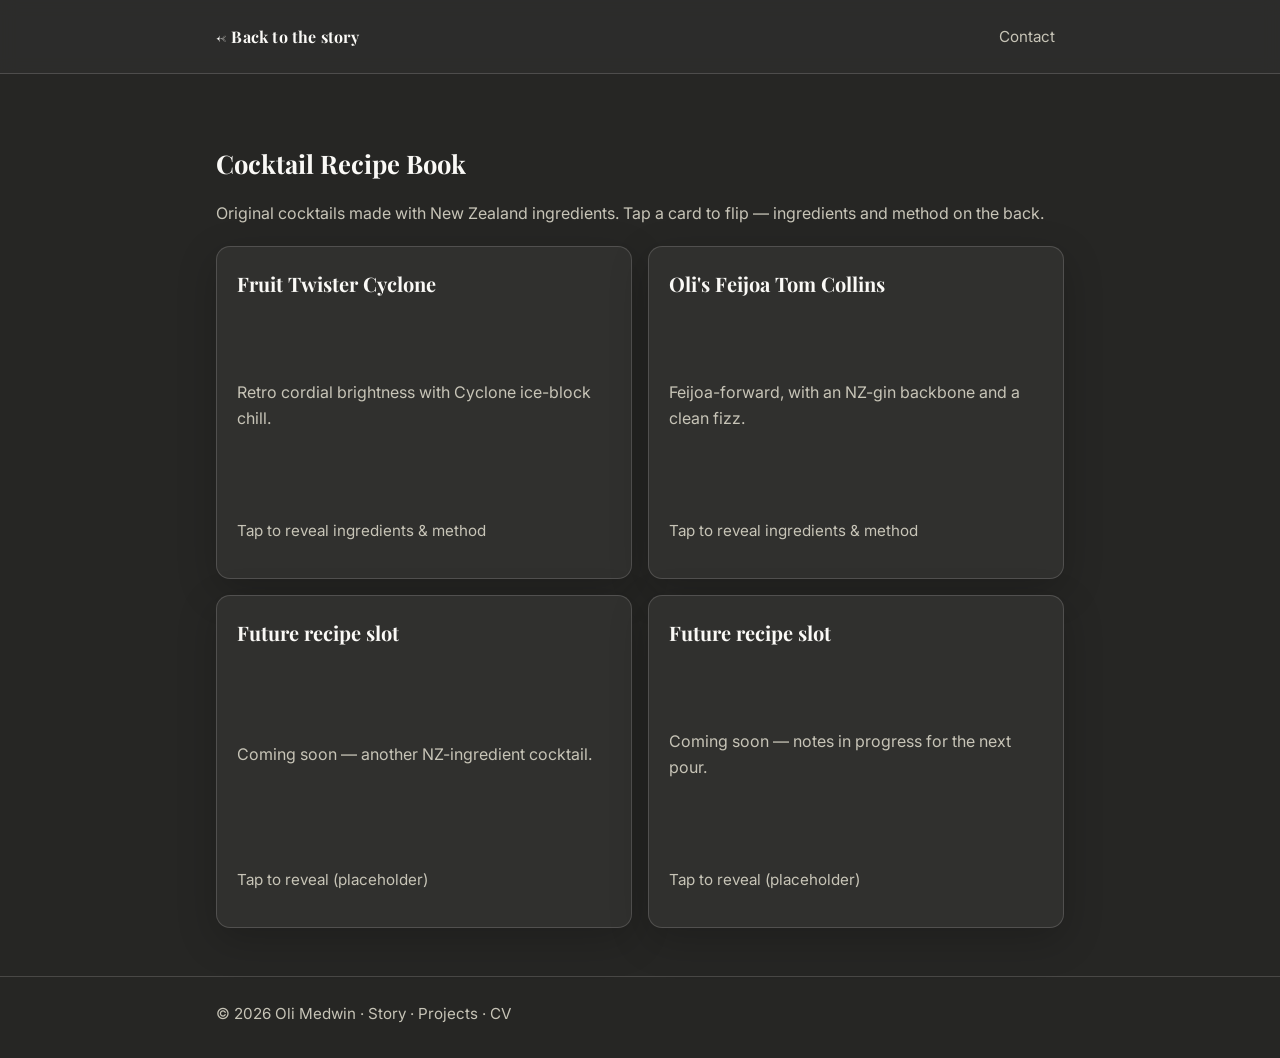
==== medwin.nz/cocktails.html @ 6edd40fc "first commit" ====
<!doctype html>
<html lang="en">
  <head>
    <meta charset="utf-8" />
    <meta name="viewport" content="width=device-width, initial-scale=1" />
    <meta
      name="description"
      content="Oli Medwin cocktail recipe book — original drinks made with New Zealand ingredients."
    />

    <link rel="preconnect" href="https://fonts.googleapis.com" />
    <link rel="preconnect" href="https://fonts.gstatic.com" crossorigin />
    <link
      href="https://fonts.googleapis.com/css2?family=Playfair+Display:wght@500;600;700&family=Inter:wght@300;400;500;600&display=swap"
      rel="stylesheet"
    />

    <link rel="stylesheet" href="style.css" />
    <title>Oli Medwin | Cocktails</title>
  </head>
  <body>
    <header class="site-header site-header--minimal">
      <div class="container header-inner header-inner--minimal">
        <a class="brand" href="index.html">← Back to the story</a>
        <a class="header-quiet" href="contact.html">Contact</a>
      </div>
    </header>

    <main class="site-main">
      <div class="container">
        <section class="section" aria-labelledby="cocktails-title">
          <h1 class="section-title" id="cocktails-title">Cocktail Recipe Book</h1>
          <p class="lead">
            Original cocktails made with New Zealand ingredients. Tap a card to flip — ingredients
            and method on the back.
          </p>

          <div class="flip-grid flip-grid--cocktails">
            <div
              class="flip-card"
              role="button"
              tabindex="0"
              data-flipped="false"
              aria-expanded="false"
              aria-label="Flip recipe: Fruit Twister Cyclone"
            >
              <div class="flip-card-inner">
                <div class="flip-card-front">
                  <div class="flip-card-front-inner">
                    <h3>Fruit Twister Cyclone</h3>
                    <p class="recipe-note">Retro cordial brightness with Cyclone ice-block chill.</p>
                    <p class="recipe-meta">Tap to reveal ingredients &amp; method</p>
                  </div>
                </div>
                <div class="flip-card-back">
                  <div class="recipe-sections">
                    <div>
                      <h4>Ingredients</h4>
                      <ul class="recipe-ingredients">
                        <li>Retro cordial</li>
                        <li>Cyclone ice block (ice-cold)</li>
                        <li>NZ citrus garnish (optional)</li>
                      </ul>
                    </div>
                    <div>
                      <h4>Method</h4>
                      <ol class="recipe-method">
                        <li>Fill a glass halfway with ice (or use the Cyclone ice block).</li>
                        <li>Pour in retro cordial to taste.</li>
                        <li>Top with a splash of citrus juice if you like it sharper.</li>
                        <li>Stir gently and serve immediately.</li>
                      </ol>
                    </div>
                  </div>
                </div>
              </div>
            </div>

            <div
              class="flip-card"
              role="button"
              tabindex="0"
              data-flipped="false"
              aria-expanded="false"
              aria-label="Flip recipe: Oli's Feijoa Tom Collins"
            >
              <div class="flip-card-inner">
                <div class="flip-card-front">
                  <div class="flip-card-front-inner">
                    <h3>Oli's Feijoa Tom Collins</h3>
                    <p class="recipe-note">Feijoa-forward, with an NZ-gin backbone and a clean fizz.</p>
                    <p class="recipe-meta">Tap to reveal ingredients &amp; method</p>
                  </div>
                </div>
                <div class="flip-card-back">
                  <div class="recipe-sections">
                    <div>
                      <h4>Ingredients</h4>
                      <ul class="recipe-ingredients">
                        <li>Feijoa (fresh puree or cordial)</li>
                        <li>NZ gin (Tom Collins style)</li>
                        <li>Lemon juice</li>
                        <li>Sugar syrup (to balance)</li>
                        <li>Sparkling soda or tonic</li>
                      </ul>
                    </div>
                    <div>
                      <h4>Method</h4>
                      <ol class="recipe-method">
                        <li>Shake gin, feijoa, lemon, and syrup with ice.</li>
                        <li>Strain into a tall glass over fresh ice.</li>
                        <li>Top with soda and stir once.</li>
                        <li>Garnish with a citrus twist (optional).</li>
                      </ol>
                    </div>
                  </div>
                </div>
              </div>
            </div>

            <div
              class="flip-card"
              role="button"
              tabindex="0"
              data-flipped="false"
              aria-expanded="false"
              aria-label="Flip recipe: Coming soon"
            >
              <div class="flip-card-inner">
                <div class="flip-card-front">
                  <div class="flip-card-front-inner">
                    <h3>Future recipe slot</h3>
                    <p class="recipe-note">Coming soon — another NZ-ingredient cocktail.</p>
                    <p class="recipe-meta">Tap to reveal (placeholder)</p>
                  </div>
                </div>
                <div class="flip-card-back">
                  <div class="recipe-sections">
                    <div>
                      <h4>Ingredients</h4>
                      <ul class="recipe-ingredients">
                        <li>Coming soon</li>
                      </ul>
                    </div>
                    <div>
                      <h4>Method</h4>
                      <ol class="recipe-method">
                        <li>Coming soon</li>
                        <li>Coming soon</li>
                      </ol>
                    </div>
                  </div>
                </div>
              </div>
            </div>

            <div
              class="flip-card"
              role="button"
              tabindex="0"
              data-flipped="false"
              aria-expanded="false"
              aria-label="Flip recipe: Coming soon"
            >
              <div class="flip-card-inner">
                <div class="flip-card-front">
                  <div class="flip-card-front-inner">
                    <h3>Future recipe slot</h3>
                    <p class="recipe-note">Coming soon — notes in progress for the next pour.</p>
                    <p class="recipe-meta">Tap to reveal (placeholder)</p>
                  </div>
                </div>
                <div class="flip-card-back">
                  <div class="recipe-sections">
                    <div>
                      <h4>Ingredients</h4>
                      <ul class="recipe-ingredients">
                        <li>Coming soon</li>
                      </ul>
                    </div>
                    <div>
                      <h4>Method</h4>
                      <ol class="recipe-method">
                        <li>Coming soon</li>
                        <li>Coming soon</li>
                      </ol>
                    </div>
                  </div>
                </div>
              </div>
            </div>
          </div>
        </section>
      </div>
    </main>

    <footer class="site-footer">
      <div class="container">
        <p class="footer-text footer-links">
          © <span class="js-year"></span> Oli Medwin ·
          <a href="index.html">Story</a>
          ·
          <a href="projects.html">Projects</a>
          ·
          <a href="cv.html">CV</a>
        </p>
      </div>
    </footer>

    <script defer src="script.js"></script>
  </body>
</html>
---- medwin.nz/style.css ----
:root {
  --color-bg: #262624;
  --color-surface: #30302e;
  --color-text: #faf9f6;
  --color-muted: #c7c4b7;
  --color-accent: #e28884;
  --color-border: rgba(250, 249, 246, 0.16);
  --color-shadow: rgba(0, 0, 0, 0.35);

  --radius: 14px;
  --max-width: 880px;
  --container-pad: 1rem;

  --font-serif: "Playfair Display", Lora, Georgia, serif;
  --font-sans: Inter, "DM Sans", system-ui, -apple-system, Segoe UI, Roboto, Arial, sans-serif;
}

*,
*::before,
*::after {
  box-sizing: border-box;
}

html,
body {
  height: 100%;
}

body {
  margin: 0;
  background: var(--color-bg);
  color: var(--color-text);
  font-family: var(--font-sans);
  line-height: 1.65;
  -webkit-font-smoothing: antialiased;
  -moz-osx-font-smoothing: grayscale;
}

.page-home {
  overflow-x: hidden;
}

html {
  scroll-behavior: smooth;
  scroll-padding-top: 4.5rem;
}

@media (prefers-reduced-motion: reduce) {
  html {
    scroll-behavior: auto;
  }
}

.skip-link {
  position: absolute;
  left: -9999px;
  top: 0.75rem;
  z-index: 100;
  padding: 0.5rem 1rem;
  background: var(--color-surface);
  color: var(--color-text);
  border: 1px solid var(--color-border);
  border-radius: var(--radius);
  text-decoration: none;
}

.skip-link:focus {
  left: 0.75rem;
}

img {
  max-width: 100%;
  height: auto;
}

.container {
  width: 100%;
  max-width: var(--max-width);
  margin: 0 auto;
  padding: 0 var(--container-pad);
}

.site-header {
  padding: 1.1rem 0;
  border-bottom: 1px solid var(--color-border);
  background: rgba(48, 48, 46, 0.72);
  backdrop-filter: blur(8px);
}

.site-header--minimal {
  position: sticky;
  top: 0;
  z-index: 20;
}

.header-inner {
  display: flex;
  align-items: center;
  justify-content: space-between;
  gap: 1rem;
}

.header-inner--minimal {
  flex-wrap: wrap;
}

.header-quiet {
  font-size: 0.95rem;
  color: var(--color-muted);
  text-decoration: none;
  padding: 0.35rem 0.5rem;
  border-radius: 999px;
  border: 1px solid transparent;
  transition: color 140ms ease, border-color 140ms ease, background-color 140ms ease;
}

.header-quiet:hover {
  color: var(--color-text);
  border-color: var(--color-border);
  background: rgba(250, 249, 246, 0.06);
}

.brand {
  color: var(--color-text);
  text-decoration: none;
  font-family: var(--font-serif);
  font-weight: 700;
  letter-spacing: 0.2px;
}

nav {
  display: flex;
  align-items: center;
  gap: 0.25rem;
  flex-wrap: wrap;
  justify-content: center;
}

.nav-link {
  display: inline-flex;
  align-items: center;
  padding: 0.45rem 0.75rem;
  border-radius: 999px;
  text-decoration: none;
  color: var(--color-muted);
  border: 1px solid transparent;
  transition: transform 140ms ease, background-color 140ms ease, border-color 140ms ease, color 140ms ease;
}

.nav-link:hover {
  transform: translateY(-1px);
  color: var(--color-text);
  border-color: rgba(250, 249, 246, 0.22);
  background: rgba(250, 249, 246, 0.06);
}

.nav-link.active {
  color: var(--color-text);
  border-color: rgba(226, 136, 132, 0.42);
  background: rgba(226, 136, 132, 0.14);
}

.site-main {
  padding: 2.2rem 0 3rem;
}

.section {
  margin-top: 2rem;
}

.hero {
  padding-top: 0.5rem;
}

.hero h1 {
  margin: 0;
  font-family: var(--font-serif);
  font-size: clamp(2.2rem, 5vw, 3.4rem);
  line-height: 1.15;
}

.hero .tagline {
  margin: 1rem 0 0.3rem;
  font-size: 1.05rem;
  color: var(--color-text);
}

.hero .bio {
  margin-top: 1rem;
  color: var(--color-muted);
}

.lead {
  color: var(--color-muted);
}

.cta-links {
  display: flex;
  flex-wrap: wrap;
  gap: 0.75rem;
  margin-top: 1.4rem;
}

.cta-links a {
  display: inline-flex;
  align-items: center;
  gap: 0.5rem;
  padding: 0.55rem 0.9rem;
  border-radius: var(--radius);
  text-decoration: none;
  border: 1px solid var(--color-border);
  background: rgba(250, 249, 246, 0.06);
  color: var(--color-text);
  transition: transform 140ms ease, border-color 140ms ease, background-color 140ms ease;
}

.cta-links a:hover {
  transform: translateY(-1px);
  border-color: rgba(226, 136, 132, 0.75);
  background: rgba(250, 249, 246, 0.10);
}

.section-title {
  font-family: var(--font-serif);
  font-size: 1.6rem;
  margin: 0 0 0.8rem;
}

.card {
  background: var(--color-surface);
  border: 1px solid var(--color-border);
  border-radius: var(--radius);
  padding: 1.25rem;
}

/* Story home — full-viewport panels + themed layers */
.page-home .story-main {
  padding: 0;
}

.story-panel {
  position: relative;
  isolation: isolate;
  min-height: 100vh;
  min-height: 100dvh;
  min-height: 100svh;
  display: flex;
  align-items: center;
  justify-content: center;
  padding: clamp(5.25rem, 14vh, 7rem) var(--container-pad) clamp(3rem, 10vh, 5rem);
  overflow: hidden;
}

.story-panel-bg {
  position: absolute;
  inset: 0;
  z-index: 0;
  pointer-events: none;
  overflow: hidden;
}

.story-panel-inner {
  position: relative;
  z-index: 1;
  width: 100%;
}

.story-content {
  max-width: 38rem;
}

.story-kicker {
  margin: 0 0 0.5rem;
  font-size: 0.8rem;
  letter-spacing: 0.14em;
  text-transform: uppercase;
  color: var(--color-muted);
}

.story-title {
  margin: 0;
  font-family: var(--font-serif);
  font-size: clamp(2.1rem, 5vw, 3.2rem);
  line-height: 1.12;
}

.story-lede {
  margin: 1.25rem 0 0;
  font-size: 1.12rem;
  color: var(--color-muted);
}

.story-body {
  margin: 1rem 0 0;
  color: var(--color-muted);
}

.story-eyebrow {
  margin: 0 0 0.35rem;
  font-family: ui-monospace, "Cascadia Code", "Consolas", monospace;
  font-size: 0.85rem;
  color: var(--color-accent);
  letter-spacing: 0.06em;
}

.story-heading {
  margin: 0;
  font-family: var(--font-serif);
  font-size: clamp(1.55rem, 3.5vw, 2rem);
}

.story-heading--small {
  font-size: 1.45rem;
}

.story-hint {
  margin: 0.5rem 0 0;
  font-family: ui-monospace, "Cascadia Code", "Consolas", monospace;
  font-size: 0.82rem;
  letter-spacing: 0.04em;
  opacity: 0.92;
}

.story-cta {
  margin-top: 1.75rem;
}

.story-scroll-hint {
  margin: 2.5rem 0 0;
  font-size: 0.72rem;
  letter-spacing: 0.35em;
  text-transform: uppercase;
  color: var(--color-muted);
  opacity: 0.65;
}

/* --- Panel themes --- */
.story-panel--intro {
  background: radial-gradient(ellipse 120% 80% at 50% 20%, #3a3834 0%, #262624 55%, #1e1e1c 100%);
}

.story-panel--intro .story-panel-bg {
  background:
    radial-gradient(circle at 18% 35%, rgba(226, 136, 132, 0.18) 0%, transparent 42%),
    radial-gradient(circle at 88% 72%, rgba(250, 249, 246, 0.06) 0%, transparent 38%);
  animation: story-glow-drift 14s ease-in-out infinite alternate;
}

.story-panel--bar {
  background: linear-gradient(165deg, #2f2a28 0%, #262624 45%, #2a2220 100%);
}

.story-panel--bar .story-panel-bg {
  background:
    radial-gradient(ellipse 90% 70% at 70% 100%, rgba(226, 136, 132, 0.22) 0%, transparent 55%),
    radial-gradient(circle at 12% 20%, rgba(226, 136, 132, 0.12) 0%, transparent 35%);
  animation: story-warm-pulse 10s ease-in-out infinite;
}

.story-panel--bar .story-hint {
  color: rgba(241, 180, 170, 0.95);
}

.story-panel--lab {
  background: linear-gradient(180deg, #1f2422 0%, #262624 50%, #222826 100%);
}

.story-panel--lab .story-panel-bg {
  background-color: transparent;
  background-image:
    linear-gradient(rgba(250, 249, 246, 0.04) 1px, transparent 1px),
    linear-gradient(90deg, rgba(250, 249, 246, 0.04) 1px, transparent 1px);
  background-size: 48px 48px;
  animation: story-grid-drift 22s linear infinite;
  opacity: 0.55;
  mask-image: radial-gradient(ellipse 85% 75% at 50% 50%, black 20%, transparent 75%);
  -webkit-mask-image: radial-gradient(ellipse 85% 75% at 50% 50%, black 20%, transparent 75%);
}

.story-panel--lab .story-panel-bg::after {
  content: "";
  position: absolute;
  inset: 0;
  background: radial-gradient(circle at 80% 30%, rgba(120, 180, 160, 0.12) 0%, transparent 40%);
  animation: story-glow-drift 16s ease-in-out infinite alternate-reverse;
}

.story-panel--lab .story-hint {
  color: rgba(160, 200, 185, 0.9);
}

.story-panel--study {
  background: linear-gradient(185deg, #2c2b28 0%, #262624 40%, #303028 100%);
}

.story-panel--study .story-panel-bg {
  background:
    repeating-linear-gradient(
      0deg,
      transparent,
      transparent 2px,
      rgba(250, 249, 246, 0.03) 2px,
      rgba(250, 249, 246, 0.03) 3px
    );
  opacity: 0.4;
}

.story-panel--study .story-panel-bg::before {
  content: "";
  position: absolute;
  inset: 0;
  background: radial-gradient(circle at 0% 50%, rgba(226, 136, 132, 0.08) 0%, transparent 50%);
}

.story-panel--study .story-hint {
  color: rgba(226, 136, 132, 0.8);
}

.story-panel--outro {
  background: radial-gradient(ellipse 100% 120% at 50% 100%, #343230 0%, #262624 55%, #222120 100%);
}

.story-panel--outro .story-panel-bg {
  background: radial-gradient(circle at 50% 0%, rgba(250, 249, 246, 0.07) 0%, transparent 45%);
  animation: story-glow-drift 18s ease-in-out infinite;
}

@keyframes story-glow-drift {
  0% {
    transform: translate(-2%, -1%) scale(1);
    opacity: 1;
  }
  100% {
    transform: translate(2%, 2%) scale(1.05);
    opacity: 0.92;
  }
}

@keyframes story-warm-pulse {
  0%,
  100% {
    filter: brightness(1);
    transform: scale(1);
  }
  50% {
    filter: brightness(1.08);
    transform: scale(1.02);
  }
}

@keyframes story-grid-drift {
  0% {
    background-position: 0 0;
  }
  100% {
    background-position: 48px 48px;
  }
}

.story-scroll-hint::after {
  content: "";
  display: block;
  width: 1px;
  height: 2rem;
  margin: 0.75rem auto 0;
  background: linear-gradient(to bottom, var(--color-accent), transparent);
  animation: story-scroll-line 2.2s ease-in-out infinite;
}

@keyframes story-scroll-line {
  0%,
  100% {
    opacity: 0.35;
    transform: scaleY(0.85);
  }
  50% {
    opacity: 0.9;
    transform: scaleY(1);
  }
}

/* Panel entrance + staggered content (html.js = animations on; no class = no hidden state) */
.reveal {
  opacity: 1;
  transform: none;
  filter: none;
  transition: none;
}

html.js .reveal:not(.is-visible) {
  opacity: 0;
  transform: translateY(28px) scale(0.985);
  filter: blur(6px);
  transition:
    opacity 850ms cubic-bezier(0.22, 1, 0.36, 1),
    transform 850ms cubic-bezier(0.22, 1, 0.36, 1),
    filter 850ms cubic-bezier(0.22, 1, 0.36, 1);
  transition-delay: var(--reveal-delay, 0ms);
}

html.js .reveal.is-visible {
  opacity: 1;
  transform: translateY(0) scale(1);
  filter: blur(0);
}

.reveal-stagger-1 {
  --reveal-delay: 60ms;
}

.reveal-stagger-2 {
  --reveal-delay: 120ms;
}

.story-panel .story-content > * {
  opacity: 1;
  transform: none;
  transition: none;
}

html.js .story-panel.reveal:not(.is-visible) .story-content > * {
  opacity: 0;
  transform: translateY(22px);
  transition:
    opacity 0.75s cubic-bezier(0.22, 1, 0.36, 1),
    transform 0.75s cubic-bezier(0.22, 1, 0.36, 1);
}

html.js .story-panel.is-visible .story-content > * {
  opacity: 1;
  transform: translateY(0);
}

html.js .story-panel.is-visible .story-content > *:nth-child(1) {
  transition-delay: 0.12s;
}
html.js .story-panel.is-visible .story-content > *:nth-child(2) {
  transition-delay: 0.22s;
}
html.js .story-panel.is-visible .story-content > *:nth-child(3) {
  transition-delay: 0.32s;
}
html.js .story-panel.is-visible .story-content > *:nth-child(4) {
  transition-delay: 0.42s;
}
html.js .story-panel.is-visible .story-content > *:nth-child(5) {
  transition-delay: 0.52s;
}
html.js .story-panel.is-visible .story-content > *:nth-child(6) {
  transition-delay: 0.62s;
}
html.js .story-panel.is-visible .story-content > *:nth-child(7) {
  transition-delay: 0.72s;
}
html.js .story-panel.is-visible .story-content > *:nth-child(8) {
  transition-delay: 0.82s;
}
html.js .story-panel.is-visible .story-content > *:nth-child(9) {
  transition-delay: 0.92s;
}
html.js .story-panel.is-visible .story-content > *:nth-child(10) {
  transition-delay: 1.02s;
}

html.js .story-panel.is-visible .btn {
  animation: story-btn-pop 0.55s cubic-bezier(0.34, 1.56, 0.64, 1) 0.85s both;
}

@keyframes story-btn-pop {
  0% {
    transform: translateY(10px) scale(0.94);
  }
  100% {
    transform: translateY(0) scale(1);
  }
}

@media (prefers-reduced-motion: reduce) {
  html.js .reveal:not(.is-visible),
  html.js .reveal.is-visible {
    opacity: 1 !important;
    transform: none !important;
    filter: none !important;
    transition: none !important;
  }

  .story-panel .story-content > *,
  html.js .story-panel.reveal:not(.is-visible) .story-content > * {
    opacity: 1 !important;
    transform: none !important;
    transition: none !important;
  }

  .story-panel--intro .story-panel-bg,
  .story-panel--bar .story-panel-bg,
  .story-panel--lab .story-panel-bg,
  .story-panel--outro .story-panel-bg {
    animation: none !important;
  }

  .story-panel--lab .story-panel-bg::after {
    animation: none !important;
  }

  .story-scroll-hint::after {
    animation: none !important;
  }

  html.js .story-panel.is-visible .btn {
    animation: none !important;
  }
}

.site-footer--story .footer-text a,
.footer-links a {
  color: var(--color-muted);
  text-decoration: none;
  border-bottom: 1px solid transparent;
  transition: color 140ms ease, border-color 140ms ease;
}

.site-footer--story .footer-text a:hover,
.footer-links a:hover {
  color: var(--color-text);
  border-bottom-color: rgba(226, 136, 132, 0.55);
}

/* Projects */
.project-grid {
  display: grid;
  grid-template-columns: 1fr;
  gap: 1rem;
}

@media (min-width: 720px) {
  .project-grid {
    grid-template-columns: repeat(2, 1fr);
  }
}

.project-card {
  background: var(--color-surface);
  border: 1px solid var(--color-border);
  border-radius: var(--radius);
  padding: 1.25rem;
  transition: transform 160ms ease, box-shadow 160ms ease, border-color 160ms ease;
}

.project-card:hover {
  transform: translateY(-3px);
  border-color: rgba(250, 249, 246, 0.24);
  box-shadow: 0 18px 44px var(--color-shadow);
}

.project-card h3 {
  font-family: var(--font-serif);
  margin: 0;
  font-size: 1.25rem;
  letter-spacing: 0.2px;
}

.project-card p {
  margin: 0.65rem 0 0;
  color: var(--color-muted);
}

.tag-row {
  display: flex;
  flex-wrap: wrap;
  gap: 0.45rem;
  margin-top: 1rem;
}

.tag {
  font-size: 0.9rem;
  padding: 0.25rem 0.6rem;
  border-radius: 999px;
  border: 1px solid var(--color-border);
  color: var(--color-muted);
  background: rgba(250, 249, 246, 0.06);
}

/* Buttons/links */
.btn {
  display: inline-flex;
  align-items: center;
  justify-content: center;
  gap: 0.5rem;
  padding: 0.65rem 1rem;
  border-radius: var(--radius);
  border: 1px solid var(--color-border);
  background: rgba(250, 249, 246, 0.08);
  color: var(--color-text);
  text-decoration: none;
  transition: transform 140ms ease, border-color 140ms ease, background-color 140ms ease;
}

.btn:hover {
  transform: translateY(-1px);
  border-color: rgba(226, 136, 132, 0.75);
  background: rgba(250, 249, 246, 0.12);
}

.btn-accent {
  border-color: rgba(226, 136, 132, 0.45);
  background: rgba(226, 136, 132, 0.14);
}

.link-list {
  list-style: none;
  padding: 0;
  margin: 0.5rem 0 0;
  display: grid;
  gap: 0.75rem;
}

@media (min-width: 720px) {
  .link-list {
    grid-template-columns: repeat(2, 1fr);
  }
}

/* Cocktails (flip cards) — block inner + explicit box so cards always paint */
.flip-grid {
  display: grid;
  grid-template-columns: 1fr;
  gap: 1rem;
}

.flip-grid--cocktails {
  margin-top: 1.25rem;
}

@media (min-width: 720px) {
  .flip-grid {
    grid-template-columns: repeat(2, 1fr);
  }
}

.flip-card {
  display: block;
  width: 100%;
  border: 0;
  padding: 0;
  margin: 0;
  background: transparent;
  cursor: pointer;
  text-align: left;
  font: inherit;
  color: inherit;
  perspective: 1000px;
  -webkit-tap-highlight-color: transparent;
}

.flip-card:focus-visible {
  outline: 2px solid var(--color-accent);
  outline-offset: 4px;
  border-radius: var(--radius);
}

.flip-card-inner {
  display: block;
  position: relative;
  width: 100%;
  min-height: 260px;
  aspect-ratio: 5 / 4;
  max-height: 340px;
  transform-style: preserve-3d;
  transition: transform 520ms cubic-bezier(0.2, 0.8, 0.2, 1);
}

.flip-card[data-flipped="true"] .flip-card-inner {
  transform: rotateY(180deg);
}

.flip-card-front,
.flip-card-back {
  position: absolute;
  inset: 0;
  backface-visibility: hidden;
  -webkit-backface-visibility: hidden;
  border-radius: var(--radius);
  border: 1px solid var(--color-border);
  background: var(--color-surface);
  padding: 1.25rem;
  display: flex;
  flex-direction: column;
  box-shadow: 0 12px 40px rgba(0, 0, 0, 0.2);
}

.flip-card-front {
  justify-content: space-between;
  transform: rotateY(0deg);
}

.flip-card-front-inner {
  display: flex;
  flex-direction: column;
  height: 100%;
  justify-content: space-between;
}

.flip-card-front h3 {
  margin: 0;
  font-family: var(--font-serif);
  font-size: 1.25rem;
}

.flip-card-back {
  transform: rotateY(180deg);
  overflow-x: hidden;
  overflow-y: auto;
  -webkit-overflow-scrolling: touch;
  scrollbar-width: none;
  -ms-overflow-style: none;
}

.flip-card-back::-webkit-scrollbar {
  display: none;
  width: 0;
  height: 0;
}

.flip-card-back h3 {
  margin: 0 0 0.4rem;
  font-family: var(--font-serif);
  font-size: 1.2rem;
}

.recipe-note {
  color: var(--color-muted);
  margin: 0.55rem 0 0;
}

.recipe-meta {
  margin-top: 1rem;
  color: var(--color-muted);
  font-size: 0.95rem;
}

.recipe-sections {
  margin-top: 0.1rem;
  display: grid;
  gap: 0.85rem;
}

.recipe-sections h4 {
  margin: 0;
  font-size: 0.95rem;
  font-weight: 700;
  color: var(--color-text);
  letter-spacing: 0.1px;
}

.recipe-ingredients {
  margin: 0;
  padding-left: 1.1rem;
  color: var(--color-muted);
}

.recipe-method {
  margin: 0;
  padding-left: 1.1rem;
  color: var(--color-muted);
}

/* Add a calm hover lift without triggering flip */
.flip-card:hover .flip-card-front,
.flip-card:hover .flip-card-back {
  border-color: rgba(250, 249, 246, 0.24);
}

/* Projects modal (fullscreen-ish details) */
button.project-card.project-expand {
  cursor: pointer;
  width: 100%;
  text-align: left;
  appearance: none;
  -webkit-appearance: none;
  font-family: var(--font-sans);
}

button.project-card.project-expand:focus-visible {
  outline: 2px solid rgba(226, 136, 132, 0.9);
  outline-offset: 4px;
}

.modal-overlay {
  position: fixed;
  inset: 0;
  background: rgba(0, 0, 0, 0.55);
  display: flex;
  align-items: center;
  justify-content: center;
  padding: 1rem;
  z-index: 50;
  opacity: 0;
  pointer-events: none;
  transition: opacity 160ms ease;
}

.modal-overlay.is-open {
  opacity: 1;
  pointer-events: auto;
}

.project-modal {
  width: calc(100vw - 2rem);
  height: calc(100vh - 2rem);
  max-width: 980px;
  max-height: 900px;
  background: var(--color-surface);
  border: 1px solid var(--color-border);
  border-radius: 18px;
  overflow: auto;
  box-shadow: 0 30px 90px var(--color-shadow);
}

.project-modal-inner {
  padding: 1.25rem;
}

.project-modal-head {
  display: flex;
  align-items: flex-start;
  justify-content: space-between;
  gap: 1rem;
  padding-bottom: 0.9rem;
  border-bottom: 1px solid var(--color-border);
  margin-bottom: 1rem;
}

.project-modal-head h2 {
  font-family: var(--font-serif);
  margin: 0;
  font-size: 1.6rem;
}

.project-modal-body {
  color: var(--color-muted);
}

.project-modal-body h4 {
  color: var(--color-text);
  margin: 1rem 0 0.5rem;
}

.project-modal-body ul,
.project-modal-body ol {
  padding-left: 1.1rem;
  margin: 0.25rem 0 0.9rem;
}

/* Contact */
.contact-grid {
  display: grid;
  gap: 1rem;
}

/* CV */
.cv-paper {
  background: var(--color-surface);
  border: 1px solid var(--color-border);
  border-radius: var(--radius);
  padding: 1.5rem;
}

.cv-header {
  display: flex;
  flex-direction: column;
  gap: 0.2rem;
}

.cv-title {
  margin: 0;
  font-family: var(--font-serif);
  font-size: 2rem;
}

.cv-subtitle {
  margin: 0;
  color: var(--color-muted);
}

.cv-section {
  margin-top: 1.2rem;
}

.cv-section h2 {
  font-family: var(--font-serif);
  font-size: 1.25rem;
  margin: 0 0 0.6rem;
}

.cv-list {
  margin: 0;
  padding-left: 1.1rem;
  color: var(--color-muted);
}

.cv-row {
  display: grid;
  gap: 0.35rem;
  margin-bottom: 0.85rem;
}

.cv-item-title {
  font-weight: 600;
  color: var(--color-text);
}

.cv-item-subtitle {
  color: var(--color-muted);
}

/* Footer */
.site-footer {
  padding: 1.5rem 0 2rem;
  border-top: 1px solid var(--color-border);
  color: var(--color-muted);
}

.footer-text {
  margin: 0;
  font-size: 0.95rem;
}

/* Print-friendly CV */
@media print {
  .skip-link {
    display: none !important;
  }

  body {
    background: white;
    color: #111;
  }

  .site-header,
  .site-footer,
  .btn {
    display: none !important;
  }

  .site-main {
    padding: 0;
  }

  .cv-paper {
    border: none;
    border-radius: 0;
    padding: 0;
    background: transparent;
  }

  .cv-section h2,
  .cv-title {
    color: #111;
  }

  a {
    color: #111;
    text-decoration: none;
  }
}
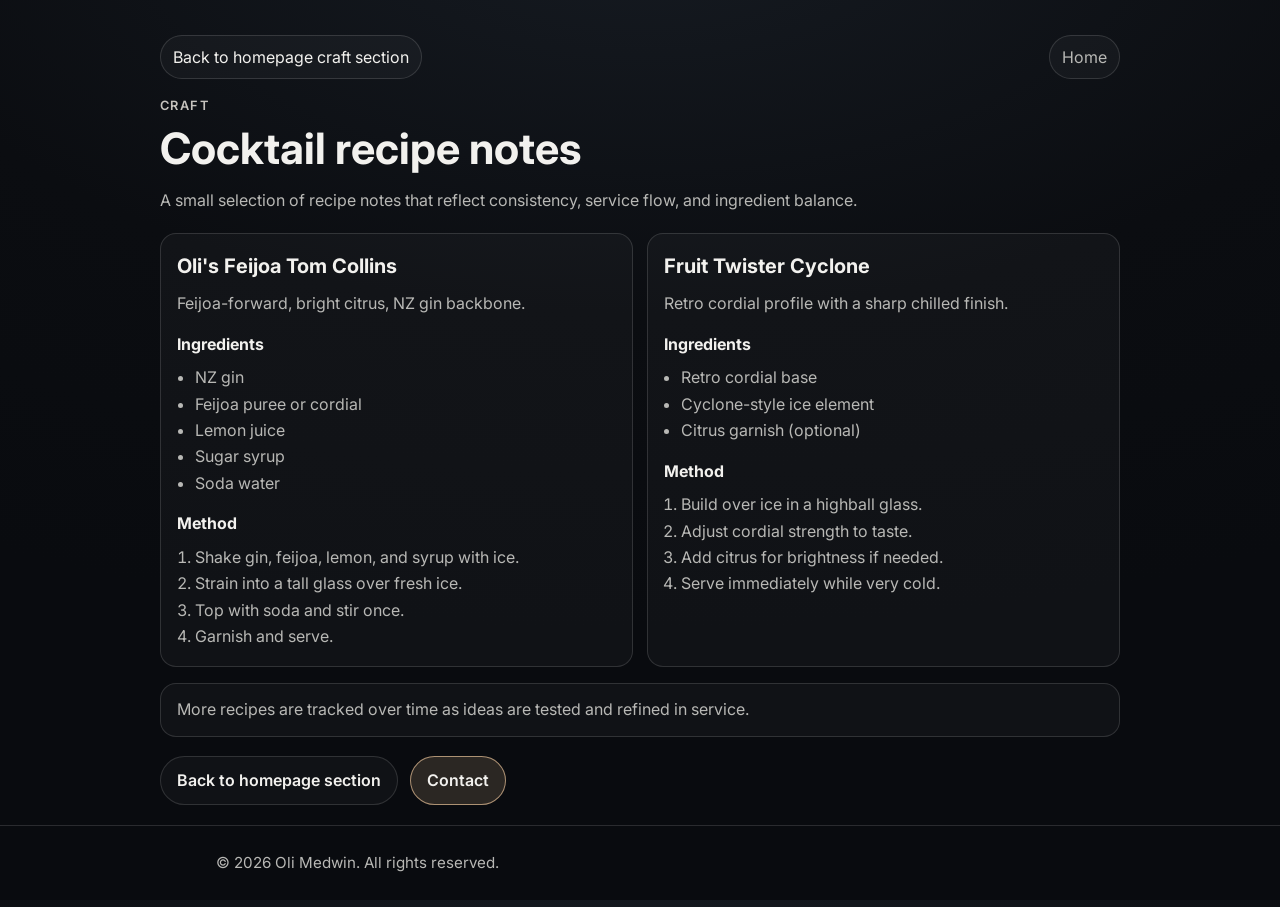
==== commit f0555cab: "Key updates and redesigns. Not fully finished yet, but a good start to my portfolio site" ====
--- a/medwin.nz/cocktails.html
+++ b/medwin.nz/cocktails.html
@@ -5,205 +5,84 @@
     <meta name="viewport" content="width=device-width, initial-scale=1" />
     <meta
       name="description"
-      content="Oli Medwin cocktail recipe book — original drinks made with New Zealand ingredients."
+      content="Oli Medwin cocktail notes — selected recipes and service-focused drink design."
     />
 
     <link rel="preconnect" href="https://fonts.googleapis.com" />
     <link rel="preconnect" href="https://fonts.gstatic.com" crossorigin />
-    <link
-      href="https://fonts.googleapis.com/css2?family=Playfair+Display:wght@500;600;700&family=Inter:wght@300;400;500;600&display=swap"
-      rel="stylesheet"
-    />
+    <link href="https://fonts.googleapis.com/css2?family=Inter:wght@400;500;600;700;800&display=swap" rel="stylesheet" />
 
     <link rel="stylesheet" href="style.css" />
     <title>Oli Medwin | Cocktails</title>
   </head>
-  <body>
-    <header class="site-header site-header--minimal">
-      <div class="container header-inner header-inner--minimal">
-        <a class="brand" href="index.html">← Back to the story</a>
-        <a class="header-quiet" href="contact.html">Contact</a>
-      </div>
-    </header>
+  <body class="detail-page">
+    <main class="detail-main">
+      <section class="detail-shell" aria-labelledby="cocktails-title">
+        <div class="detail-top">
+          <a class="back-link" href="index.html#bartender">Back to homepage craft section</a>
+          <a class="back-link back-link-subtle" href="index.html">Home</a>
+        </div>
 
-    <main class="site-main">
-      <div class="container">
-        <section class="section" aria-labelledby="cocktails-title">
-          <h1 class="section-title" id="cocktails-title">Cocktail Recipe Book</h1>
-          <p class="lead">
-            Original cocktails made with New Zealand ingredients. Tap a card to flip — ingredients
-            and method on the back.
-          </p>
+        <p class="detail-kicker">Craft</p>
+        <h1 class="detail-title" id="cocktails-title">Cocktail recipe notes</h1>
+        <p class="detail-lead">
+          A small selection of recipe notes that reflect consistency, service flow, and ingredient balance.
+        </p>
 
-          <div class="flip-grid flip-grid--cocktails">
-            <div
-              class="flip-card"
-              role="button"
-              tabindex="0"
-              data-flipped="false"
-              aria-expanded="false"
-              aria-label="Flip recipe: Fruit Twister Cyclone"
-            >
-              <div class="flip-card-inner">
-                <div class="flip-card-front">
-                  <div class="flip-card-front-inner">
-                    <h3>Fruit Twister Cyclone</h3>
-                    <p class="recipe-note">Retro cordial brightness with Cyclone ice-block chill.</p>
-                    <p class="recipe-meta">Tap to reveal ingredients &amp; method</p>
-                  </div>
-                </div>
-                <div class="flip-card-back">
-                  <div class="recipe-sections">
-                    <div>
-                      <h4>Ingredients</h4>
-                      <ul class="recipe-ingredients">
-                        <li>Retro cordial</li>
-                        <li>Cyclone ice block (ice-cold)</li>
-                        <li>NZ citrus garnish (optional)</li>
-                      </ul>
-                    </div>
-                    <div>
-                      <h4>Method</h4>
-                      <ol class="recipe-method">
-                        <li>Fill a glass halfway with ice (or use the Cyclone ice block).</li>
-                        <li>Pour in retro cordial to taste.</li>
-                        <li>Top with a splash of citrus juice if you like it sharper.</li>
-                        <li>Stir gently and serve immediately.</li>
-                      </ol>
-                    </div>
-                  </div>
-                </div>
-              </div>
-            </div>
+        <div class="recipe-grid detail-recipe-grid" aria-label="Cocktail recipes">
+          <article class="recipe-card detail-recipe-card">
+            <h3>Oli's Feijoa Tom Collins</h3>
+            <p class="recipe-note">Feijoa-forward, bright citrus, NZ gin backbone.</p>
+            <h4>Ingredients</h4>
+            <ul class="recipe-ingredients">
+              <li>NZ gin</li>
+              <li>Feijoa puree or cordial</li>
+              <li>Lemon juice</li>
+              <li>Sugar syrup</li>
+              <li>Soda water</li>
+            </ul>
+            <h4>Method</h4>
+            <ol class="recipe-method">
+              <li>Shake gin, feijoa, lemon, and syrup with ice.</li>
+              <li>Strain into a tall glass over fresh ice.</li>
+              <li>Top with soda and stir once.</li>
+              <li>Garnish and serve.</li>
+            </ol>
+          </article>
 
-            <div
-              class="flip-card"
-              role="button"
-              tabindex="0"
-              data-flipped="false"
-              aria-expanded="false"
-              aria-label="Flip recipe: Oli's Feijoa Tom Collins"
-            >
-              <div class="flip-card-inner">
-                <div class="flip-card-front">
-                  <div class="flip-card-front-inner">
-                    <h3>Oli's Feijoa Tom Collins</h3>
-                    <p class="recipe-note">Feijoa-forward, with an NZ-gin backbone and a clean fizz.</p>
-                    <p class="recipe-meta">Tap to reveal ingredients &amp; method</p>
-                  </div>
-                </div>
-                <div class="flip-card-back">
-                  <div class="recipe-sections">
-                    <div>
-                      <h4>Ingredients</h4>
-                      <ul class="recipe-ingredients">
-                        <li>Feijoa (fresh puree or cordial)</li>
-                        <li>NZ gin (Tom Collins style)</li>
-                        <li>Lemon juice</li>
-                        <li>Sugar syrup (to balance)</li>
-                        <li>Sparkling soda or tonic</li>
-                      </ul>
-                    </div>
-                    <div>
-                      <h4>Method</h4>
-                      <ol class="recipe-method">
-                        <li>Shake gin, feijoa, lemon, and syrup with ice.</li>
-                        <li>Strain into a tall glass over fresh ice.</li>
-                        <li>Top with soda and stir once.</li>
-                        <li>Garnish with a citrus twist (optional).</li>
-                      </ol>
-                    </div>
-                  </div>
-                </div>
-              </div>
-            </div>
+          <article class="recipe-card detail-recipe-card">
+            <h3>Fruit Twister Cyclone</h3>
+            <p class="recipe-note">Retro cordial profile with a sharp chilled finish.</p>
+            <h4>Ingredients</h4>
+            <ul class="recipe-ingredients">
+              <li>Retro cordial base</li>
+              <li>Cyclone-style ice element</li>
+              <li>Citrus garnish (optional)</li>
+            </ul>
+            <h4>Method</h4>
+            <ol class="recipe-method">
+              <li>Build over ice in a highball glass.</li>
+              <li>Adjust cordial strength to taste.</li>
+              <li>Add citrus for brightness if needed.</li>
+              <li>Serve immediately while very cold.</li>
+            </ol>
+          </article>
+        </div>
 
-            <div
-              class="flip-card"
-              role="button"
-              tabindex="0"
-              data-flipped="false"
-              aria-expanded="false"
-              aria-label="Flip recipe: Coming soon"
-            >
-              <div class="flip-card-inner">
-                <div class="flip-card-front">
-                  <div class="flip-card-front-inner">
-                    <h3>Future recipe slot</h3>
-                    <p class="recipe-note">Coming soon — another NZ-ingredient cocktail.</p>
-                    <p class="recipe-meta">Tap to reveal (placeholder)</p>
-                  </div>
-                </div>
-                <div class="flip-card-back">
-                  <div class="recipe-sections">
-                    <div>
-                      <h4>Ingredients</h4>
-                      <ul class="recipe-ingredients">
-                        <li>Coming soon</li>
-                      </ul>
-                    </div>
-                    <div>
-                      <h4>Method</h4>
-                      <ol class="recipe-method">
-                        <li>Coming soon</li>
-                        <li>Coming soon</li>
-                      </ol>
-                    </div>
-                  </div>
-                </div>
-              </div>
-            </div>
+        <p class="detail-note">
+          More recipes are tracked over time as ideas are tested and refined in service.
+        </p>
 
-            <div
-              class="flip-card"
-              role="button"
-              tabindex="0"
-              data-flipped="false"
-              aria-expanded="false"
-              aria-label="Flip recipe: Coming soon"
-            >
-              <div class="flip-card-inner">
-                <div class="flip-card-front">
-                  <div class="flip-card-front-inner">
-                    <h3>Future recipe slot</h3>
-                    <p class="recipe-note">Coming soon — notes in progress for the next pour.</p>
-                    <p class="recipe-meta">Tap to reveal (placeholder)</p>
-                  </div>
-                </div>
-                <div class="flip-card-back">
-                  <div class="recipe-sections">
-                    <div>
-                      <h4>Ingredients</h4>
-                      <ul class="recipe-ingredients">
-                        <li>Coming soon</li>
-                      </ul>
-                    </div>
-                    <div>
-                      <h4>Method</h4>
-                      <ol class="recipe-method">
-                        <li>Coming soon</li>
-                        <li>Coming soon</li>
-                      </ol>
-                    </div>
-                  </div>
-                </div>
-              </div>
-            </div>
-          </div>
-        </section>
-      </div>
+        <div class="page-actions">
+          <a class="btn" href="index.html#bartender">Back to homepage section</a>
+          <a class="btn btn-accent" href="index.html#contact">Contact</a>
+        </div>
+      </section>
     </main>
 
-    <footer class="site-footer">
+    <footer class="site-footer detail-footer">
       <div class="container">
-        <p class="footer-text footer-links">
-          © <span class="js-year"></span> Oli Medwin ·
-          <a href="index.html">Story</a>
-          ·
-          <a href="projects.html">Projects</a>
-          ·
-          <a href="cv.html">CV</a>
-        </p>
+        <p class="footer-text">© <span class="js-year"></span> Oli Medwin. All rights reserved.</p>
       </div>
     </footer>
 
--- a/medwin.nz/style.css
+++ b/medwin.nz/style.css
@@ -36,38 +36,6 @@
   -moz-osx-font-smoothing: grayscale;
 }
 
-.page-home {
-  overflow-x: hidden;
-}
-
-html {
-  scroll-behavior: smooth;
-  scroll-padding-top: 4.5rem;
-}
-
-@media (prefers-reduced-motion: reduce) {
-  html {
-    scroll-behavior: auto;
-  }
-}
-
-.skip-link {
-  position: absolute;
-  left: -9999px;
-  top: 0.75rem;
-  z-index: 100;
-  padding: 0.5rem 1rem;
-  background: var(--color-surface);
-  color: var(--color-text);
-  border: 1px solid var(--color-border);
-  border-radius: var(--radius);
-  text-decoration: none;
-}
-
-.skip-link:focus {
-  left: 0.75rem;
-}
-
 img {
   max-width: 100%;
   height: auto;
@@ -87,37 +55,11 @@
   backdrop-filter: blur(8px);
 }
 
-.site-header--minimal {
-  position: sticky;
-  top: 0;
-  z-index: 20;
-}
-
 .header-inner {
   display: flex;
   align-items: center;
   justify-content: space-between;
   gap: 1rem;
-}
-
-.header-inner--minimal {
-  flex-wrap: wrap;
-}
-
-.header-quiet {
-  font-size: 0.95rem;
-  color: var(--color-muted);
-  text-decoration: none;
-  padding: 0.35rem 0.5rem;
-  border-radius: 999px;
-  border: 1px solid transparent;
-  transition: color 140ms ease, border-color 140ms ease, background-color 140ms ease;
-}
-
-.header-quiet:hover {
-  color: var(--color-text);
-  border-color: var(--color-border);
-  background: rgba(250, 249, 246, 0.06);
 }
 
 .brand {
@@ -231,398 +173,6 @@
   border: 1px solid var(--color-border);
   border-radius: var(--radius);
   padding: 1.25rem;
-}
-
-/* Story home — full-viewport panels + themed layers */
-.page-home .story-main {
-  padding: 0;
-}
-
-.story-panel {
-  position: relative;
-  isolation: isolate;
-  min-height: 100vh;
-  min-height: 100dvh;
-  min-height: 100svh;
-  display: flex;
-  align-items: center;
-  justify-content: center;
-  padding: clamp(5.25rem, 14vh, 7rem) var(--container-pad) clamp(3rem, 10vh, 5rem);
-  overflow: hidden;
-}
-
-.story-panel-bg {
-  position: absolute;
-  inset: 0;
-  z-index: 0;
-  pointer-events: none;
-  overflow: hidden;
-}
-
-.story-panel-inner {
-  position: relative;
-  z-index: 1;
-  width: 100%;
-}
-
-.story-content {
-  max-width: 38rem;
-}
-
-.story-kicker {
-  margin: 0 0 0.5rem;
-  font-size: 0.8rem;
-  letter-spacing: 0.14em;
-  text-transform: uppercase;
-  color: var(--color-muted);
-}
-
-.story-title {
-  margin: 0;
-  font-family: var(--font-serif);
-  font-size: clamp(2.1rem, 5vw, 3.2rem);
-  line-height: 1.12;
-}
-
-.story-lede {
-  margin: 1.25rem 0 0;
-  font-size: 1.12rem;
-  color: var(--color-muted);
-}
-
-.story-body {
-  margin: 1rem 0 0;
-  color: var(--color-muted);
-}
-
-.story-eyebrow {
-  margin: 0 0 0.35rem;
-  font-family: ui-monospace, "Cascadia Code", "Consolas", monospace;
-  font-size: 0.85rem;
-  color: var(--color-accent);
-  letter-spacing: 0.06em;
-}
-
-.story-heading {
-  margin: 0;
-  font-family: var(--font-serif);
-  font-size: clamp(1.55rem, 3.5vw, 2rem);
-}
-
-.story-heading--small {
-  font-size: 1.45rem;
-}
-
-.story-hint {
-  margin: 0.5rem 0 0;
-  font-family: ui-monospace, "Cascadia Code", "Consolas", monospace;
-  font-size: 0.82rem;
-  letter-spacing: 0.04em;
-  opacity: 0.92;
-}
-
-.story-cta {
-  margin-top: 1.75rem;
-}
-
-.story-scroll-hint {
-  margin: 2.5rem 0 0;
-  font-size: 0.72rem;
-  letter-spacing: 0.35em;
-  text-transform: uppercase;
-  color: var(--color-muted);
-  opacity: 0.65;
-}
-
-/* --- Panel themes --- */
-.story-panel--intro {
-  background: radial-gradient(ellipse 120% 80% at 50% 20%, #3a3834 0%, #262624 55%, #1e1e1c 100%);
-}
-
-.story-panel--intro .story-panel-bg {
-  background:
-    radial-gradient(circle at 18% 35%, rgba(226, 136, 132, 0.18) 0%, transparent 42%),
-    radial-gradient(circle at 88% 72%, rgba(250, 249, 246, 0.06) 0%, transparent 38%);
-  animation: story-glow-drift 14s ease-in-out infinite alternate;
-}
-
-.story-panel--bar {
-  background: linear-gradient(165deg, #2f2a28 0%, #262624 45%, #2a2220 100%);
-}
-
-.story-panel--bar .story-panel-bg {
-  background:
-    radial-gradient(ellipse 90% 70% at 70% 100%, rgba(226, 136, 132, 0.22) 0%, transparent 55%),
-    radial-gradient(circle at 12% 20%, rgba(226, 136, 132, 0.12) 0%, transparent 35%);
-  animation: story-warm-pulse 10s ease-in-out infinite;
-}
-
-.story-panel--bar .story-hint {
-  color: rgba(241, 180, 170, 0.95);
-}
-
-.story-panel--lab {
-  background: linear-gradient(180deg, #1f2422 0%, #262624 50%, #222826 100%);
-}
-
-.story-panel--lab .story-panel-bg {
-  background-color: transparent;
-  background-image:
-    linear-gradient(rgba(250, 249, 246, 0.04) 1px, transparent 1px),
-    linear-gradient(90deg, rgba(250, 249, 246, 0.04) 1px, transparent 1px);
-  background-size: 48px 48px;
-  animation: story-grid-drift 22s linear infinite;
-  opacity: 0.55;
-  mask-image: radial-gradient(ellipse 85% 75% at 50% 50%, black 20%, transparent 75%);
-  -webkit-mask-image: radial-gradient(ellipse 85% 75% at 50% 50%, black 20%, transparent 75%);
-}
-
-.story-panel--lab .story-panel-bg::after {
-  content: "";
-  position: absolute;
-  inset: 0;
-  background: radial-gradient(circle at 80% 30%, rgba(120, 180, 160, 0.12) 0%, transparent 40%);
-  animation: story-glow-drift 16s ease-in-out infinite alternate-reverse;
-}
-
-.story-panel--lab .story-hint {
-  color: rgba(160, 200, 185, 0.9);
-}
-
-.story-panel--study {
-  background: linear-gradient(185deg, #2c2b28 0%, #262624 40%, #303028 100%);
-}
-
-.story-panel--study .story-panel-bg {
-  background:
-    repeating-linear-gradient(
-      0deg,
-      transparent,
-      transparent 2px,
-      rgba(250, 249, 246, 0.03) 2px,
-      rgba(250, 249, 246, 0.03) 3px
-    );
-  opacity: 0.4;
-}
-
-.story-panel--study .story-panel-bg::before {
-  content: "";
-  position: absolute;
-  inset: 0;
-  background: radial-gradient(circle at 0% 50%, rgba(226, 136, 132, 0.08) 0%, transparent 50%);
-}
-
-.story-panel--study .story-hint {
-  color: rgba(226, 136, 132, 0.8);
-}
-
-.story-panel--outro {
-  background: radial-gradient(ellipse 100% 120% at 50% 100%, #343230 0%, #262624 55%, #222120 100%);
-}
-
-.story-panel--outro .story-panel-bg {
-  background: radial-gradient(circle at 50% 0%, rgba(250, 249, 246, 0.07) 0%, transparent 45%);
-  animation: story-glow-drift 18s ease-in-out infinite;
-}
-
-@keyframes story-glow-drift {
-  0% {
-    transform: translate(-2%, -1%) scale(1);
-    opacity: 1;
-  }
-  100% {
-    transform: translate(2%, 2%) scale(1.05);
-    opacity: 0.92;
-  }
-}
-
-@keyframes story-warm-pulse {
-  0%,
-  100% {
-    filter: brightness(1);
-    transform: scale(1);
-  }
-  50% {
-    filter: brightness(1.08);
-    transform: scale(1.02);
-  }
-}
-
-@keyframes story-grid-drift {
-  0% {
-    background-position: 0 0;
-  }
-  100% {
-    background-position: 48px 48px;
-  }
-}
-
-.story-scroll-hint::after {
-  content: "";
-  display: block;
-  width: 1px;
-  height: 2rem;
-  margin: 0.75rem auto 0;
-  background: linear-gradient(to bottom, var(--color-accent), transparent);
-  animation: story-scroll-line 2.2s ease-in-out infinite;
-}
-
-@keyframes story-scroll-line {
-  0%,
-  100% {
-    opacity: 0.35;
-    transform: scaleY(0.85);
-  }
-  50% {
-    opacity: 0.9;
-    transform: scaleY(1);
-  }
-}
-
-/* Panel entrance + staggered content (html.js = animations on; no class = no hidden state) */
-.reveal {
-  opacity: 1;
-  transform: none;
-  filter: none;
-  transition: none;
-}
-
-html.js .reveal:not(.is-visible) {
-  opacity: 0;
-  transform: translateY(28px) scale(0.985);
-  filter: blur(6px);
-  transition:
-    opacity 850ms cubic-bezier(0.22, 1, 0.36, 1),
-    transform 850ms cubic-bezier(0.22, 1, 0.36, 1),
-    filter 850ms cubic-bezier(0.22, 1, 0.36, 1);
-  transition-delay: var(--reveal-delay, 0ms);
-}
-
-html.js .reveal.is-visible {
-  opacity: 1;
-  transform: translateY(0) scale(1);
-  filter: blur(0);
-}
-
-.reveal-stagger-1 {
-  --reveal-delay: 60ms;
-}
-
-.reveal-stagger-2 {
-  --reveal-delay: 120ms;
-}
-
-.story-panel .story-content > * {
-  opacity: 1;
-  transform: none;
-  transition: none;
-}
-
-html.js .story-panel.reveal:not(.is-visible) .story-content > * {
-  opacity: 0;
-  transform: translateY(22px);
-  transition:
-    opacity 0.75s cubic-bezier(0.22, 1, 0.36, 1),
-    transform 0.75s cubic-bezier(0.22, 1, 0.36, 1);
-}
-
-html.js .story-panel.is-visible .story-content > * {
-  opacity: 1;
-  transform: translateY(0);
-}
-
-html.js .story-panel.is-visible .story-content > *:nth-child(1) {
-  transition-delay: 0.12s;
-}
-html.js .story-panel.is-visible .story-content > *:nth-child(2) {
-  transition-delay: 0.22s;
-}
-html.js .story-panel.is-visible .story-content > *:nth-child(3) {
-  transition-delay: 0.32s;
-}
-html.js .story-panel.is-visible .story-content > *:nth-child(4) {
-  transition-delay: 0.42s;
-}
-html.js .story-panel.is-visible .story-content > *:nth-child(5) {
-  transition-delay: 0.52s;
-}
-html.js .story-panel.is-visible .story-content > *:nth-child(6) {
-  transition-delay: 0.62s;
-}
-html.js .story-panel.is-visible .story-content > *:nth-child(7) {
-  transition-delay: 0.72s;
-}
-html.js .story-panel.is-visible .story-content > *:nth-child(8) {
-  transition-delay: 0.82s;
-}
-html.js .story-panel.is-visible .story-content > *:nth-child(9) {
-  transition-delay: 0.92s;
-}
-html.js .story-panel.is-visible .story-content > *:nth-child(10) {
-  transition-delay: 1.02s;
-}
-
-html.js .story-panel.is-visible .btn {
-  animation: story-btn-pop 0.55s cubic-bezier(0.34, 1.56, 0.64, 1) 0.85s both;
-}
-
-@keyframes story-btn-pop {
-  0% {
-    transform: translateY(10px) scale(0.94);
-  }
-  100% {
-    transform: translateY(0) scale(1);
-  }
-}
-
-@media (prefers-reduced-motion: reduce) {
-  html.js .reveal:not(.is-visible),
-  html.js .reveal.is-visible {
-    opacity: 1 !important;
-    transform: none !important;
-    filter: none !important;
-    transition: none !important;
-  }
-
-  .story-panel .story-content > *,
-  html.js .story-panel.reveal:not(.is-visible) .story-content > * {
-    opacity: 1 !important;
-    transform: none !important;
-    transition: none !important;
-  }
-
-  .story-panel--intro .story-panel-bg,
-  .story-panel--bar .story-panel-bg,
-  .story-panel--lab .story-panel-bg,
-  .story-panel--outro .story-panel-bg {
-    animation: none !important;
-  }
-
-  .story-panel--lab .story-panel-bg::after {
-    animation: none !important;
-  }
-
-  .story-scroll-hint::after {
-    animation: none !important;
-  }
-
-  html.js .story-panel.is-visible .btn {
-    animation: none !important;
-  }
-}
-
-.site-footer--story .footer-text a,
-.footer-links a {
-  color: var(--color-muted);
-  text-decoration: none;
-  border-bottom: 1px solid transparent;
-  transition: color 140ms ease, border-color 140ms ease;
-}
-
-.site-footer--story .footer-text a:hover,
-.footer-links a:hover {
-  color: var(--color-text);
-  border-bottom-color: rgba(226, 136, 132, 0.55);
 }
 
 /* Projects */
@@ -720,17 +270,13 @@
   }
 }
 
-/* Cocktails (flip cards) — block inner + explicit box so cards always paint */
+/* Cocktails (flip cards) */
 .flip-grid {
   display: grid;
   grid-template-columns: 1fr;
   gap: 1rem;
 }
 
-.flip-grid--cocktails {
-  margin-top: 1.25rem;
-}
-
 @media (min-width: 720px) {
   .flip-grid {
     grid-template-columns: repeat(2, 1fr);
@@ -738,16 +284,12 @@
 }
 
 .flip-card {
-  display: block;
   width: 100%;
   border: 0;
   padding: 0;
-  margin: 0;
   background: transparent;
   cursor: pointer;
   text-align: left;
-  font: inherit;
-  color: inherit;
   perspective: 1000px;
   -webkit-tap-highlight-color: transparent;
 }
@@ -759,12 +301,9 @@
 }
 
 .flip-card-inner {
-  display: block;
   position: relative;
   width: 100%;
-  min-height: 260px;
-  aspect-ratio: 5 / 4;
-  max-height: 340px;
+  height: clamp(220px, 34vh, 320px);
   transform-style: preserve-3d;
   transition: transform 520ms cubic-bezier(0.2, 0.8, 0.2, 1);
 }
@@ -778,14 +317,12 @@
   position: absolute;
   inset: 0;
   backface-visibility: hidden;
-  -webkit-backface-visibility: hidden;
   border-radius: var(--radius);
   border: 1px solid var(--color-border);
   background: var(--color-surface);
   padding: 1.25rem;
   display: flex;
   flex-direction: column;
-  box-shadow: 0 12px 40px rgba(0, 0, 0, 0.2);
 }
 
 .flip-card-front {
@@ -793,32 +330,9 @@
   transform: rotateY(0deg);
 }
 
-.flip-card-front-inner {
-  display: flex;
-  flex-direction: column;
-  height: 100%;
-  justify-content: space-between;
-}
-
-.flip-card-front h3 {
-  margin: 0;
-  font-family: var(--font-serif);
-  font-size: 1.25rem;
-}
-
 .flip-card-back {
   transform: rotateY(180deg);
-  overflow-x: hidden;
-  overflow-y: auto;
-  -webkit-overflow-scrolling: touch;
-  scrollbar-width: none;
-  -ms-overflow-style: none;
-}
-
-.flip-card-back::-webkit-scrollbar {
-  display: none;
-  width: 0;
-  height: 0;
+  overflow: auto;
 }
 
 .flip-card-back h3 {
@@ -992,6 +506,12 @@
   margin: 0 0 0.6rem;
 }
 
+.cv-section h3 {
+  font-family: var(--font-serif);
+  font-size: 1.25rem;
+  margin: 0 0 0.6rem;
+}
+
 .cv-list {
   margin: 0;
   padding-left: 1.1rem;
@@ -1027,10 +547,6 @@
 
 /* Print-friendly CV */
 @media print {
-  .skip-link {
-    display: none !important;
-  }
-
   body {
     background: white;
     color: #111;
@@ -1064,3 +580,1113 @@
   }
 }
 
+/* One-page (scroll snap) layout */
+.is-onepage {
+  overflow: hidden;
+}
+
+.is-onepage .site-header {
+  position: fixed;
+  top: 0;
+  left: 0;
+  right: 0;
+  z-index: 40;
+}
+
+.is-onepage .site-main {
+  padding: 0;
+}
+
+.is-onepage .snap-scroll {
+  height: 100vh;
+  overflow-y: auto;
+  scroll-snap-type: y mandatory;
+  scroll-behavior: smooth;
+  scroll-padding-top: var(--header-h, 72px);
+}
+
+.is-onepage .snap-section {
+  min-height: 100vh;
+  scroll-snap-align: start;
+  scroll-snap-stop: always;
+  overflow-y: auto;
+  padding: calc(var(--header-h, 72px) + 2.2rem) 0 3rem;
+}
+
+/* Make anchor jumps land cleanly below fixed header */
+.is-onepage .snap-section {
+  scroll-margin-top: var(--header-h, 72px);
+}
+
+/* Expandable blocks (native details/summary) */
+.expand {
+  border: 1px solid var(--color-border);
+  border-radius: var(--radius);
+  background: rgba(250, 249, 246, 0.06);
+}
+
+.expand > summary {
+  cursor: pointer;
+  list-style: none;
+  padding: 0.75rem 1rem;
+  user-select: none;
+  color: var(--color-text);
+  font-weight: 600;
+}
+
+.expand > summary::-webkit-details-marker {
+  display: none;
+}
+
+.expand[open] > summary {
+  border-bottom: 1px solid var(--color-border);
+}
+
+.expand-body {
+  padding: 0 1rem 1rem;
+  color: var(--color-muted);
+}
+
+.expand:focus-within {
+  border-color: rgba(226, 136, 132, 0.75);
+}
+
+/* Story page redesign */
+.story-page {
+  --story-bg: #0b0d11;
+  --story-panel: rgba(19, 23, 28, 0.82);
+  --story-panel-soft: rgba(16, 20, 25, 0.74);
+  --story-text: #f2f1ee;
+  --story-muted: #b8b8b5;
+  --story-accent: #d2b08b;
+  --story-accent-soft: rgba(210, 176, 139, 0.17);
+  --story-cool: #9ba5aa;
+  --story-border: rgba(242, 241, 238, 0.14);
+  --story-shadow: rgba(0, 0, 0, 0.32);
+
+  margin: 0;
+  background: radial-gradient(110% 80% at 50% -10%, #161b22 0%, var(--story-bg) 56%, #090b0f 100%);
+  color: var(--story-text);
+  font-family: Inter, "Avenir Next", "Segoe UI", sans-serif;
+  overflow: hidden;
+}
+
+.story-page h1,
+.story-page h2,
+.story-page h3,
+.story-page h4,
+.story-page summary {
+  font-family: Inter, "Avenir Next", "Segoe UI", sans-serif;
+  letter-spacing: 0;
+  font-weight: 700;
+}
+
+.story-page p,
+.story-page li,
+.story-page a,
+.story-page button {
+  font-family: Inter, "Avenir Next", "Segoe UI", sans-serif;
+}
+
+.story-scroll {
+  height: 100vh;
+  overflow-y: auto;
+  scroll-snap-type: y mandatory;
+  scroll-behavior: smooth;
+  -webkit-overflow-scrolling: touch;
+}
+
+.story-main {
+  position: relative;
+}
+
+.chapter {
+  --chapter-glow: rgba(255, 255, 255, 0.08);
+
+  min-height: 100dvh;
+  scroll-snap-align: start;
+  scroll-snap-stop: always;
+  position: relative;
+  display: flex;
+  align-items: center;
+  justify-content: center;
+  padding: clamp(2.7rem, 6vh, 5rem) 1.25rem;
+  overflow: hidden;
+}
+
+.chapter::before {
+  content: "";
+  position: absolute;
+  inset: 0;
+  background: radial-gradient(75% 80% at 80% 18%, var(--chapter-glow), transparent 70%);
+  opacity: 0.68;
+  pointer-events: none;
+}
+
+.chapter-intro {
+  --chapter-glow: rgba(221, 221, 221, 0.08);
+  background: linear-gradient(150deg, #0b0e13 0%, #11161c 100%);
+}
+
+.chapter-overview {
+  --chapter-glow: rgba(210, 176, 139, 0.08);
+  background: linear-gradient(150deg, #0a0d12 0%, #12161b 100%);
+}
+
+.chapter-builder {
+  --chapter-glow: rgba(199, 169, 136, 0.06);
+  background: linear-gradient(150deg, #0a0d12 0%, #12161b 100%);
+}
+
+.chapter-bartender {
+  --chapter-glow: rgba(210, 176, 139, 0.09);
+  background: linear-gradient(150deg, #0c0d10 0%, #15171c 100%);
+}
+
+.chapter-credentials {
+  --chapter-glow: rgba(160, 160, 160, 0.08);
+  background: linear-gradient(150deg, #0a0c10 0%, #11141a 100%);
+}
+
+.chapter-contact {
+  --chapter-glow: rgba(210, 176, 139, 0.08);
+  background: linear-gradient(150deg, #090b0f 0%, #11151a 100%);
+}
+
+.chapter-inner {
+  width: min(900px, 100%);
+  position: relative;
+  z-index: 1;
+  border: 0;
+  border-radius: 0;
+  background: transparent;
+  box-shadow: none;
+  padding: 0;
+}
+
+.reveal {
+  opacity: 0;
+  transform: translateY(16px);
+  transition: opacity 520ms ease, transform 520ms cubic-bezier(0.22, 1, 0.36, 1);
+}
+
+.reveal.is-visible {
+  opacity: 1;
+  transform: none;
+}
+
+.chapter-kicker {
+  margin: 0 0 0.55rem;
+  color: #c6c3be;
+  font-weight: 600;
+  text-transform: uppercase;
+  letter-spacing: 0.11em;
+  font-size: 0.8rem;
+}
+
+.story-page h1,
+.story-page h2 {
+  margin: 0;
+  line-height: 1.1;
+  font-size: clamp(1.85rem, 4.2vw, 3rem);
+}
+
+.chapter-home h1 {
+  max-width: 18ch;
+}
+
+.home-subtitle {
+  color: #cdcbc7;
+  margin: 1rem 0 0;
+  max-width: 64ch;
+  font-size: clamp(1rem, 1.8vw, 1.14rem);
+}
+
+.home-meta {
+  margin: 0.9rem 0 0;
+  color: var(--story-muted);
+  font-size: 0.95rem;
+}
+
+.home-meta span + span::before {
+  content: " | ";
+  color: #8d8a84;
+}
+
+.chapter-lead {
+  color: var(--story-muted);
+  margin: 1rem 0 0;
+  max-width: 70ch;
+  font-size: clamp(1rem, 1.8vw, 1.2rem);
+}
+
+.chapter-cta {
+  margin-top: 1.15rem;
+  display: flex;
+  flex-wrap: wrap;
+  gap: 0.75rem;
+}
+
+.overview-grid {
+  margin-top: 1.2rem;
+  display: grid;
+  gap: 0.95rem;
+  grid-template-columns: repeat(3, minmax(0, 1fr));
+}
+
+.overview-card {
+  border: 1px solid var(--story-border);
+  border-radius: 16px;
+  background: rgba(255, 255, 255, 0.02);
+  padding: 1rem;
+}
+
+.overview-card h3 {
+  margin: 0;
+  font-size: 1.1rem;
+  font-weight: 700;
+}
+
+.overview-card p,
+.overview-card li {
+  color: var(--story-muted);
+}
+
+.overview-card p {
+  margin: 0.5rem 0 0;
+}
+
+.overview-card ul {
+  margin: 0.5rem 0 0;
+  padding-left: 1.1rem;
+}
+
+.story-note {
+  margin-top: 1rem;
+  max-width: 58ch;
+  color: var(--story-muted);
+}
+
+.story-note .cv-list {
+  margin: 0;
+}
+
+.story-page .btn {
+  border-radius: 999px;
+  border: 1px solid var(--story-border);
+  background: rgba(255, 255, 255, 0.03);
+  color: var(--story-text);
+  font-weight: 600;
+  min-height: 44px;
+  transition: transform 180ms ease, border-color 180ms ease, background-color 180ms ease;
+}
+
+.story-page .btn:hover {
+  transform: translateY(-1px);
+  border-color: rgba(210, 176, 139, 0.82);
+  background: rgba(255, 255, 255, 0.08);
+}
+
+.story-page .btn-accent {
+  border-color: rgba(210, 176, 139, 0.78);
+  background: var(--story-accent-soft);
+}
+
+.story-expand {
+  margin-top: 1.2rem;
+  border: 1px solid var(--story-border);
+  border-radius: 16px;
+  background: rgba(0, 0, 0, 0.18);
+}
+
+.story-expand > summary {
+  padding: 0.8rem 1rem;
+  cursor: pointer;
+  list-style: none;
+  font-size: 1.05rem;
+  color: var(--story-text);
+}
+
+.story-expand > summary::-webkit-details-marker {
+  display: none;
+}
+
+.story-expand[open] > summary {
+  border-bottom: 1px solid var(--story-border);
+}
+
+.story-expand .expand-body {
+  padding: 0.85rem 1rem 1rem;
+  color: var(--story-muted);
+}
+
+.story-expand .expand-body p {
+  margin: 0;
+}
+
+.compact-expand {
+  margin-top: 0.85rem;
+}
+
+.compact-expand > summary {
+  padding: 0.7rem 0.9rem;
+  font-size: 0.9rem;
+  font-weight: 600;
+}
+
+.compact-expand .expand-body {
+  padding: 0.75rem 0.9rem 0.9rem;
+}
+
+.compact-expand .expand-body ul {
+  margin: 0;
+  padding-left: 1.1rem;
+  color: var(--story-muted);
+}
+
+.scroll-cue {
+  display: none;
+}
+
+.scroll-cue-end {
+  display: none;
+}
+
+.story-rail {
+  display: none;
+}
+
+.story-rail::before {
+  content: "";
+  position: absolute;
+  left: 50%;
+  top: -0.8rem;
+  bottom: -0.8rem;
+  width: 1px;
+  transform: translateX(-50%);
+  background: rgba(255, 255, 255, 0.22);
+  pointer-events: none;
+}
+
+.rail-dot {
+  width: 13px;
+  height: 13px;
+  border: 1px solid rgba(255, 255, 255, 0.52);
+  border-radius: 999px;
+  background: rgba(255, 255, 255, 0.08);
+  cursor: pointer;
+  padding: 0;
+  transition: transform 160ms ease, background-color 160ms ease, border-color 160ms ease;
+}
+
+.rail-dot:hover {
+  transform: scale(1.15);
+}
+
+.rail-dot.is-active {
+  background: var(--story-accent);
+  border-color: var(--story-accent);
+  box-shadow: 0 0 0 6px rgba(241, 165, 99, 0.17);
+}
+
+.mobile-quick-nav {
+  display: none;
+}
+
+.mobile-quick-link {
+  text-decoration: none;
+}
+
+.story-project-grid {
+  margin-top: 1.2rem;
+  grid-template-columns: repeat(2, minmax(0, 1fr));
+  gap: 0.95rem;
+}
+
+.story-page .project-card {
+  border: 1px solid var(--story-border);
+  border-radius: 16px;
+  background: rgba(255, 255, 255, 0.02);
+  min-height: 100%;
+}
+
+.story-page .project-card:hover {
+  border-color: rgba(210, 176, 139, 0.68);
+  box-shadow: 0 10px 28px rgba(0, 0, 0, 0.26);
+}
+
+.story-page .project-card h3 {
+  color: var(--story-text);
+  font-size: 1.3rem;
+}
+
+.story-page .project-card p,
+.story-page .project-card li {
+  color: var(--story-muted);
+}
+
+.story-page .tag {
+  border-color: rgba(255, 255, 255, 0.24);
+  color: var(--story-text);
+  background: rgba(255, 255, 255, 0.04);
+}
+
+.recipe-grid {
+  display: grid;
+  gap: 0.85rem;
+  grid-template-columns: 1fr;
+  margin-top: 1.2rem;
+  max-width: 680px;
+}
+
+.recipe-card {
+  border: 1px solid var(--story-border);
+  border-radius: 16px;
+  padding: 1rem;
+  background: rgba(255, 255, 255, 0.02);
+}
+
+.recipe-card h3 {
+  margin: 0;
+  color: var(--story-text);
+  font-size: 1.25rem;
+}
+
+.recipe-card > p {
+  margin: 0.45rem 0 0;
+  color: var(--story-muted);
+}
+
+.recipe-card h4 {
+  margin: 0.9rem 0 0.45rem;
+  color: var(--story-text);
+}
+
+.recipe-open {
+  display: none;
+}
+
+.recipe-card[open] .recipe-open {
+  display: none;
+}
+
+.recipe-body {
+  padding: 0;
+  border: 0;
+}
+
+.recipe-body h4 {
+  margin: 0.2rem 0 0.45rem;
+  font-size: 1.02rem;
+  color: var(--story-text);
+}
+
+.recipe-ingredients,
+.recipe-method {
+  margin: 0;
+  padding-left: 1.1rem;
+  color: var(--story-muted);
+}
+
+.credentials-layout {
+  margin-top: 1.2rem;
+  display: grid;
+  grid-template-columns: repeat(2, minmax(0, 1fr));
+  gap: 0.9rem;
+}
+
+.credential-card {
+  border: 1px solid var(--story-border);
+  border-radius: 16px;
+  background: rgba(255, 255, 255, 0.02);
+  padding: 1rem;
+}
+
+.credential-card h3 {
+  margin: 0;
+  font-size: 1.25rem;
+}
+
+.credential-card p {
+  margin: 0.5rem 0 0;
+  color: var(--story-muted);
+}
+
+.credential-card .cv-list li {
+  margin-bottom: 0.28rem;
+}
+
+.credential-strong {
+  color: var(--story-text) !important;
+  font-weight: 700;
+}
+
+.contact-actions {
+  margin-top: 1.25rem;
+  display: flex;
+  flex-wrap: wrap;
+  gap: 0.75rem;
+}
+
+.story-page .site-footer.story-footer {
+  margin-top: 1.3rem;
+  padding: 1rem 0 0;
+  border-top-color: rgba(255, 255, 255, 0.14);
+}
+
+.story-page .footer-text {
+  color: var(--story-muted);
+}
+
+.story-page .modal-overlay {
+  background: rgba(0, 0, 0, 0.62);
+}
+
+.story-page .project-modal {
+  background: linear-gradient(150deg, #131820 0%, #161b22 100%);
+  border-color: rgba(255, 255, 255, 0.24);
+}
+
+.story-page .project-modal-body,
+.story-page .project-modal-body li,
+.story-page .project-modal-body p {
+  color: var(--story-muted);
+}
+
+.story-page .project-modal-head h2,
+.story-page .project-modal-body h4 {
+  color: var(--story-text);
+}
+
+@media (max-width: 1050px) {
+  .overview-grid,
+  .story-project-grid {
+    grid-template-columns: repeat(2, minmax(0, 1fr));
+  }
+
+  .recipe-grid {
+    max-width: none;
+  }
+}
+
+@media (max-width: 820px) {
+  .story-rail {
+    display: none;
+  }
+
+  .story-scroll {
+    scroll-snap-type: none;
+    scroll-padding-top: 0.4rem;
+    scroll-padding-bottom: 8.2rem;
+  }
+
+  .story-main {
+    display: block;
+    padding: 0.4rem 0.95rem 7.9rem;
+  }
+
+  .chapter {
+    min-height: auto;
+    border: 0;
+    border-radius: 0;
+    padding: 1.3rem 0;
+    scroll-snap-align: none;
+    scroll-snap-stop: normal;
+    box-shadow: none;
+  }
+
+  .chapter::before {
+    opacity: 0;
+    background: none;
+  }
+
+  .chapter + .chapter {
+    border-top: 1px solid rgba(255, 255, 255, 0.13);
+  }
+
+  .chapter-intro {
+    background: transparent;
+  }
+
+  .chapter-overview {
+    background: transparent;
+  }
+
+  .chapter-builder {
+    background: transparent;
+  }
+
+  .chapter-bartender {
+    background: transparent;
+  }
+
+  .chapter-contact {
+    background: transparent;
+  }
+
+  .chapter-inner {
+    border: 0;
+    border-radius: 0;
+    background: transparent;
+    padding: 0;
+    backdrop-filter: none;
+  }
+
+  .chapter-kicker {
+    font-size: 0.72rem;
+    letter-spacing: 0.13em;
+  }
+
+  .chapter h1,
+  .chapter h2 {
+    font-size: clamp(1.65rem, 8vw, 2.15rem);
+  }
+
+  .chapter-home h1 {
+    max-width: none;
+  }
+
+  .chapter-lead,
+  .home-subtitle {
+    margin-top: 0.78rem;
+    font-size: 0.98rem;
+    line-height: 1.55;
+    max-width: none;
+  }
+
+  .home-meta {
+    margin-top: 0.85rem;
+    display: block;
+    color: var(--story-muted);
+    font-size: 0.92rem;
+  }
+
+  .home-meta span + span::before {
+    content: "";
+  }
+
+  .home-meta span {
+    display: block;
+    width: auto;
+    margin-top: 0.25rem;
+    padding: 0;
+    border: 0;
+    background: transparent;
+    color: var(--story-muted);
+    font-size: 0.92rem;
+    letter-spacing: 0;
+  }
+
+  .chapter-cta {
+    margin-top: 1rem;
+    display: grid;
+    grid-template-columns: 1fr;
+    gap: 0.5rem;
+  }
+
+  .chapter-cta .btn {
+    width: 100%;
+    justify-content: center;
+    min-height: 46px;
+    padding-inline: 0.75rem;
+    font-size: 0.9rem;
+  }
+
+  .compact-expand {
+    margin-top: 0.75rem;
+    border-color: rgba(255, 255, 255, 0.16);
+    background: rgba(255, 255, 255, 0.02);
+  }
+
+  .compact-expand > summary {
+    padding: 0.62rem 0.78rem;
+    font-size: 0.8rem;
+    text-transform: uppercase;
+    letter-spacing: 0.08em;
+  }
+
+  .compact-expand .expand-body {
+    padding: 0.62rem 0.78rem 0.82rem;
+    font-size: 0.92rem;
+  }
+
+  .overview-grid,
+  .story-project-grid {
+    display: grid;
+    grid-template-columns: 1fr;
+    gap: 0.75rem;
+    margin-top: 0.9rem;
+    padding: 0;
+  }
+
+  .overview-grid > .overview-card,
+  .story-project-grid > .project-card {
+    min-width: auto;
+    scroll-snap-align: none;
+  }
+
+  .story-project-grid > .project-card {
+    text-align: left;
+  }
+
+  .recipe-grid,
+  .credentials-layout {
+    grid-template-columns: 1fr;
+  }
+
+  .story-note {
+    margin-top: 0.88rem;
+    border-left: 0;
+    padding-left: 0;
+    font-size: 0.94rem;
+  }
+
+  .contact-actions {
+    margin-top: 1rem;
+    display: grid;
+    grid-template-columns: 1fr;
+    gap: 0.55rem;
+  }
+
+  .story-page .site-footer.story-footer {
+    margin-top: 1rem;
+  }
+
+  .mobile-quick-nav {
+    position: fixed;
+    left: 50%;
+    transform: translateX(-50%);
+    width: min(94vw, 440px);
+    bottom: max(0.45rem, calc(0.25rem + env(safe-area-inset-bottom, 0px)));
+    z-index: 40;
+    display: grid;
+    grid-template-columns: repeat(4, minmax(0, 1fr));
+    gap: 0.28rem;
+    padding: 0.28rem;
+    border: 1px solid rgba(255, 255, 255, 0.16);
+    border-radius: 999px;
+    background: rgba(7, 10, 18, 0.82);
+    backdrop-filter: blur(12px);
+    box-shadow: 0 10px 20px rgba(0, 0, 0, 0.24);
+    pointer-events: auto;
+  }
+
+  .mobile-quick-link {
+    min-height: 44px;
+    border-radius: 999px;
+    border: 1px solid transparent;
+    background: rgba(255, 255, 255, 0.03);
+    color: rgba(233, 238, 252, 0.86);
+    font-size: 0.66rem;
+    font-weight: 700;
+    letter-spacing: 0.08em;
+    text-transform: uppercase;
+    display: inline-flex;
+    align-items: center;
+    justify-content: center;
+    transition: transform 0.22s ease, border-color 0.22s ease, background 0.22s ease, color 0.22s ease;
+    -webkit-tap-highlight-color: transparent;
+    touch-action: manipulation;
+  }
+
+  .mobile-quick-link.is-active,
+  .mobile-quick-link:active {
+    border-color: rgba(255, 255, 255, 0.46);
+    background: linear-gradient(135deg, rgba(118, 155, 255, 0.32), rgba(96, 120, 214, 0.38));
+    color: #f6f8ff;
+    transform: translateY(-1px);
+  }
+
+  .chapter:last-of-type {
+    padding-bottom: max(6.9rem, calc(6.2rem + env(safe-area-inset-bottom, 0px)));
+  }
+}
+
+@media (max-width: 560px) {
+  .story-main {
+    padding-inline: 0.78rem;
+  }
+
+  .chapter-cta,
+  .contact-actions {
+    grid-template-columns: 1fr;
+  }
+
+  .mobile-quick-link {
+    font-size: 0.63rem;
+    letter-spacing: 0.08em;
+  }
+}
+
+@media (prefers-reduced-motion: reduce) {
+  .story-scroll {
+    scroll-behavior: auto;
+  }
+
+  .reveal,
+  .rail-dot,
+  .mobile-quick-link,
+  .story-page .btn,
+  .story-page .project-card {
+    transition: none !important;
+    animation: none !important;
+  }
+}
+
+/* Standalone detail pages (projects/cocktails/contact/cv) */
+.detail-page {
+  --detail-bg: #0b0d11;
+  --detail-surface: rgba(255, 255, 255, 0.03);
+  --detail-border: rgba(242, 241, 238, 0.14);
+  --detail-text: #f2f1ee;
+  --detail-muted: #b8b8b5;
+  --detail-accent: #d2b08b;
+
+  margin: 0;
+  min-height: 100%;
+  background: radial-gradient(110% 80% at 50% -10%, #161b22 0%, var(--detail-bg) 56%, #090b0f 100%);
+  color: var(--detail-text);
+  font-family: Inter, "Avenir Next", "Segoe UI", sans-serif;
+}
+
+.detail-page h1,
+.detail-page h2,
+.detail-page h3,
+.detail-page h4,
+.detail-page p,
+.detail-page li,
+.detail-page a,
+.detail-page button {
+  font-family: Inter, "Avenir Next", "Segoe UI", sans-serif;
+}
+
+.detail-main {
+  padding: 2.2rem 1rem 1.25rem;
+}
+
+.detail-shell {
+  width: 100%;
+  max-width: 960px;
+  margin: 0 auto;
+}
+
+.detail-top {
+  display: flex;
+  justify-content: space-between;
+  align-items: center;
+  gap: 0.75rem;
+  margin-bottom: 1rem;
+}
+
+.back-link {
+  display: inline-flex;
+  align-items: center;
+  gap: 0.35rem;
+  color: var(--detail-text);
+  text-decoration: none;
+  border: 1px solid var(--detail-border);
+  border-radius: 999px;
+  padding: 0.42rem 0.74rem;
+  min-height: 44px;
+  background: rgba(255, 255, 255, 0.03);
+  transition: border-color 140ms ease, background-color 140ms ease, transform 140ms ease;
+}
+
+.back-link:hover {
+  border-color: rgba(210, 176, 139, 0.78);
+  background: rgba(255, 255, 255, 0.08);
+  transform: translateY(-1px);
+}
+
+.back-link-subtle {
+  color: var(--detail-muted);
+}
+
+.detail-kicker {
+  margin: 0;
+  color: #c6c3be;
+  font-size: 0.8rem;
+  letter-spacing: 0.11em;
+  text-transform: uppercase;
+  font-weight: 600;
+}
+
+.detail-title {
+  margin: 0.55rem 0 0;
+  font-size: clamp(1.8rem, 4vw, 2.7rem);
+  line-height: 1.1;
+  font-weight: 700;
+}
+
+.detail-lead {
+  margin: 0.9rem 0 0;
+  color: var(--detail-muted);
+  max-width: 70ch;
+}
+
+.detail-page .project-card,
+.detail-page .recipe-card,
+.detail-page .cv-paper,
+.detail-page .overview-card,
+.detail-note {
+  border: 1px solid var(--detail-border);
+  border-radius: 16px;
+  background: var(--detail-surface);
+}
+
+.detail-page .project-grid {
+  margin-top: 1.2rem;
+  grid-template-columns: repeat(2, minmax(0, 1fr));
+}
+
+.detail-page .project-card {
+  color: var(--detail-text);
+}
+
+.detail-page .project-card p,
+.detail-page .project-card li,
+.detail-page .project-card h4 {
+  color: var(--detail-muted);
+}
+
+.detail-page .project-card h3 {
+  color: var(--detail-text);
+}
+
+.detail-page .tag {
+  color: var(--detail-text);
+  border-color: var(--detail-border);
+  background: rgba(255, 255, 255, 0.04);
+}
+
+.detail-recipe-grid {
+  margin-top: 1.2rem;
+  grid-template-columns: repeat(2, minmax(0, 1fr));
+  max-width: none;
+}
+
+.detail-recipe-card {
+  padding: 1rem;
+}
+
+.detail-recipe-card h3,
+.detail-recipe-card h4 {
+  color: var(--detail-text);
+}
+
+.detail-recipe-card p,
+.detail-recipe-card li {
+  color: var(--detail-muted);
+}
+
+.detail-contact-grid {
+  margin-top: 1.2rem;
+  max-width: 420px;
+}
+
+.detail-note {
+  margin-top: 1rem;
+  color: var(--detail-muted);
+  padding: 0.8rem 1rem;
+}
+
+.page-actions {
+  margin-top: 1.2rem;
+  display: flex;
+  flex-wrap: wrap;
+  gap: 0.75rem;
+}
+
+.detail-page .btn {
+  border-radius: 999px;
+  border: 1px solid var(--detail-border);
+  background: rgba(255, 255, 255, 0.03);
+  color: var(--detail-text);
+  text-decoration: none;
+  font-weight: 600;
+  min-height: 44px;
+}
+
+.detail-page .btn:hover {
+  border-color: rgba(210, 176, 139, 0.82);
+  background: rgba(255, 255, 255, 0.08);
+}
+
+.detail-page .btn-accent {
+  border-color: rgba(210, 176, 139, 0.78);
+  background: rgba(210, 176, 139, 0.17);
+}
+
+.detail-page .cv-paper {
+  margin-top: 1rem;
+}
+
+.detail-page .cv-title,
+.detail-page .cv-section h2,
+.detail-page .cv-section h3 {
+  color: var(--detail-text);
+}
+
+.detail-page .cv-subtitle,
+.detail-page .cv-item-subtitle,
+.detail-page .cv-list,
+.detail-page .cv-row {
+  color: var(--detail-muted);
+}
+
+.detail-footer {
+  border-top-color: var(--detail-border);
+}
+
+.detail-footer .footer-text {
+  color: var(--detail-muted);
+}
+
+.detail-page .modal-overlay {
+  background: rgba(0, 0, 0, 0.62);
+}
+
+.detail-page .project-modal {
+  background: linear-gradient(150deg, #131820 0%, #161b22 100%);
+  border-color: rgba(255, 255, 255, 0.24);
+}
+
+.detail-page .project-modal-body,
+.detail-page .project-modal-body li,
+.detail-page .project-modal-body p {
+  color: var(--detail-muted);
+}
+
+.detail-page .project-modal-head h2,
+.detail-page .project-modal-body h4 {
+  color: var(--detail-text);
+}
+
+@media (max-width: 820px) {
+  .detail-main {
+    padding: 1.25rem 0.9rem 1rem;
+  }
+
+  .detail-top {
+    flex-direction: column;
+    align-items: flex-start;
+  }
+
+  .back-link {
+    width: 100%;
+    justify-content: center;
+  }
+
+  .detail-page .project-grid,
+  .detail-recipe-grid,
+  .detail-contact-grid {
+    grid-template-columns: 1fr;
+    max-width: none;
+  }
+
+  .page-actions {
+    flex-direction: column;
+    align-items: stretch;
+  }
+}
+
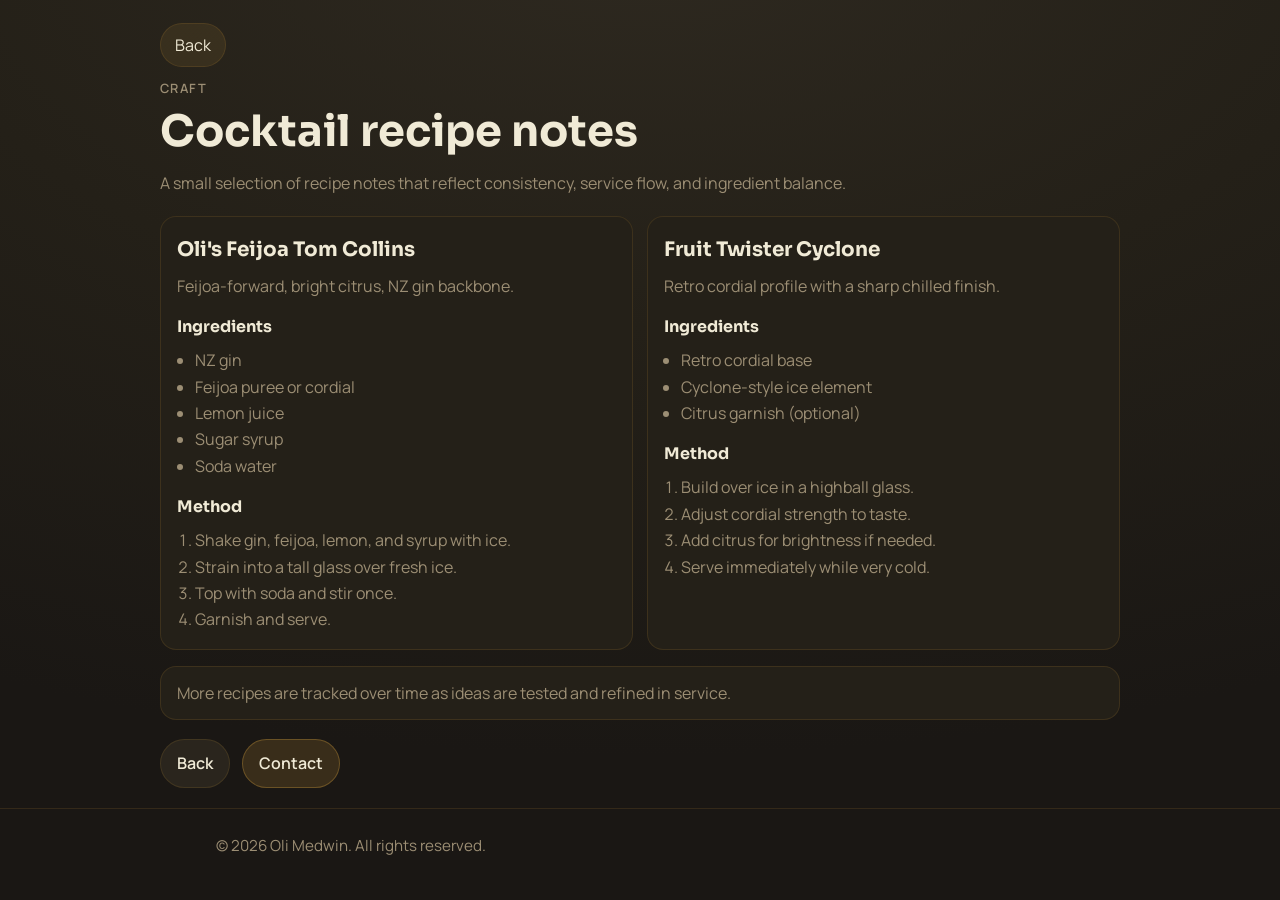
==== commit 0b94e2a2: "start of retheme" ====
--- a/medwin.nz/cocktails.html
+++ b/medwin.nz/cocktails.html
@@ -19,8 +19,7 @@
     <main class="detail-main">
       <section class="detail-shell" aria-labelledby="cocktails-title">
         <div class="detail-top">
-          <a class="back-link" href="index.html#bartender">Back to homepage craft section</a>
-          <a class="back-link back-link-subtle" href="index.html">Home</a>
+          <a class="back-link js-smart-back" href="index.html#bartender" data-fallback="index.html#bartender">Back</a>
         </div>
 
         <p class="detail-kicker">Craft</p>
@@ -74,7 +73,7 @@
         </p>
 
         <div class="page-actions">
-          <a class="btn" href="index.html#bartender">Back to homepage section</a>
+          <a class="btn js-smart-back" href="index.html#bartender" data-fallback="index.html#bartender">Back</a>
           <a class="btn btn-accent" href="index.html#contact">Contact</a>
         </div>
       </section>
--- a/medwin.nz/style.css
+++ b/medwin.nz/style.css
@@ -1,18 +1,23 @@
+@import url("https://fonts.googleapis.com/css2?family=Manrope:wght@400;500;600;700;800&family=Sora:wght@500;600;700;800&display=swap");
+
 :root {
-  --color-bg: #262624;
-  --color-surface: #30302e;
-  --color-text: #faf9f6;
-  --color-muted: #c7c4b7;
-  --color-accent: #e28884;
-  --color-border: rgba(250, 249, 246, 0.16);
-  --color-shadow: rgba(0, 0, 0, 0.35);
+  --color-bg: #1A1714;
+  --color-surface: #242018;
+  --color-surface-2: #2E2920;
+  --color-text: #F0EAD6;
+  --color-muted: #9C8E74;
+  --color-accent: #C9963A;
+  --color-accent-hover: #E0AE52;
+  --color-border: rgba(201,150,58,0.15);
+  --color-border-strong: rgba(201,150,58,0.35);
+  --color-shadow: rgba(0,0,0,0.4);
 
   --radius: 14px;
   --max-width: 880px;
   --container-pad: 1rem;
 
-  --font-serif: "Playfair Display", Lora, Georgia, serif;
-  --font-sans: Inter, "DM Sans", system-ui, -apple-system, Segoe UI, Roboto, Arial, sans-serif;
+  --font-serif: Sora, "Avenir Next", "Segoe UI", sans-serif;
+  --font-sans: Manrope, "DM Sans", "Segoe UI", system-ui, -apple-system, sans-serif;
 }
 
 *,
@@ -51,7 +56,7 @@
 .site-header {
   padding: 1.1rem 0;
   border-bottom: 1px solid var(--color-border);
-  background: rgba(48, 48, 46, 0.72);
+  background: rgba(36,32,24,0.92);
   backdrop-filter: blur(8px);
 }
 
@@ -92,14 +97,14 @@
 .nav-link:hover {
   transform: translateY(-1px);
   color: var(--color-text);
-  border-color: rgba(250, 249, 246, 0.22);
-  background: rgba(250, 249, 246, 0.06);
+  border-color: rgba(201,150,58,0.35);
+  background: rgba(46,41,32,0.82);
 }
 
 .nav-link.active {
   color: var(--color-text);
-  border-color: rgba(226, 136, 132, 0.42);
-  background: rgba(226, 136, 132, 0.14);
+  border-color: rgba(201,150,58,0.35);
+  background: rgba(201,150,58,0.18);
 }
 
 .site-main {
@@ -151,15 +156,15 @@
   border-radius: var(--radius);
   text-decoration: none;
   border: 1px solid var(--color-border);
-  background: rgba(250, 249, 246, 0.06);
+  background: rgba(46,41,32,0.82);
   color: var(--color-text);
   transition: transform 140ms ease, border-color 140ms ease, background-color 140ms ease;
 }
 
 .cta-links a:hover {
   transform: translateY(-1px);
-  border-color: rgba(226, 136, 132, 0.75);
-  background: rgba(250, 249, 246, 0.10);
+  border-color: rgba(224,174,82,0.72);
+  background: rgba(46,41,32,0.88);
 }
 
 .section-title {
@@ -198,7 +203,7 @@
 
 .project-card:hover {
   transform: translateY(-3px);
-  border-color: rgba(250, 249, 246, 0.24);
+  border-color: rgba(201,150,58,0.35);
   box-shadow: 0 18px 44px var(--color-shadow);
 }
 
@@ -227,7 +232,7 @@
   border-radius: 999px;
   border: 1px solid var(--color-border);
   color: var(--color-muted);
-  background: rgba(250, 249, 246, 0.06);
+  background: rgba(46,41,32,0.82);
 }
 
 /* Buttons/links */
@@ -239,7 +244,7 @@
   padding: 0.65rem 1rem;
   border-radius: var(--radius);
   border: 1px solid var(--color-border);
-  background: rgba(250, 249, 246, 0.08);
+  background: rgba(46,41,32,0.86);
   color: var(--color-text);
   text-decoration: none;
   transition: transform 140ms ease, border-color 140ms ease, background-color 140ms ease;
@@ -247,13 +252,13 @@
 
 .btn:hover {
   transform: translateY(-1px);
-  border-color: rgba(226, 136, 132, 0.75);
-  background: rgba(250, 249, 246, 0.12);
+  border-color: rgba(224,174,82,0.72);
+  background: rgba(46,41,32,0.9);
 }
 
 .btn-accent {
-  border-color: rgba(226, 136, 132, 0.45);
-  background: rgba(226, 136, 132, 0.14);
+  border-color: rgba(201,150,58,0.35);
+  background: rgba(201,150,58,0.18);
 }
 
 .link-list {
@@ -381,7 +386,7 @@
 /* Add a calm hover lift without triggering flip */
 .flip-card:hover .flip-card-front,
 .flip-card:hover .flip-card-back {
-  border-color: rgba(250, 249, 246, 0.24);
+  border-color: rgba(201,150,58,0.35);
 }
 
 /* Projects modal (fullscreen-ish details) */
@@ -395,27 +400,30 @@
 }
 
 button.project-card.project-expand:focus-visible {
-  outline: 2px solid rgba(226, 136, 132, 0.9);
+  outline: 2px solid rgba(224,174,82,0.95);
   outline-offset: 4px;
 }
 
 .modal-overlay {
   position: fixed;
   inset: 0;
-  background: rgba(0, 0, 0, 0.55);
+  background: rgba(26,23,20,0.86);
   display: flex;
   align-items: center;
   justify-content: center;
   padding: 1rem;
   z-index: 50;
   opacity: 0;
+  visibility: hidden;
   pointer-events: none;
-  transition: opacity 160ms ease;
+  transition: opacity 160ms ease, visibility 0s linear 160ms;
 }
 
 .modal-overlay.is-open {
   opacity: 1;
+  visibility: visible;
   pointer-events: auto;
+  transition: opacity 160ms ease;
 }
 
 .project-modal {
@@ -423,11 +431,22 @@
   height: calc(100vh - 2rem);
   max-width: 980px;
   max-height: 900px;
-  background: var(--color-surface);
+  background:
+    radial-gradient(120% 110% at 10% -10%, rgba(201,150,58,0.18), transparent 48%),
+    radial-gradient(110% 100% at 100% 100%, rgba(201,150,58,0.15), transparent 52%),
+    linear-gradient(154deg, #2A241A 0%, #2E2920 56%, #242018 100%);
   border: 1px solid var(--color-border);
   border-radius: 18px;
   overflow: auto;
   box-shadow: 0 30px 90px var(--color-shadow);
+  opacity: 0;
+  transform: translateY(10px) scale(0.985);
+  transition: transform 180ms cubic-bezier(0.22, 1, 0.36, 1), opacity 180ms ease;
+}
+
+.modal-overlay.is-open .project-modal {
+  opacity: 1;
+  transform: none;
 }
 
 .project-modal-inner {
@@ -439,9 +458,14 @@
   align-items: flex-start;
   justify-content: space-between;
   gap: 1rem;
-  padding-bottom: 0.9rem;
-  border-bottom: 1px solid var(--color-border);
-  margin-bottom: 1rem;
+  position: sticky;
+  top: 0;
+  z-index: 1;
+  margin: -1.25rem -1.25rem 1rem;
+  padding: 1rem 1.25rem 0.9rem;
+  border-bottom: 1px solid rgba(201,150,58,0.15);
+  background: rgba(36,32,24,0.9);
+  backdrop-filter: blur(7px);
 }
 
 .project-modal-head h2 {
@@ -548,8 +572,12 @@
 /* Print-friendly CV */
 @media print {
   body {
-    background: white;
-    color: #111;
+    background: #242018;
+    color: #F0EAD6;
+  }
+
+  .detail-page::before {
+    display: none !important;
   }
 
   .site-header,
@@ -571,11 +599,11 @@
 
   .cv-section h2,
   .cv-title {
-    color: #111;
+    color: #F0EAD6;
   }
 
   a {
-    color: #111;
+    color: #F0EAD6;
     text-decoration: none;
   }
 }
@@ -622,24 +650,44 @@
 .expand {
   border: 1px solid var(--color-border);
   border-radius: var(--radius);
-  background: rgba(250, 249, 246, 0.06);
+  background: rgba(46,41,32,0.82);
+  overflow: clip;
 }
 
 .expand > summary {
   cursor: pointer;
   list-style: none;
   padding: 0.75rem 1rem;
+  padding-right: 2.6rem;
   user-select: none;
   color: var(--color-text);
   font-weight: 600;
+  position: relative;
 }
 
 .expand > summary::-webkit-details-marker {
   display: none;
 }
 
+.expand > summary::after {
+  content: "+";
+  position: absolute;
+  right: 0.95rem;
+  top: 50%;
+  transform: translateY(-50%);
+  font-size: 1rem;
+  line-height: 1;
+  color: var(--color-muted);
+  transition: transform 180ms ease, color 180ms ease;
+}
+
 .expand[open] > summary {
   border-bottom: 1px solid var(--color-border);
+}
+
+.expand[open] > summary::after {
+  transform: translateY(-50%) rotate(45deg);
+  color: var(--color-text);
 }
 
 .expand-body {
@@ -648,27 +696,60 @@
 }
 
 .expand:focus-within {
-  border-color: rgba(226, 136, 132, 0.75);
+  border-color: rgba(224,174,82,0.72);
+}
+
+details.is-animating {
+  will-change: height;
 }
 
 /* Story page redesign */
 .story-page {
-  --story-bg: #0b0d11;
-  --story-panel: rgba(19, 23, 28, 0.82);
-  --story-panel-soft: rgba(16, 20, 25, 0.74);
-  --story-text: #f2f1ee;
-  --story-muted: #b8b8b5;
-  --story-accent: #d2b08b;
-  --story-accent-soft: rgba(210, 176, 139, 0.17);
-  --story-cool: #9ba5aa;
-  --story-border: rgba(242, 241, 238, 0.14);
-  --story-shadow: rgba(0, 0, 0, 0.32);
-
-  margin: 0;
-  background: radial-gradient(110% 80% at 50% -10%, #161b22 0%, var(--story-bg) 56%, #090b0f 100%);
+  --story-bg: #1A1714;
+  --story-panel: rgba(36,32,24,0.9);
+  --story-panel-soft: rgba(46,41,32,0.88);
+  --story-text: #F0EAD6;
+  --story-muted: #9C8E74;
+  --story-accent: #C9963A;
+  --story-accent-soft: rgba(201,150,58,0.2);
+  --story-cool: #C9963A;
+  --story-border: rgba(201,150,58,0.15);
+  --story-shadow: rgba(0,0,0,0.4);
+
+  margin: 0;
+  background:
+    radial-gradient(120% 92% at 50% -8%, #2E2920 0%, #242018 48%, var(--story-bg) 100%),
+    linear-gradient(180deg, #242018 0%, #1A1714 100%);
   color: var(--story-text);
-  font-family: Inter, "Avenir Next", "Segoe UI", sans-serif;
+  font-family: Manrope, "Avenir Next", "Segoe UI", sans-serif;
   overflow: hidden;
+  position: relative;
+  isolation: isolate;
+}
+
+.story-page::before {
+  content: "";
+  position: fixed;
+  inset: 0;
+  z-index: -1;
+  pointer-events: none;
+  background:
+    radial-gradient(40% 35% at 15% 12%, rgba(201,150,58,0.13), transparent 70%),
+    radial-gradient(38% 33% at 85% 20%, rgba(201,150,58,0.16), transparent 72%),
+    radial-gradient(50% 50% at 50% 102%, rgba(201,150,58,0.12), transparent 78%);
+  animation: story-ambience 18s ease-in-out infinite;
+}
+
+@keyframes story-ambience {
+  0% {
+    transform: translate3d(0, 0, 0) scale(1);
+  }
+  50% {
+    transform: translate3d(0, -1.6%, 0) scale(1.015);
+  }
+  100% {
+    transform: translate3d(0, 0, 0) scale(1);
+  }
 }
 
 .story-page h1,
@@ -676,7 +757,7 @@
 .story-page h3,
 .story-page h4,
 .story-page summary {
-  font-family: Inter, "Avenir Next", "Segoe UI", sans-serif;
+  font-family: Sora, "Avenir Next", "Segoe UI", sans-serif;
   letter-spacing: 0;
   font-weight: 700;
 }
@@ -685,7 +766,7 @@
 .story-page li,
 .story-page a,
 .story-page button {
-  font-family: Inter, "Avenir Next", "Segoe UI", sans-serif;
+  font-family: Manrope, "Avenir Next", "Segoe UI", sans-serif;
 }
 
 .story-scroll {
@@ -696,12 +777,16 @@
   -webkit-overflow-scrolling: touch;
 }
 
+.story-scroll.no-snap {
+  scroll-snap-type: none;
+}
+
 .story-main {
   position: relative;
 }
 
 .chapter {
-  --chapter-glow: rgba(255, 255, 255, 0.08);
+  --chapter-glow: rgba(201,150,58,0.13);
 
   min-height: 100dvh;
   scroll-snap-align: start;
@@ -724,33 +809,33 @@
 }
 
 .chapter-intro {
-  --chapter-glow: rgba(221, 221, 221, 0.08);
-  background: linear-gradient(150deg, #0b0e13 0%, #11161c 100%);
+  --chapter-glow: rgba(201,150,58,0.18);
+  background: linear-gradient(154deg, #242018 0%, #2E2920 62%, #242018 100%);
 }
 
 .chapter-overview {
-  --chapter-glow: rgba(210, 176, 139, 0.08);
-  background: linear-gradient(150deg, #0a0d12 0%, #12161b 100%);
+  --chapter-glow: rgba(201,150,58,0.16);
+  background: linear-gradient(154deg, #242018 0%, #2E2920 62%, #242018 100%);
 }
 
 .chapter-builder {
-  --chapter-glow: rgba(199, 169, 136, 0.06);
-  background: linear-gradient(150deg, #0a0d12 0%, #12161b 100%);
+  --chapter-glow: rgba(201,150,58,0.15);
+  background: linear-gradient(154deg, #242018 0%, #2E2920 62%, #242018 100%);
 }
 
 .chapter-bartender {
-  --chapter-glow: rgba(210, 176, 139, 0.09);
-  background: linear-gradient(150deg, #0c0d10 0%, #15171c 100%);
+  --chapter-glow: rgba(201,150,58,0.18);
+  background: linear-gradient(154deg, #242018 0%, #2E2920 62%, #242018 100%);
 }
 
 .chapter-credentials {
-  --chapter-glow: rgba(160, 160, 160, 0.08);
-  background: linear-gradient(150deg, #0a0c10 0%, #11141a 100%);
+  --chapter-glow: rgba(201,150,58,0.12);
+  background: linear-gradient(154deg, #242018 0%, #2E2920 62%, #242018 100%);
 }
 
 .chapter-contact {
-  --chapter-glow: rgba(210, 176, 139, 0.08);
-  background: linear-gradient(150deg, #090b0f 0%, #11151a 100%);
+  --chapter-glow: rgba(201,150,58,0.16);
+  background: linear-gradient(154deg, #242018 0%, #2E2920 62%, #242018 100%);
 }
 
 .chapter-inner {
@@ -777,7 +862,7 @@
 
 .chapter-kicker {
   margin: 0 0 0.55rem;
-  color: #c6c3be;
+  color: #9C8E74;
   font-weight: 600;
   text-transform: uppercase;
   letter-spacing: 0.11em;
@@ -796,7 +881,7 @@
 }
 
 .home-subtitle {
-  color: #cdcbc7;
+  color: #9C8E74;
   margin: 1rem 0 0;
   max-width: 64ch;
   font-size: clamp(1rem, 1.8vw, 1.14rem);
@@ -810,7 +895,79 @@
 
 .home-meta span + span::before {
   content: " | ";
-  color: #8d8a84;
+  color: #9C8E74;
+}
+
+.recruiter-strip {
+  margin-top: 1rem;
+  border: 1px solid var(--story-border);
+  border-radius: 16px;
+  background: linear-gradient(134deg, rgba(201,150,58,0.13) 0%, rgba(201,150,58,0.08) 100%);
+  padding: 0.85rem;
+}
+
+.recruiter-label {
+  margin: 0 0 0.55rem;
+  color: #9C8E74;
+  font-size: 0.78rem;
+  letter-spacing: 0.1em;
+  text-transform: uppercase;
+  font-weight: 700;
+}
+
+.recruiter-links {
+  display: flex;
+  flex-wrap: wrap;
+  gap: 0.6rem;
+}
+
+.recruiter-links .btn {
+  min-height: 40px;
+  padding: 0.55rem 0.88rem;
+  font-size: 0.9rem;
+}
+
+.intro-cta .btn {
+  min-height: 40px;
+  padding: 0.55rem 0.9rem;
+  font-size: 0.9rem;
+}
+
+.back-to-top {
+  position: fixed;
+  right: 1rem;
+  bottom: 1rem;
+  z-index: 41;
+  border-radius: 999px;
+  border: 1px solid rgba(201,150,58,0.35);
+  background: rgba(36,32,24,0.92);
+  color: #F0EAD6;
+  font-weight: 700;
+  font-size: 0.84rem;
+  letter-spacing: 0.03em;
+  min-height: 42px;
+  padding: 0.55rem 0.9rem;
+  cursor: pointer;
+  opacity: 0;
+  transform: translateY(10px);
+  pointer-events: none;
+  transition: opacity 180ms ease, transform 180ms ease, border-color 180ms ease, background-color 180ms ease;
+}
+
+.back-to-top:hover {
+  border-color: rgba(224,174,82,0.35);
+  background: rgba(46,41,32,0.95);
+}
+
+.back-to-top.is-visible {
+  opacity: 1;
+  transform: none;
+  pointer-events: auto;
+}
+
+.project-details a,
+.project-modal-body a {
+  color: #C9963A;
 }
 
 .chapter-lead {
@@ -831,14 +988,29 @@
   margin-top: 1.2rem;
   display: grid;
   gap: 0.95rem;
-  grid-template-columns: repeat(3, minmax(0, 1fr));
+  grid-template-columns: 1fr;
+}
+
+@media (min-width: 760px) {
+  .overview-grid {
+    grid-template-columns: repeat(3, minmax(0, 1fr));
+  }
 }
 
 .overview-card {
   border: 1px solid var(--story-border);
   border-radius: 16px;
-  background: rgba(255, 255, 255, 0.02);
+  background: linear-gradient(145deg, rgba(46,41,32,0.84), rgba(46,41,32,0.8));
   padding: 1rem;
+  transition: transform 180ms cubic-bezier(0.22, 1, 0.36, 1), border-color 180ms ease, background-color 180ms ease;
+}
+
+@media (hover: hover) {
+  .overview-card:hover {
+    transform: translateY(-2px);
+    border-color: rgba(201,150,58,0.35);
+    background: rgba(46,41,32,0.86);
+  }
 }
 
 .overview-card h3 {
@@ -861,20 +1033,55 @@
   padding-left: 1.1rem;
 }
 
+.overview-highlights {
+  margin-top: 0.95rem;
+  border: 1px solid var(--story-border);
+  border-radius: 16px;
+  background: linear-gradient(148deg, rgba(201,150,58,0.11) 0%, rgba(201,150,58,0.06) 100%);
+  padding: 0.95rem 1rem;
+}
+
+.overview-highlights h3 {
+  margin: 0;
+  color: var(--story-text);
+  font-size: 1.05rem;
+}
+
+.overview-highlights .cv-list {
+  margin: 0.55rem 0 0;
+  color: var(--story-muted);
+}
+
+@media (min-width: 760px) {
+  .overview-highlights .cv-list {
+    display: grid;
+    grid-template-columns: repeat(3, minmax(0, 1fr));
+    gap: 0.35rem 1.3rem;
+  }
+}
+
 .story-note {
-  margin-top: 1rem;
-  max-width: 58ch;
+  margin-top: 1.2rem;
+  max-width: none;
   color: var(--story-muted);
+  border: 1px solid var(--story-border);
+  border-radius: 16px;
+  background: rgba(36,32,24,0.82);
+  padding: 0.85rem 1rem;
 }
 
 .story-note .cv-list {
   margin: 0;
+}
+
+.story-page .cv-list {
+  color: var(--story-muted);
 }
 
 .story-page .btn {
   border-radius: 999px;
   border: 1px solid var(--story-border);
-  background: rgba(255, 255, 255, 0.03);
+  background: rgba(46,41,32,0.84);
   color: var(--story-text);
   font-weight: 600;
   min-height: 44px;
@@ -883,36 +1090,56 @@
 
 .story-page .btn:hover {
   transform: translateY(-1px);
-  border-color: rgba(210, 176, 139, 0.82);
-  background: rgba(255, 255, 255, 0.08);
+  border-color: rgba(224,174,82,0.35);
+  background: rgba(46,41,32,0.94);
 }
 
 .story-page .btn-accent {
-  border-color: rgba(210, 176, 139, 0.78);
-  background: var(--story-accent-soft);
+  border-color: rgba(201,150,58,0.35);
+  background: linear-gradient(130deg, rgba(201,150,58,0.24) 0%, rgba(201,150,58,0.16) 100%);
 }
 
 .story-expand {
   margin-top: 1.2rem;
   border: 1px solid var(--story-border);
   border-radius: 16px;
-  background: rgba(0, 0, 0, 0.18);
+  background: rgba(36,32,24,0.86);
+  overflow: clip;
 }
 
 .story-expand > summary {
   padding: 0.8rem 1rem;
+  padding-right: 2.6rem;
   cursor: pointer;
   list-style: none;
   font-size: 1.05rem;
   color: var(--story-text);
+  position: relative;
 }
 
 .story-expand > summary::-webkit-details-marker {
   display: none;
 }
 
+.story-expand > summary::after {
+  content: "+";
+  position: absolute;
+  right: 0.95rem;
+  top: 50%;
+  transform: translateY(-50%);
+  font-size: 1.1rem;
+  line-height: 1;
+  color: var(--story-muted);
+  transition: transform 200ms ease, color 200ms ease;
+}
+
 .story-expand[open] > summary {
   border-bottom: 1px solid var(--story-border);
+}
+
+.story-expand[open] > summary::after {
+  transform: translateY(-50%) rotate(45deg);
+  color: var(--story-text);
 }
 
 .story-expand .expand-body {
@@ -964,16 +1191,16 @@
   bottom: -0.8rem;
   width: 1px;
   transform: translateX(-50%);
-  background: rgba(255, 255, 255, 0.22);
+  background: rgba(201,150,58,0.22);
   pointer-events: none;
 }
 
 .rail-dot {
   width: 13px;
   height: 13px;
-  border: 1px solid rgba(255, 255, 255, 0.52);
+  border: 1px solid rgba(201,150,58,0.35);
   border-radius: 999px;
-  background: rgba(255, 255, 255, 0.08);
+  background: rgba(46,41,32,0.94);
   cursor: pointer;
   padding: 0;
   transition: transform 160ms ease, background-color 160ms ease, border-color 160ms ease;
@@ -986,7 +1213,7 @@
 .rail-dot.is-active {
   background: var(--story-accent);
   border-color: var(--story-accent);
-  box-shadow: 0 0 0 6px rgba(241, 165, 99, 0.17);
+  box-shadow: 0 0 0 6px rgba(201,150,58,0.2);
 }
 
 .mobile-quick-nav {
@@ -1006,13 +1233,13 @@
 .story-page .project-card {
   border: 1px solid var(--story-border);
   border-radius: 16px;
-  background: rgba(255, 255, 255, 0.02);
+  background: linear-gradient(155deg, rgba(201,150,58,0.12) 0%, rgba(201,150,58,0.06) 45%, rgba(46,41,32,0.8) 100%);
   min-height: 100%;
 }
 
 .story-page .project-card:hover {
-  border-color: rgba(210, 176, 139, 0.68);
-  box-shadow: 0 10px 28px rgba(0, 0, 0, 0.26);
+  border-color: rgba(201,150,58,0.35);
+  box-shadow: 0 10px 28px rgba(0,0,0,0.4);
 }
 
 .story-page .project-card h3 {
@@ -1026,9 +1253,9 @@
 }
 
 .story-page .tag {
-  border-color: rgba(255, 255, 255, 0.24);
+  border-color: rgba(201,150,58,0.35);
   color: var(--story-text);
-  background: rgba(255, 255, 255, 0.04);
+  background: linear-gradient(145deg, rgba(201,150,58,0.15), rgba(201,150,58,0.12));
 }
 
 .recipe-grid {
@@ -1043,7 +1270,7 @@
   border: 1px solid var(--story-border);
   border-radius: 16px;
   padding: 1rem;
-  background: rgba(255, 255, 255, 0.02);
+  background: linear-gradient(155deg, rgba(201,150,58,0.08) 0%, rgba(201,150,58,0.09) 100%);
 }
 
 .recipe-card h3 {
@@ -1098,7 +1325,7 @@
 .credential-card {
   border: 1px solid var(--story-border);
   border-radius: 16px;
-  background: rgba(255, 255, 255, 0.02);
+  background: rgba(36,32,24,0.82);
   padding: 1rem;
 }
 
@@ -1131,7 +1358,7 @@
 .story-page .site-footer.story-footer {
   margin-top: 1.3rem;
   padding: 1rem 0 0;
-  border-top-color: rgba(255, 255, 255, 0.14);
+  border-top-color: rgba(201,150,58,0.15);
 }
 
 .story-page .footer-text {
@@ -1139,12 +1366,12 @@
 }
 
 .story-page .modal-overlay {
-  background: rgba(0, 0, 0, 0.62);
+  background: rgba(26,23,20,0.88);
 }
 
 .story-page .project-modal {
-  background: linear-gradient(150deg, #131820 0%, #161b22 100%);
-  border-color: rgba(255, 255, 255, 0.24);
+  background: linear-gradient(150deg, #242018 0%, #2A241A 100%);
+  border-color: rgba(201,150,58,0.35);
 }
 
 .story-page .project-modal-body,
@@ -1201,7 +1428,7 @@
   }
 
   .chapter + .chapter {
-    border-top: 1px solid rgba(255, 255, 255, 0.13);
+    border-top: 1px solid rgba(201,150,58,0.15);
   }
 
   .chapter-intro {
@@ -1284,6 +1511,37 @@
     gap: 0.5rem;
   }
 
+  .recruiter-strip {
+    margin-top: 0.85rem;
+    padding: 0.74rem;
+  }
+
+  .recruiter-label {
+    font-size: 0.72rem;
+    margin-bottom: 0.45rem;
+  }
+
+  .recruiter-links {
+    display: grid;
+    grid-template-columns: 1fr;
+    gap: 0.5rem;
+  }
+
+  .recruiter-links .btn {
+    width: 100%;
+    justify-content: center;
+    min-height: 42px;
+  }
+
+  .intro-cta {
+    grid-template-columns: repeat(2, minmax(0, 1fr));
+  }
+
+  .intro-cta .btn {
+    min-height: 42px;
+    font-size: 0.85rem;
+  }
+
   .chapter-cta .btn {
     width: 100%;
     justify-content: center;
@@ -1294,8 +1552,8 @@
 
   .compact-expand {
     margin-top: 0.75rem;
-    border-color: rgba(255, 255, 255, 0.16);
-    background: rgba(255, 255, 255, 0.02);
+    border-color: rgba(201,150,58,0.15);
+    background: rgba(36,32,24,0.82);
   }
 
   .compact-expand > summary {
@@ -1363,20 +1621,26 @@
     grid-template-columns: repeat(4, minmax(0, 1fr));
     gap: 0.28rem;
     padding: 0.28rem;
-    border: 1px solid rgba(255, 255, 255, 0.16);
+    border: 1px solid rgba(201,150,58,0.15);
     border-radius: 999px;
-    background: rgba(7, 10, 18, 0.82);
+    background: rgba(36,32,24,0.9);
     backdrop-filter: blur(12px);
-    box-shadow: 0 10px 20px rgba(0, 0, 0, 0.24);
+    box-shadow: 0 10px 20px rgba(0,0,0,0.4);
     pointer-events: auto;
+  }
+
+  .back-to-top {
+    right: 0.78rem;
+    bottom: max(4.1rem, calc(4rem + env(safe-area-inset-bottom, 0px)));
+    z-index: 42;
   }
 
   .mobile-quick-link {
     min-height: 44px;
     border-radius: 999px;
     border: 1px solid transparent;
-    background: rgba(255, 255, 255, 0.03);
-    color: rgba(233, 238, 252, 0.86);
+    background: rgba(46,41,32,0.84);
+    color: rgba(240,234,214,0.92);
     font-size: 0.66rem;
     font-weight: 700;
     letter-spacing: 0.08em;
@@ -1391,9 +1655,9 @@
 
   .mobile-quick-link.is-active,
   .mobile-quick-link:active {
-    border-color: rgba(255, 255, 255, 0.46);
-    background: linear-gradient(135deg, rgba(118, 155, 255, 0.32), rgba(96, 120, 214, 0.38));
-    color: #f6f8ff;
+    border-color: rgba(201,150,58,0.35);
+    background: linear-gradient(135deg, rgba(201,150,58,0.32), rgba(201,150,58,0.38));
+    color: #F0EAD6;
     transform: translateY(-1px);
   }
 
@@ -1427,7 +1691,11 @@
   .rail-dot,
   .mobile-quick-link,
   .story-page .btn,
-  .story-page .project-card {
+  .story-page .project-card,
+  .story-page::before,
+  .overview-card,
+  .project-modal,
+  .detail-page::before {
     transition: none !important;
     animation: none !important;
   }
@@ -1435,33 +1703,68 @@
 
 /* Standalone detail pages (projects/cocktails/contact/cv) */
 .detail-page {
-  --detail-bg: #0b0d11;
-  --detail-surface: rgba(255, 255, 255, 0.03);
-  --detail-border: rgba(242, 241, 238, 0.14);
-  --detail-text: #f2f1ee;
-  --detail-muted: #b8b8b5;
-  --detail-accent: #d2b08b;
-
-  margin: 0;
-  min-height: 100%;
-  background: radial-gradient(110% 80% at 50% -10%, #161b22 0%, var(--detail-bg) 56%, #090b0f 100%);
+  --detail-bg: #1A1714;
+  --detail-surface: #242018;
+  --detail-surface-2: #2E2920;
+  --detail-border: rgba(201,150,58,0.15);
+  --detail-text: #F0EAD6;
+  --detail-muted: #9C8E74;
+  --detail-accent: #C9963A;
+
+  margin: 0;
+  min-height: 100vh;
+  background: var(--detail-bg);
   color: var(--detail-text);
-  font-family: Inter, "Avenir Next", "Segoe UI", sans-serif;
+  font-family: Manrope, "Avenir Next", "Segoe UI", sans-serif;
+  position: relative;
+  isolation: isolate;
+  overflow-x: hidden;
+}
+
+.detail-page::before {
+  content: "";
+  position: fixed;
+  inset: 0;
+  z-index: -1;
+  background:
+    radial-gradient(120% 92% at 50% -8%, #2E2920 0%, #242018 48%, var(--detail-bg) 100%),
+    radial-gradient(42% 36% at 12% 18%, rgba(201,150,58,0.16), transparent 72%),
+    radial-gradient(38% 34% at 88% 14%, rgba(201,150,58,0.14), transparent 72%);
+  background-repeat: no-repeat;
+  background-size: cover;
+  pointer-events: none;
+  transform: translate3d(0, 0, 0);
+  animation: detail-float 18s ease-in-out infinite;
+}
+
+@keyframes detail-float {
+  0% {
+    transform: translate3d(0, 0, 0) scale(1);
+  }
+  50% {
+    transform: translate3d(0, -1.25%, 0) scale(1.02);
+  }
+  100% {
+    transform: translate3d(0, 0, 0) scale(1);
+  }
 }
 
 .detail-page h1,
 .detail-page h2,
 .detail-page h3,
-.detail-page h4,
+.detail-page h4 {
+  font-family: Sora, "Avenir Next", "Segoe UI", sans-serif;
+}
+
 .detail-page p,
 .detail-page li,
 .detail-page a,
 .detail-page button {
-  font-family: Inter, "Avenir Next", "Segoe UI", sans-serif;
+  font-family: Manrope, "Avenir Next", "Segoe UI", sans-serif;
 }
 
 .detail-main {
-  padding: 2.2rem 1rem 1.25rem;
+  padding: 1.45rem 1rem 1.25rem;
 }
 
 .detail-shell {
@@ -1470,12 +1773,46 @@
   margin: 0 auto;
 }
 
+.detail-page-cv .detail-main {
+  padding-top: 1.05rem;
+}
+
+.detail-page-cv .detail-shell {
+  max-width: 980px;
+}
+
+.cv-back-link {
+  position: sticky;
+  top: 0.72rem;
+  z-index: 4;
+  display: inline-flex;
+  align-items: center;
+  gap: 0.35rem;
+  border-radius: 999px;
+  border: 1px solid rgba(201,150,58,0.35);
+  background: linear-gradient(130deg, rgba(201,150,58,0.23) 0%, rgba(201,150,58,0.16) 100%);
+  color: var(--detail-text);
+  text-decoration: none;
+  font-weight: 700;
+  font-size: 0.9rem;
+  min-height: 40px;
+  padding: 0.43rem 0.9rem;
+  margin-bottom: 0.75rem;
+  transition: transform 160ms ease, border-color 160ms ease, background-color 160ms ease;
+}
+
+.cv-back-link:hover {
+  transform: translateY(-1px);
+  border-color: rgba(224,174,82,0.35);
+  background: linear-gradient(130deg, rgba(201,150,58,0.3) 0%, rgba(201,150,58,0.22) 100%);
+}
+
 .detail-top {
   display: flex;
-  justify-content: space-between;
-  align-items: center;
+  justify-content: flex-start;
+  align-items: flex-start;
   gap: 0.75rem;
-  margin-bottom: 1rem;
+  margin-bottom: 0.7rem;
 }
 
 .back-link {
@@ -1486,15 +1823,15 @@
   text-decoration: none;
   border: 1px solid var(--detail-border);
   border-radius: 999px;
-  padding: 0.42rem 0.74rem;
+  padding: 0.42rem 0.86rem;
   min-height: 44px;
-  background: rgba(255, 255, 255, 0.03);
-  transition: border-color 140ms ease, background-color 140ms ease, transform 140ms ease;
+  background: linear-gradient(120deg, rgba(201,150,58,0.11) 0%, rgba(201,150,58,0.11) 100%);
+  transition: border-color 160ms ease, background-color 160ms ease, transform 160ms ease;
 }
 
 .back-link:hover {
-  border-color: rgba(210, 176, 139, 0.78);
-  background: rgba(255, 255, 255, 0.08);
+  border-color: rgba(224,174,82,0.35);
+  background: linear-gradient(120deg, rgba(201,150,58,0.17) 0%, rgba(201,150,58,0.17) 100%);
   transform: translateY(-1px);
 }
 
@@ -1504,7 +1841,7 @@
 
 .detail-kicker {
   margin: 0;
-  color: #c6c3be;
+  color: #9C8E74;
   font-size: 0.8rem;
   letter-spacing: 0.11em;
   text-transform: uppercase;
@@ -1556,7 +1893,7 @@
 .detail-page .tag {
   color: var(--detail-text);
   border-color: var(--detail-border);
-  background: rgba(255, 255, 255, 0.04);
+  background: rgba(46,41,32,0.88);
 }
 
 .detail-recipe-grid {
@@ -1600,7 +1937,7 @@
 .detail-page .btn {
   border-radius: 999px;
   border: 1px solid var(--detail-border);
-  background: rgba(255, 255, 255, 0.03);
+  background: rgba(46,41,32,0.84);
   color: var(--detail-text);
   text-decoration: none;
   font-weight: 600;
@@ -1608,17 +1945,140 @@
 }
 
 .detail-page .btn:hover {
-  border-color: rgba(210, 176, 139, 0.82);
-  background: rgba(255, 255, 255, 0.08);
+  border-color: rgba(224,174,82,0.35);
+  background: rgba(46,41,32,0.94);
 }
 
 .detail-page .btn-accent {
-  border-color: rgba(210, 176, 139, 0.78);
-  background: rgba(210, 176, 139, 0.17);
+  border-color: rgba(201,150,58,0.35);
+  background: rgba(201,150,58,0.18);
 }
 
 .detail-page .cv-paper {
   margin-top: 1rem;
+}
+
+.detail-page-cv .cv-paper {
+  margin-top: 0;
+  position: relative;
+  overflow: clip;
+  border-radius: 22px;
+  padding: 1.3rem 1.35rem 1.45rem;
+  background:
+    linear-gradient(160deg, rgba(36,32,24,0.95) 0%, rgba(46,41,32,0.98) 100%),
+    var(--detail-surface);
+  border-color: rgba(201,150,58,0.15);
+  box-shadow: 0 28px 85px rgba(0,0,0,0.4);
+}
+
+.detail-page-cv .cv-paper::before {
+  content: "";
+  position: absolute;
+  inset: 0;
+  pointer-events: none;
+  background:
+    radial-gradient(55% 42% at 8% 0%, rgba(201,150,58,0.12), transparent 72%),
+    radial-gradient(60% 45% at 100% 0%, rgba(201,150,58,0.14), transparent 74%);
+}
+
+.detail-page-cv .cv-paper::after {
+  content: "";
+  position: absolute;
+  left: 0;
+  right: 0;
+  top: 0;
+  height: 3px;
+  background: linear-gradient(90deg, rgba(201,150,58,0.95), rgba(201,150,58,0.95));
+}
+
+.detail-page-cv .cv-header,
+.detail-page-cv .cv-section {
+  position: relative;
+  z-index: 1;
+}
+
+.detail-page-cv .cv-header {
+  padding-bottom: 0.9rem;
+  margin-bottom: 0.25rem;
+  border-bottom: 1px solid rgba(201,150,58,0.15);
+}
+
+.detail-page-cv .cv-title {
+  margin: 0;
+  font-size: clamp(1.9rem, 3.8vw, 2.5rem);
+  letter-spacing: 0.01em;
+}
+
+.detail-page-cv .cv-subtitle {
+  color: #9C8E74;
+}
+
+.detail-page-cv .cv-subtitle a {
+  color: #C9963A;
+  text-decoration-color: rgba(201,150,58,0.56);
+  transition: color 150ms ease, text-decoration-color 150ms ease;
+}
+
+.detail-page-cv .cv-subtitle a:hover {
+  color: #E0AE52;
+  text-decoration-color: rgba(224,174,82,0.9);
+}
+
+.detail-page-cv .cv-section {
+  margin-top: 1.05rem;
+  padding-top: 0.95rem;
+  border-top: 1px dashed rgba(201,150,58,0.15);
+}
+
+.detail-page-cv .cv-section:first-of-type {
+  margin-top: 0.95rem;
+}
+
+.detail-page-cv .cv-section h3 {
+  margin: 0 0 0.62rem;
+  font-size: 0.78rem;
+  letter-spacing: 0.14em;
+  text-transform: uppercase;
+  color: #C9963A;
+  display: flex;
+  align-items: center;
+  gap: 0.48rem;
+}
+
+.detail-page-cv .cv-section h3::before {
+  content: "";
+  width: 7px;
+  height: 7px;
+  border-radius: 999px;
+  background: linear-gradient(145deg, #C9963A, #C9963A);
+}
+
+.detail-page-cv .cv-row {
+  margin-bottom: 0.72rem;
+  padding: 0.72rem 0.84rem;
+  border: 1px solid rgba(201,150,58,0.15);
+  border-radius: 13px;
+  background: rgba(36,32,24,0.82);
+}
+
+.detail-page-cv .cv-item-title {
+  color: #F0EAD6;
+  font-weight: 700;
+  letter-spacing: 0.01em;
+}
+
+.detail-page-cv .cv-item-subtitle,
+.detail-page-cv .cv-list,
+.detail-page-cv .cv-section p {
+  color: #9C8E74;
+}
+
+.detail-page-cv .cv-list li {
+  margin-bottom: 0.26rem;
+}
+
+.detail-page-cv .cv-list li::marker {
+  color: #C9963A;
 }
 
 .detail-page .cv-title,
@@ -1643,12 +2103,40 @@
 }
 
 .detail-page .modal-overlay {
-  background: rgba(0, 0, 0, 0.62);
+  background: rgba(26,23,20,0.88);
 }
 
 .detail-page .project-modal {
-  background: linear-gradient(150deg, #131820 0%, #161b22 100%);
-  border-color: rgba(255, 255, 255, 0.24);
+  background:
+    radial-gradient(120% 120% at 8% -10%, rgba(201,150,58,0.22), transparent 48%),
+    radial-gradient(118% 105% at 100% 100%, rgba(201,150,58,0.19), transparent 50%),
+    linear-gradient(154deg, #2A241A 0%, #2E2920 56%, #242018 100%);
+  border-color: rgba(201,150,58,0.35);
+  box-shadow: 0 38px 120px rgba(0,0,0,0.4);
+}
+
+.detail-page .project-modal-head {
+  position: sticky;
+  top: 0;
+  z-index: 1;
+  margin: -1.25rem -1.25rem 1rem;
+  padding: 1rem 1.25rem 0.9rem;
+  border-bottom: 1px solid rgba(201,150,58,0.15);
+  background: rgba(46,41,32,0.92);
+  backdrop-filter: blur(7px);
+}
+
+.detail-page .project-modal-body {
+  padding-bottom: 0.35rem;
+}
+
+.detail-page .project-modal-body ul,
+.detail-page .project-modal-body ol {
+  gap: 0.35rem;
+}
+
+.detail-page .project-modal-body li::marker {
+  color: rgba(201,150,58,0.95);
 }
 
 .detail-page .project-modal-body,
@@ -1668,13 +2156,12 @@
   }
 
   .detail-top {
-    flex-direction: column;
-    align-items: flex-start;
+    margin-bottom: 0.5rem;
   }
 
   .back-link {
-    width: 100%;
-    justify-content: center;
+    width: auto;
+    justify-content: flex-start;
   }
 
   .detail-page .project-grid,
@@ -1688,5 +2175,30 @@
     flex-direction: column;
     align-items: stretch;
   }
-}
-
+
+  .detail-page-cv .detail-main {
+    padding: 0.85rem 0.8rem 1rem;
+  }
+
+  .cv-back-link {
+    top: 0.56rem;
+    margin-bottom: 0.62rem;
+    min-height: 38px;
+    font-size: 0.86rem;
+  }
+
+  .detail-page-cv .cv-paper {
+    border-radius: 18px;
+    padding: 1.05rem 0.95rem 1.15rem;
+  }
+
+  .detail-page-cv .cv-title {
+    font-size: clamp(1.65rem, 8vw, 2.05rem);
+  }
+
+  .detail-page-cv .cv-section {
+    margin-top: 0.9rem;
+    padding-top: 0.8rem;
+  }
+}
+
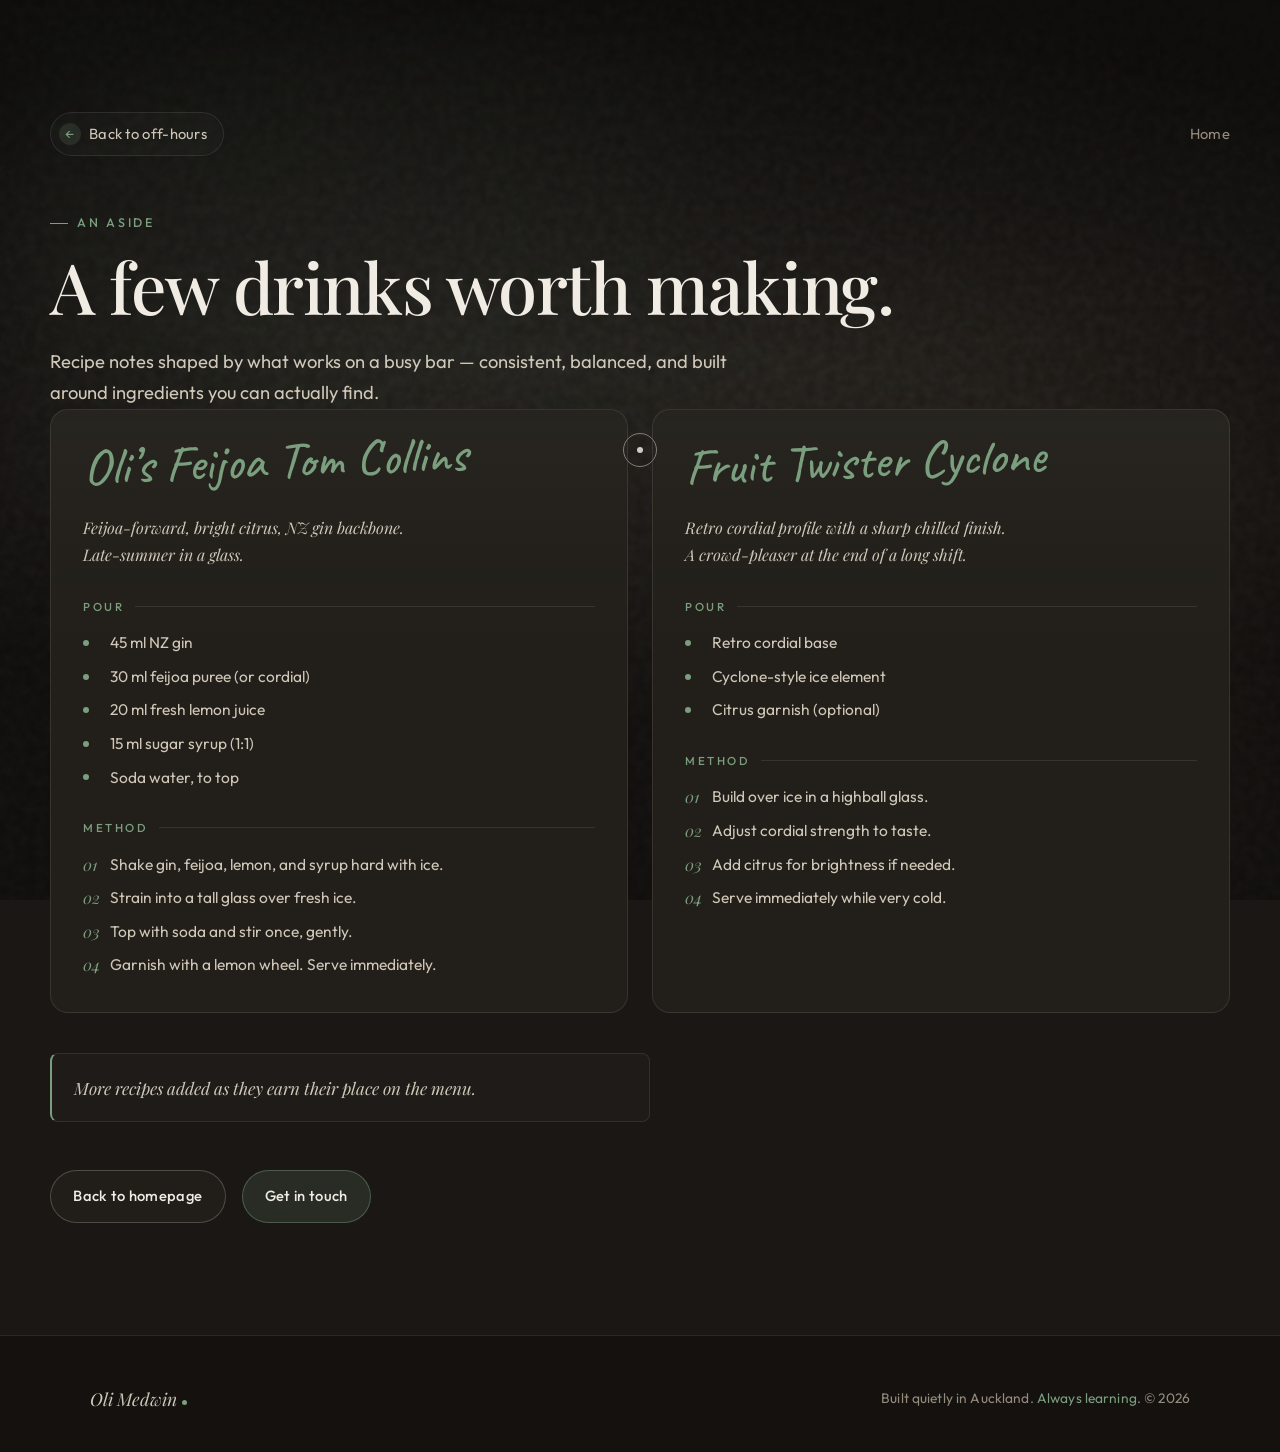
==== commit c7587594: "minor tweaks" ====
--- a/medwin.nz/cocktails.html
+++ b/medwin.nz/cocktails.html
@@ -5,61 +5,75 @@
     <meta name="viewport" content="width=device-width, initial-scale=1" />
     <meta
       name="description"
-      content="Oli Medwin cocktail notes — selected recipes and service-focused drink design."
+      content="Oli Medwin cocktail notes — recipes shaped by service, balance, and a few NZ ingredients."
     />
 
+    <meta name="theme-color" content="#1a1714" />
     <link rel="preconnect" href="https://fonts.googleapis.com" />
     <link rel="preconnect" href="https://fonts.gstatic.com" crossorigin />
-    <link href="https://fonts.googleapis.com/css2?family=Inter:wght@400;500;600;700;800&display=swap" rel="stylesheet" />
+    <link
+      href="https://fonts.googleapis.com/css2?family=Playfair+Display:ital,wght@0,400;0,500;0,600;1,400;1,500&family=Outfit:wght@300;400;500;600;700&family=Caveat:wght@500;600&display=swap"
+      rel="stylesheet"
+    />
 
     <link rel="stylesheet" href="style.css" />
     <title>Oli Medwin | Cocktails</title>
   </head>
   <body class="detail-page">
+    <div class="ambient" aria-hidden="true">
+      <div class="ambient-topo"></div>
+      <div class="ambient-grain"></div>
+      <div class="ambient-vignette"></div>
+    </div>
+
+    <div class="cursor-ring" id="cursor-ring" aria-hidden="true"></div>
+    <div class="cursor-dot" id="cursor-dot" aria-hidden="true"></div>
+
     <main class="detail-main">
       <section class="detail-shell" aria-labelledby="cocktails-title">
         <div class="detail-top">
-          <a class="back-link js-smart-back" href="index.html#bartender" data-fallback="index.html#bartender">Back</a>
+          <a class="back-link" href="index.html#cocktail" data-cursor="hover">Back to off-hours</a>
+          <a class="back-link back-link-subtle" href="index.html" data-cursor="hover">Home</a>
         </div>
 
-        <p class="detail-kicker">Craft</p>
-        <h1 class="detail-title" id="cocktails-title">Cocktail recipe notes</h1>
+        <p class="detail-kicker">An aside</p>
+        <h1 class="detail-title" id="cocktails-title">A few drinks worth making.</h1>
         <p class="detail-lead">
-          A small selection of recipe notes that reflect consistency, service flow, and ingredient balance.
+          Recipe notes shaped by what works on a busy bar &mdash; consistent, balanced, and built around ingredients you can actually find.
         </p>
 
-        <div class="recipe-grid detail-recipe-grid" aria-label="Cocktail recipes">
-          <article class="recipe-card detail-recipe-card">
-            <h3>Oli's Feijoa Tom Collins</h3>
-            <p class="recipe-note">Feijoa-forward, bright citrus, NZ gin backbone.</p>
-            <h4>Ingredients</h4>
-            <ul class="recipe-ingredients">
-              <li>NZ gin</li>
-              <li>Feijoa puree or cordial</li>
-              <li>Lemon juice</li>
-              <li>Sugar syrup</li>
-              <li>Soda water</li>
+        <div class="recipe-grid detail-section" aria-label="Cocktail recipes">
+          <article class="recipe">
+            <h3 class="recipe-name">Oli&rsquo;s Feijoa Tom Collins</h3>
+            <p class="recipe-note">Feijoa-forward, bright citrus, NZ gin backbone. Late-summer in a glass.</p>
+            <div class="recipe-divider"><span>Pour</span></div>
+            <ul>
+              <li>45 ml NZ gin</li>
+              <li>30 ml feijoa puree (or cordial)</li>
+              <li>20 ml fresh lemon juice</li>
+              <li>15 ml sugar syrup (1:1)</li>
+              <li>Soda water, to top</li>
             </ul>
-            <h4>Method</h4>
-            <ol class="recipe-method">
-              <li>Shake gin, feijoa, lemon, and syrup with ice.</li>
+            <div class="recipe-divider"><span>Method</span></div>
+            <ol>
+              <li>Shake gin, feijoa, lemon, and syrup hard with ice.</li>
               <li>Strain into a tall glass over fresh ice.</li>
-              <li>Top with soda and stir once.</li>
-              <li>Garnish and serve.</li>
+              <li>Top with soda and stir once, gently.</li>
+              <li>Garnish with a lemon wheel. Serve immediately.</li>
             </ol>
           </article>
 
-          <article class="recipe-card detail-recipe-card">
-            <h3>Fruit Twister Cyclone</h3>
-            <p class="recipe-note">Retro cordial profile with a sharp chilled finish.</p>
-            <h4>Ingredients</h4>
-            <ul class="recipe-ingredients">
+          <article class="recipe">
+            <h3 class="recipe-name">Fruit Twister Cyclone</h3>
+            <p class="recipe-note">Retro cordial profile with a sharp chilled finish. A crowd-pleaser at the end of a long shift.</p>
+            <div class="recipe-divider"><span>Pour</span></div>
+            <ul>
               <li>Retro cordial base</li>
               <li>Cyclone-style ice element</li>
               <li>Citrus garnish (optional)</li>
             </ul>
-            <h4>Method</h4>
-            <ol class="recipe-method">
+            <div class="recipe-divider"><span>Method</span></div>
+            <ol>
               <li>Build over ice in a highball glass.</li>
               <li>Adjust cordial strength to taste.</li>
               <li>Add citrus for brightness if needed.</li>
@@ -68,20 +82,21 @@
           </article>
         </div>
 
-        <p class="detail-note">
-          More recipes are tracked over time as ideas are tested and refined in service.
-        </p>
+        <p class="detail-note">More recipes added as they earn their place on the menu.</p>
 
         <div class="page-actions">
-          <a class="btn js-smart-back" href="index.html#bartender" data-fallback="index.html#bartender">Back</a>
-          <a class="btn btn-accent" href="index.html#contact">Contact</a>
+          <a class="btn" href="index.html#cocktail" data-cursor="hover">Back to homepage</a>
+          <a class="btn btn-accent" href="index.html#contact" data-cursor="hover">Get in touch</a>
         </div>
       </section>
     </main>
 
-    <footer class="site-footer detail-footer">
-      <div class="container">
-        <p class="footer-text">© <span class="js-year"></span> Oli Medwin. All rights reserved.</p>
+    <footer class="site-footer">
+      <div class="container site-footer-inner">
+        <span class="footer-mark">Oli Medwin<span class="dot" aria-hidden="true"></span></span>
+        <p class="footer-note">
+          Built quietly in Auckland. <span class="accent">Always learning.</span> &copy; <span class="js-year"></span>
+        </p>
       </div>
     </footer>
 
--- a/medwin.nz/style.css
+++ b/medwin.nz/style.css
@@ -1,456 +1,1514 @@
-@import url("https://fonts.googleapis.com/css2?family=Manrope:wght@400;500;600;700;800&family=Sora:wght@500;600;700;800&display=swap");
+/* =========================================================
+   medwin.nz — warm editorial dark
+   ========================================================= */
 
 :root {
-  --color-bg: #1A1714;
-  --color-surface: #242018;
-  --color-surface-2: #2E2920;
-  --color-text: #F0EAD6;
-  --color-muted: #9C8E74;
-  --color-accent: #C9963A;
-  --color-accent-hover: #E0AE52;
-  --color-border: rgba(201,150,58,0.15);
-  --color-border-strong: rgba(201,150,58,0.35);
-  --color-shadow: rgba(0,0,0,0.4);
-
-  --radius: 14px;
-  --max-width: 880px;
-  --container-pad: 1rem;
-
-  --font-serif: Sora, "Avenir Next", "Segoe UI", sans-serif;
-  --font-sans: Manrope, "DM Sans", "Segoe UI", system-ui, -apple-system, sans-serif;
-}
-
-*,
-*::before,
-*::after {
-  box-sizing: border-box;
-}
-
-html,
+  --bg: #1a1714;
+  --bg-deep: #14110f;
+  --bg-soft: #221d18;
+  --surface: #221e1a;
+  --surface-2: #2a2520;
+  --text: #f0ebe3;
+  --text-soft: #cfc7b8;
+  --muted: #948b7d;
+  --line: rgba(240, 235, 227, 0.10);
+  --line-strong: rgba(240, 235, 227, 0.22);
+
+  --accent: #7a9e7e;
+  --accent-soft: rgba(122, 158, 126, 0.16);
+  --accent-line: rgba(122, 158, 126, 0.42);
+  --accent-glow: rgba(122, 158, 126, 0.28);
+
+  --serif: "Playfair Display", "Cormorant Garamond", Georgia, serif;
+  --hand: "Caveat", "Dancing Script", cursive;
+  --sans: "Outfit", "Inter", system-ui, -apple-system, "Segoe UI", Roboto, sans-serif;
+
+  --container: 1180px;
+  --gutter: clamp(1.25rem, 4vw, 2.5rem);
+  --radius: 18px;
+
+  --ease-out: cubic-bezier(0.22, 1, 0.36, 1);
+  --ease-in-out: cubic-bezier(0.65, 0, 0.35, 1);
+}
+
+* { box-sizing: border-box; }
+
+html { scroll-behavior: smooth; }
+
+html, body { height: auto; margin: 0; }
+
 body {
-  height: 100%;
-}
-
-body {
-  margin: 0;
-  background: var(--color-bg);
-  color: var(--color-text);
-  font-family: var(--font-sans);
+  background: var(--bg);
+  color: var(--text);
+  font-family: var(--sans);
+  font-size: 17px;
   line-height: 1.65;
   -webkit-font-smoothing: antialiased;
   -moz-osx-font-smoothing: grayscale;
-}
-
-img {
-  max-width: 100%;
-  height: auto;
-}
+  text-rendering: optimizeLegibility;
+  overflow-x: hidden;
+}
+
+img { max-width: 100%; height: auto; display: block; }
+
+a { color: inherit; text-decoration: none; }
+
+::selection {
+  background: var(--accent-soft);
+  color: var(--text);
+}
+
+::-webkit-scrollbar { width: 10px; height: 10px; }
+::-webkit-scrollbar-track { background: var(--bg-deep); }
+::-webkit-scrollbar-thumb {
+  background: rgba(240, 235, 227, 0.10);
+  border-radius: 999px;
+  border: 2px solid var(--bg-deep);
+}
+::-webkit-scrollbar-thumb:hover { background: var(--accent-line); }
+
+/* =========================================================
+   Page load sequence
+   ========================================================= */
+
+.page-veil {
+  position: fixed;
+  inset: 0;
+  z-index: 9999;
+  background: var(--bg-deep);
+  display: flex;
+  align-items: center;
+  justify-content: center;
+  pointer-events: none;
+  transition: opacity 700ms var(--ease-in-out), visibility 700ms;
+}
+
+.page-veil.is-gone {
+  opacity: 0;
+  visibility: hidden;
+}
+
+.page-veil-mark {
+  font-family: var(--serif);
+  font-style: italic;
+  font-size: 1.7rem;
+  color: var(--text-soft);
+  letter-spacing: 0.02em;
+  opacity: 0;
+  animation: veilMark 1100ms var(--ease-out) 80ms forwards;
+}
+
+.page-veil-mark::after {
+  content: "";
+  display: inline-block;
+  width: 6px;
+  height: 6px;
+  margin-left: 6px;
+  border-radius: 999px;
+  background: var(--accent);
+  vertical-align: middle;
+  transform: translateY(-2px);
+  animation: dotPulse 1.4s var(--ease-in-out) infinite;
+}
+
+@keyframes veilMark {
+  from { opacity: 0; transform: translateY(8px); }
+  to   { opacity: 1; transform: translateY(0); }
+}
+
+@keyframes dotPulse {
+  0%, 100% { opacity: 0.5; transform: translateY(-2px) scale(0.9); }
+  50%      { opacity: 1;   transform: translateY(-2px) scale(1.1); }
+}
+
+/* =========================================================
+   Custom cursor
+   ========================================================= */
+
+.cursor-dot,
+.cursor-ring {
+  position: fixed;
+  top: 0;
+  left: 0;
+  pointer-events: none;
+  z-index: 9000;
+  border-radius: 999px;
+  mix-blend-mode: difference;
+  will-change: transform;
+}
+
+.cursor-dot {
+  width: 6px;
+  height: 6px;
+  background: #f0ebe3;
+  transform: translate(-50%, -50%);
+  transition: width 200ms var(--ease-out), height 200ms var(--ease-out), background 200ms;
+}
+
+.cursor-ring {
+  width: 34px;
+  height: 34px;
+  border: 1px solid rgba(240, 235, 227, 0.55);
+  transform: translate(-50%, -50%);
+  transition: width 240ms var(--ease-out), height 240ms var(--ease-out),
+              border-color 240ms, background 240ms, opacity 200ms;
+}
+
+.cursor-dot.is-hover {
+  width: 4px;
+  height: 4px;
+}
+
+.cursor-ring.is-hover {
+  width: 56px;
+  height: 56px;
+  border-color: rgba(122, 158, 126, 0.85);
+  background: rgba(122, 158, 126, 0.08);
+}
+
+.cursor-ring.is-hidden,
+.cursor-dot.is-hidden { opacity: 0; }
+
+@media (hover: none), (pointer: coarse) {
+  .cursor-dot, .cursor-ring { display: none !important; }
+}
+
+/* =========================================================
+   Background ambience (grain + topo)
+   ========================================================= */
+
+.ambient {
+  position: fixed;
+  inset: 0;
+  z-index: -1;
+  pointer-events: none;
+  overflow: hidden;
+}
+
+.ambient-grain {
+  position: absolute;
+  inset: -50%;
+  background-image: url("data:image/svg+xml;utf8,<svg viewBox='0 0 200 200' xmlns='http://www.w3.org/2000/svg'><filter id='n'><feTurbulence type='fractalNoise' baseFrequency='0.9' numOctaves='2' stitchTiles='stitch'/><feColorMatrix values='0 0 0 0 0.95  0 0 0 0 0.92  0 0 0 0 0.88  0 0 0 0.18 0'/></filter><rect width='100%25' height='100%25' filter='url(%23n)'/></svg>");
+  opacity: 0.35;
+  mix-blend-mode: overlay;
+  animation: grainShift 7s steps(8) infinite;
+}
+
+@keyframes grainShift {
+  0%   { transform: translate(0,0); }
+  20%  { transform: translate(-3%, 2%); }
+  40%  { transform: translate(2%, -3%); }
+  60%  { transform: translate(-1%, 1%); }
+  80%  { transform: translate(3%, 2%); }
+  100% { transform: translate(0,0); }
+}
+
+.ambient-topo {
+  position: absolute;
+  inset: 0;
+  background-image:
+    radial-gradient(circle at 18% 12%, rgba(122, 158, 126, 0.10) 0%, transparent 38%),
+    radial-gradient(circle at 82% 78%, rgba(180, 130, 90, 0.08) 0%, transparent 42%),
+    radial-gradient(circle at 50% 50%, rgba(122, 158, 126, 0.05) 0%, transparent 60%);
+  filter: blur(40px);
+  opacity: 0.9;
+}
+
+.ambient-vignette {
+  position: absolute;
+  inset: 0;
+  background:
+    radial-gradient(120% 80% at 50% 0%, transparent 50%, rgba(0,0,0,0.45) 100%),
+    radial-gradient(120% 100% at 50% 100%, transparent 60%, rgba(0,0,0,0.55) 100%);
+}
+
+/* =========================================================
+   Layout primitives
+   ========================================================= */
 
 .container {
   width: 100%;
-  max-width: var(--max-width);
+  max-width: var(--container);
   margin: 0 auto;
-  padding: 0 var(--container-pad);
-}
-
-.site-header {
-  padding: 1.1rem 0;
-  border-bottom: 1px solid var(--color-border);
-  background: rgba(36,32,24,0.92);
-  backdrop-filter: blur(8px);
-}
-
-.header-inner {
+  padding: 0 var(--gutter);
+}
+
+.section {
+  position: relative;
+  padding: clamp(5rem, 12vh, 9rem) 0;
+}
+
+.section-head {
+  display: flex;
+  align-items: baseline;
+  gap: 1rem;
+  margin-bottom: 3rem;
+}
+
+.section-num {
+  font-family: var(--sans);
+  font-weight: 500;
+  font-size: 0.78rem;
+  letter-spacing: 0.22em;
+  text-transform: uppercase;
+  color: var(--accent);
+  display: inline-flex;
+  align-items: center;
+  gap: 0.55rem;
+  white-space: nowrap;
+}
+
+.section-num::before {
+  content: "";
+  display: inline-block;
+  width: 18px;
+  height: 1px;
+  background: var(--accent);
+}
+
+.section-title {
+  font-family: var(--serif);
+  font-weight: 500;
+  font-size: clamp(2rem, 5vw, 3.6rem);
+  line-height: 1.05;
+  letter-spacing: -0.015em;
+  margin: 0;
+  color: var(--text);
+}
+
+.section-title em {
+  font-style: italic;
+  color: var(--accent);
+  font-weight: 400;
+}
+
+.section-lede {
+  margin-top: 1.4rem;
+  max-width: 58ch;
+  color: var(--text-soft);
+  font-size: clamp(1rem, 1.6vw, 1.18rem);
+  line-height: 1.7;
+}
+
+/* =========================================================
+   Navigation
+   ========================================================= */
+
+.nav {
+  position: fixed;
+  top: 0;
+  left: 0;
+  right: 0;
+  z-index: 100;
+  padding: 1.4rem 0;
+  transition: padding 280ms var(--ease-out),
+              background 280ms var(--ease-out),
+              border-color 280ms var(--ease-out),
+              backdrop-filter 280ms var(--ease-out);
+  border-bottom: 1px solid transparent;
+}
+
+.nav.is-stuck {
+  padding: 0.85rem 0;
+  background: rgba(20, 17, 15, 0.72);
+  backdrop-filter: blur(14px) saturate(140%);
+  -webkit-backdrop-filter: blur(14px) saturate(140%);
+  border-bottom: 1px solid var(--line);
+}
+
+.nav-inner {
   display: flex;
   align-items: center;
   justify-content: space-between;
   gap: 1rem;
 }
 
-.brand {
-  color: var(--color-text);
-  text-decoration: none;
-  font-family: var(--font-serif);
-  font-weight: 700;
-  letter-spacing: 0.2px;
-}
-
-nav {
+.nav-mark {
+  font-family: var(--serif);
+  font-style: italic;
+  font-size: 1.25rem;
+  color: var(--text);
+  letter-spacing: 0.01em;
+  display: inline-flex;
+  align-items: baseline;
+  gap: 0.35rem;
+}
+
+.nav-mark .dot {
+  width: 6px;
+  height: 6px;
+  border-radius: 999px;
+  background: var(--accent);
+  display: inline-block;
+  transform: translateY(-1px);
+}
+
+.nav-links {
   display: flex;
   align-items: center;
-  gap: 0.25rem;
-  flex-wrap: wrap;
+  gap: 0.4rem;
+  list-style: none;
+  margin: 0;
+  padding: 0;
+}
+
+.nav-link {
+  position: relative;
+  display: inline-flex;
+  align-items: center;
+  gap: 0.5rem;
+  padding: 0.5rem 0.85rem;
+  color: var(--text-soft);
+  font-size: 0.92rem;
+  font-weight: 400;
+  letter-spacing: 0.01em;
+  border-radius: 999px;
+  transition: color 200ms;
+}
+
+.nav-link::before {
+  content: attr(data-num);
+  font-size: 0.66rem;
+  font-weight: 500;
+  letter-spacing: 0.1em;
+  color: var(--muted);
+  transition: color 200ms;
+}
+
+.nav-link:hover { color: var(--text); }
+.nav-link:hover::before { color: var(--accent); }
+
+.nav-link.is-active {
+  color: var(--text);
+}
+
+.nav-link.is-active::before { color: var(--accent); }
+
+.nav-link.is-active::after {
+  content: "";
+  position: absolute;
+  left: 0.85rem;
+  right: 0.85rem;
+  bottom: 0.15rem;
+  height: 1px;
+  background: var(--accent);
+  transform-origin: left;
+  animation: underline-in 360ms var(--ease-out);
+}
+
+@keyframes underline-in {
+  from { transform: scaleX(0); }
+  to   { transform: scaleX(1); }
+}
+
+.nav-cta {
+  font-family: var(--sans);
+  font-size: 0.86rem;
+  font-weight: 500;
+  letter-spacing: 0.02em;
+  padding: 0.55rem 1rem;
+  border: 1px solid var(--line-strong);
+  border-radius: 999px;
+  color: var(--text);
+  background: transparent;
+  transition: border-color 220ms, background 220ms, color 220ms;
+}
+
+.nav-cta:hover {
+  border-color: var(--accent-line);
+  background: var(--accent-soft);
+  color: var(--text);
+}
+
+/* Mobile nav */
+.nav-toggle {
+  display: none;
+  width: 42px;
+  height: 42px;
+  border: 1px solid var(--line);
+  background: rgba(20, 17, 15, 0.6);
+  border-radius: 12px;
+  color: var(--text);
+  cursor: pointer;
+  align-items: center;
   justify-content: center;
 }
 
-.nav-link {
+.nav-toggle-bars {
   display: inline-flex;
-  align-items: center;
-  padding: 0.45rem 0.75rem;
-  border-radius: 999px;
-  text-decoration: none;
-  color: var(--color-muted);
-  border: 1px solid transparent;
-  transition: transform 140ms ease, background-color 140ms ease, border-color 140ms ease, color 140ms ease;
-}
-
-.nav-link:hover {
-  transform: translateY(-1px);
-  color: var(--color-text);
-  border-color: rgba(201,150,58,0.35);
-  background: rgba(46,41,32,0.82);
-}
-
-.nav-link.active {
-  color: var(--color-text);
-  border-color: rgba(201,150,58,0.35);
-  background: rgba(201,150,58,0.18);
-}
-
-.site-main {
-  padding: 2.2rem 0 3rem;
-}
-
-.section {
-  margin-top: 2rem;
-}
+  flex-direction: column;
+  gap: 4px;
+}
+.nav-toggle-bars span {
+  width: 18px;
+  height: 1.5px;
+  background: var(--text);
+  display: block;
+  transition: transform 220ms, opacity 220ms;
+}
+.nav.is-open .nav-toggle-bars span:nth-child(1) { transform: translateY(5.5px) rotate(45deg); }
+.nav.is-open .nav-toggle-bars span:nth-child(2) { opacity: 0; }
+.nav.is-open .nav-toggle-bars span:nth-child(3) { transform: translateY(-5.5px) rotate(-45deg); }
+
+@media (max-width: 820px) {
+  .nav-toggle { display: inline-flex; }
+
+  .nav-links {
+    position: fixed;
+    inset: 0;
+    flex-direction: column;
+    align-items: flex-start;
+    justify-content: center;
+    padding: 6rem var(--gutter) 4rem;
+    background: var(--bg-deep);
+    gap: 0.8rem;
+    transform: translateY(-100%);
+    transition: transform 420ms var(--ease-in-out);
+    z-index: -1;
+  }
+
+  .nav.is-open .nav-links {
+    transform: translateY(0);
+  }
+
+  .nav-link {
+    font-family: var(--serif);
+    font-size: 1.9rem;
+    font-weight: 400;
+    padding: 0.4rem 0;
+    color: var(--text-soft);
+  }
+
+  .nav-link::before {
+    margin-right: 0.4rem;
+  }
+
+  .nav-link.is-active::after {
+    left: 0;
+    right: auto;
+    width: 26px;
+    bottom: 0.05rem;
+  }
+
+  .nav-cta { display: none; }
+}
+
+/* =========================================================
+   Hero
+   ========================================================= */
 
 .hero {
-  padding-top: 0.5rem;
-}
-
-.hero h1 {
+  position: relative;
+  min-height: 100vh;
+  min-height: 100svh;
+  display: flex;
+  align-items: center;
+  padding: 7rem 0 5rem;
+  overflow: hidden;
+}
+
+.hero-grid {
+  display: grid;
+  grid-template-columns: 1fr;
+  gap: 3rem;
+  align-items: end;
+}
+
+@media (min-width: 960px) {
+  .hero-grid {
+    grid-template-columns: 1.4fr 1fr;
+    gap: 5rem;
+  }
+}
+
+.hero-eyebrow {
+  display: inline-flex;
+  align-items: center;
+  gap: 0.7rem;
+  font-size: 0.78rem;
+  font-weight: 500;
+  letter-spacing: 0.22em;
+  text-transform: uppercase;
+  color: var(--accent);
+  margin-bottom: 2rem;
+}
+
+.hero-eyebrow::before {
+  content: "";
+  width: 26px;
+  height: 1px;
+  background: var(--accent);
+}
+
+.hero-title {
+  font-family: var(--serif);
+  font-weight: 500;
+  font-size: clamp(3.2rem, 11vw, 8.4rem);
+  line-height: 0.95;
+  letter-spacing: -0.025em;
   margin: 0;
-  font-family: var(--font-serif);
-  font-size: clamp(2.2rem, 5vw, 3.4rem);
-  line-height: 1.15;
-}
-
-.hero .tagline {
-  margin: 1rem 0 0.3rem;
-  font-size: 1.05rem;
-  color: var(--color-text);
-}
-
-.hero .bio {
-  margin-top: 1rem;
-  color: var(--color-muted);
-}
-
-.lead {
-  color: var(--color-muted);
-}
-
-.cta-links {
+  color: var(--text);
+}
+
+.hero-title .word {
+  display: inline-block;
+  overflow: hidden;
+  vertical-align: top;
+  padding-bottom: 0.06em;
+}
+
+.hero-title .char {
+  display: inline-block;
+  transform: translateY(110%);
+  opacity: 0;
+  will-change: transform, opacity;
+}
+
+.hero-title .accent {
+  font-style: italic;
+  color: var(--accent);
+  font-weight: 400;
+}
+
+.is-loaded .hero-title .char {
+  animation: charRise 900ms var(--ease-out) forwards;
+}
+
+@keyframes charRise {
+  to { transform: translateY(0); opacity: 1; }
+}
+
+.hero-tagline {
+  font-family: var(--serif);
+  font-style: italic;
+  font-weight: 400;
+  font-size: clamp(1.15rem, 2.1vw, 1.5rem);
+  color: var(--text-soft);
+  margin: 1.8rem 0 0;
+  max-width: 32ch;
+  line-height: 1.4;
+  opacity: 0;
+  transform: translateY(14px);
+  transition: opacity 800ms var(--ease-out) 900ms,
+              transform 800ms var(--ease-out) 900ms;
+}
+
+.is-loaded .hero-tagline {
+  opacity: 1;
+  transform: translateY(0);
+}
+
+.hero-meta {
+  margin: 2.2rem 0 0;
   display: flex;
   flex-wrap: wrap;
-  gap: 0.75rem;
+  gap: 0 1.6rem;
+  list-style: none;
+  padding: 0;
+  color: var(--muted);
+  font-size: 0.92rem;
+  letter-spacing: 0.02em;
+  opacity: 0;
+  transform: translateY(14px);
+  transition: opacity 800ms var(--ease-out) 1100ms,
+              transform 800ms var(--ease-out) 1100ms;
+}
+
+.is-loaded .hero-meta { opacity: 1; transform: translateY(0); }
+
+.hero-meta li {
+  display: inline-flex;
+  align-items: center;
+  gap: 0.5rem;
+  padding: 0.45rem 0;
+}
+
+.hero-meta li + li::before {
+  content: "";
+  width: 4px;
+  height: 4px;
+  background: var(--accent);
+  border-radius: 999px;
+  margin-right: 1rem;
+  display: inline-block;
+  transform: translateX(-1.6rem);
+}
+
+.hero-aside {
+  position: relative;
+  padding-left: 1.5rem;
+  border-left: 1px solid var(--line);
+  opacity: 0;
+  transform: translateY(14px);
+  transition: opacity 800ms var(--ease-out) 1300ms,
+              transform 800ms var(--ease-out) 1300ms;
+}
+
+.is-loaded .hero-aside { opacity: 1; transform: translateY(0); }
+
+.hero-aside-label {
+  font-size: 0.74rem;
+  letter-spacing: 0.22em;
+  text-transform: uppercase;
+  color: var(--muted);
+  margin: 0 0 1rem;
+}
+
+.hero-contacts {
+  list-style: none;
+  margin: 0;
+  padding: 0;
+  display: grid;
+  gap: 0.85rem;
+}
+
+.hero-contact {
+  display: inline-flex;
+  align-items: baseline;
+  gap: 0.7rem;
+  font-family: var(--serif);
+  font-size: 1.18rem;
+  color: var(--text);
+  position: relative;
+  width: max-content;
+  max-width: 100%;
+}
+
+.hero-contact .label {
+  font-family: var(--sans);
+  font-size: 0.7rem;
+  letter-spacing: 0.2em;
+  text-transform: uppercase;
+  color: var(--muted);
+  font-weight: 500;
+  flex-shrink: 0;
+}
+
+.hero-contact .value {
+  position: relative;
+  background-image: linear-gradient(to right, var(--accent), var(--accent));
+  background-repeat: no-repeat;
+  background-position: 0 100%;
+  background-size: 0% 1px;
+  transition: background-size 380ms var(--ease-out), color 280ms;
+  padding-bottom: 2px;
+  word-break: break-word;
+}
+
+.hero-contact:hover .value {
+  background-size: 100% 1px;
+  color: var(--accent);
+}
+
+.hero-cta {
+  margin-top: 2.6rem;
+  display: inline-flex;
+  align-items: center;
+  gap: 0.9rem;
+  padding: 1rem 1.6rem 1rem 1.8rem;
+  font-family: var(--sans);
+  font-size: 0.95rem;
+  font-weight: 500;
+  letter-spacing: 0.04em;
+  text-transform: uppercase;
+  color: var(--text);
+  border: 1px solid var(--accent-line);
+  border-radius: 999px;
+  background: transparent;
+  cursor: pointer;
+  position: relative;
+  overflow: hidden;
+  isolation: isolate;
+  transition: color 320ms var(--ease-out), border-color 320ms;
+  opacity: 0;
+  transform: translateY(14px);
+  animation: heroCtaIn 800ms var(--ease-out) 1500ms forwards;
+}
+
+@keyframes heroCtaIn {
+  to { opacity: 1; transform: translateY(0); }
+}
+
+.hero-cta::before {
+  content: "";
+  position: absolute;
+  inset: 0;
+  background: var(--accent);
+  z-index: -1;
+  transform: translateY(101%);
+  transition: transform 440ms var(--ease-in-out);
+}
+
+.hero-cta:hover {
+  color: var(--bg-deep);
+  border-color: var(--accent);
+}
+
+.hero-cta:hover::before { transform: translateY(0); }
+
+.hero-cta .arrow {
+  display: inline-block;
+  width: 24px;
+  height: 1px;
+  background: currentColor;
+  position: relative;
+  transition: width 320ms var(--ease-out);
+}
+
+.hero-cta .arrow::after {
+  content: "";
+  position: absolute;
+  right: 0;
+  top: 50%;
+  width: 7px;
+  height: 7px;
+  border-top: 1px solid currentColor;
+  border-right: 1px solid currentColor;
+  transform: translateY(-50%) rotate(45deg);
+  transform-origin: right center;
+}
+
+.hero-cta:hover .arrow { width: 36px; }
+
+.hero-scroll-cue {
+  position: absolute;
+  left: 50%;
+  bottom: 2rem;
+  transform: translateX(-50%);
+  display: inline-flex;
+  flex-direction: column;
+  align-items: center;
+  gap: 0.7rem;
+  color: var(--muted);
+  font-size: 0.7rem;
+  letter-spacing: 0.25em;
+  text-transform: uppercase;
+  pointer-events: none;
+  opacity: 0;
+  animation: cueIn 900ms var(--ease-out) 1800ms forwards;
+}
+
+@keyframes cueIn { to { opacity: 1; } }
+
+.hero-scroll-cue::after {
+  content: "";
+  width: 1px;
+  height: 56px;
+  background: linear-gradient(to bottom, var(--accent), transparent);
+  animation: cueLine 2.4s var(--ease-in-out) infinite;
+  transform-origin: top;
+}
+
+@keyframes cueLine {
+  0%, 100% { transform: scaleY(0.15); opacity: 0.35; }
+  50%      { transform: scaleY(1);    opacity: 1; }
+}
+
+@media (max-width: 720px) {
+  .hero-scroll-cue { display: none; }
+}
+
+/* =========================================================
+   Reveal animations (scroll-triggered)
+   ========================================================= */
+
+.reveal {
+  opacity: 0;
+  transform: translateY(30px);
+  transition: opacity 900ms var(--ease-out), transform 900ms var(--ease-out);
+}
+
+.reveal.is-visible { opacity: 1; transform: translateY(0); }
+
+.reveal-children > * {
+  opacity: 0;
+  transform: translateY(24px);
+  transition: opacity 800ms var(--ease-out), transform 800ms var(--ease-out);
+}
+
+.reveal-children.is-visible > * {
+  opacity: 1;
+  transform: translateY(0);
+}
+
+.reveal-children.is-visible > *:nth-child(1) { transition-delay: 60ms; }
+.reveal-children.is-visible > *:nth-child(2) { transition-delay: 160ms; }
+.reveal-children.is-visible > *:nth-child(3) { transition-delay: 260ms; }
+.reveal-children.is-visible > *:nth-child(4) { transition-delay: 360ms; }
+.reveal-children.is-visible > *:nth-child(5) { transition-delay: 460ms; }
+.reveal-children.is-visible > *:nth-child(6) { transition-delay: 560ms; }
+
+/* =========================================================
+   About section
+   ========================================================= */
+
+.about {
+  background: linear-gradient(180deg, var(--bg) 0%, var(--bg-soft) 100%);
+}
+
+.about-grid {
+  display: grid;
+  grid-template-columns: 1fr;
+  gap: 2.5rem;
+}
+
+@media (min-width: 900px) {
+  .about-grid {
+    grid-template-columns: 1.1fr 1fr;
+    gap: 4rem;
+  }
+}
+
+.about-intro p {
+  font-family: var(--serif);
+  font-size: clamp(1.3rem, 2.2vw, 1.7rem);
+  font-weight: 400;
+  line-height: 1.5;
+  color: var(--text);
+  margin: 0;
+  letter-spacing: -0.005em;
+}
+
+.about-intro p + p {
   margin-top: 1.4rem;
-}
-
-.cta-links a {
-  display: inline-flex;
-  align-items: center;
-  gap: 0.5rem;
-  padding: 0.55rem 0.9rem;
+  font-size: clamp(1rem, 1.6vw, 1.1rem);
+  font-family: var(--sans);
+  font-weight: 400;
+  color: var(--text-soft);
+  letter-spacing: 0;
+  line-height: 1.7;
+}
+
+.about-cards {
+  display: grid;
+  gap: 1.2rem;
+}
+
+.about-card {
+  position: relative;
+  padding: 1.4rem 1.5rem 1.5rem;
+  border: 1px solid var(--line);
   border-radius: var(--radius);
-  text-decoration: none;
-  border: 1px solid var(--color-border);
-  background: rgba(46,41,32,0.82);
-  color: var(--color-text);
-  transition: transform 140ms ease, border-color 140ms ease, background-color 140ms ease;
-}
-
-.cta-links a:hover {
-  transform: translateY(-1px);
-  border-color: rgba(224,174,82,0.72);
-  background: rgba(46,41,32,0.88);
-}
-
-.section-title {
-  font-family: var(--font-serif);
-  font-size: 1.6rem;
-  margin: 0 0 0.8rem;
-}
-
-.card {
-  background: var(--color-surface);
-  border: 1px solid var(--color-border);
-  border-radius: var(--radius);
-  padding: 1.25rem;
-}
-
-/* Projects */
+  background: linear-gradient(180deg, rgba(240, 235, 227, 0.02), transparent);
+  transition: border-color 320ms, transform 320ms var(--ease-out);
+}
+
+.about-card:hover {
+  border-color: var(--accent-line);
+  transform: translateY(-2px);
+}
+
+.about-card-label {
+  font-size: 0.7rem;
+  letter-spacing: 0.22em;
+  text-transform: uppercase;
+  color: var(--accent);
+  margin: 0 0 0.6rem;
+  font-weight: 500;
+}
+
+.about-card h3 {
+  font-family: var(--serif);
+  font-weight: 500;
+  font-size: 1.3rem;
+  margin: 0 0 0.5rem;
+  letter-spacing: -0.005em;
+  color: var(--text);
+}
+
+.about-card p {
+  margin: 0;
+  color: var(--text-soft);
+  line-height: 1.6;
+  font-size: 0.97rem;
+}
+
+.about-card p + p { margin-top: 0.55rem; }
+
+/* =========================================================
+   Projects
+   ========================================================= */
+
+.projects {
+  background: var(--bg);
+}
+
 .project-grid {
   display: grid;
   grid-template-columns: 1fr;
+  gap: 1.5rem;
+}
+
+@media (min-width: 760px) {
+  .project-grid { grid-template-columns: repeat(2, 1fr); }
+}
+
+.project-card {
+  position: relative;
+  display: flex;
+  flex-direction: column;
+  width: 100%;
+  text-align: left;
+  padding: 0;
+  border: 1px solid var(--line);
+  border-radius: var(--radius);
+  background: var(--surface);
+  color: var(--text);
+  cursor: pointer;
+  font-family: var(--sans);
+  overflow: hidden;
+  transition: transform 480ms var(--ease-out),
+              border-color 320ms,
+              box-shadow 480ms var(--ease-out);
+  isolation: isolate;
+}
+
+.project-card::before {
+  content: "";
+  position: absolute;
+  inset: 0;
+  background:
+    radial-gradient(80% 60% at 0% 0%, rgba(122, 158, 126, 0.10), transparent 60%),
+    linear-gradient(180deg, transparent 60%, rgba(0,0,0,0.18) 100%);
+  opacity: 0;
+  transition: opacity 480ms var(--ease-out);
+  z-index: 0;
+  pointer-events: none;
+}
+
+.project-card:hover {
+  transform: translateY(-6px);
+  border-color: var(--accent-line);
+  box-shadow: 0 30px 60px -30px rgba(0, 0, 0, 0.6),
+              0 0 0 1px var(--accent-line);
+}
+
+.project-card:hover::before { opacity: 1; }
+
+.project-card-inner {
+  position: relative;
+  z-index: 1;
+  padding: 1.8rem;
+  display: flex;
+  flex-direction: column;
+  height: 100%;
   gap: 1rem;
 }
 
-@media (min-width: 720px) {
-  .project-grid {
-    grid-template-columns: repeat(2, 1fr);
-  }
-}
-
-.project-card {
-  background: var(--color-surface);
-  border: 1px solid var(--color-border);
-  border-radius: var(--radius);
-  padding: 1.25rem;
-  transition: transform 160ms ease, box-shadow 160ms ease, border-color 160ms ease;
-}
-
-.project-card:hover {
-  transform: translateY(-3px);
-  border-color: rgba(201,150,58,0.35);
-  box-shadow: 0 18px 44px var(--color-shadow);
-}
+.project-card-num {
+  font-size: 0.74rem;
+  letter-spacing: 0.22em;
+  text-transform: uppercase;
+  color: var(--muted);
+  display: inline-flex;
+  align-items: center;
+  gap: 0.55rem;
+  transition: color 280ms;
+}
+
+.project-card-num::before {
+  content: "";
+  width: 16px;
+  height: 1px;
+  background: var(--muted);
+  display: inline-block;
+  transition: background 280ms, width 320ms var(--ease-out);
+}
+
+.project-card:hover .project-card-num { color: var(--accent); }
+.project-card:hover .project-card-num::before { background: var(--accent); width: 28px; }
 
 .project-card h3 {
-  font-family: var(--font-serif);
+  font-family: var(--serif);
+  font-weight: 500;
+  font-size: clamp(1.4rem, 2.2vw, 1.7rem);
+  line-height: 1.15;
+  letter-spacing: -0.01em;
   margin: 0;
-  font-size: 1.25rem;
-  letter-spacing: 0.2px;
+  color: var(--text);
 }
 
 .project-card p {
-  margin: 0.65rem 0 0;
-  color: var(--color-muted);
-}
-
-.tag-row {
+  margin: 0;
+  color: var(--text-soft);
+  font-size: 0.98rem;
+  line-height: 1.65;
+}
+
+.project-card-tags {
   display: flex;
   flex-wrap: wrap;
   gap: 0.45rem;
-  margin-top: 1rem;
+  margin-top: auto;
+  padding-top: 0.5rem;
 }
 
 .tag {
-  font-size: 0.9rem;
-  padding: 0.25rem 0.6rem;
+  font-family: var(--sans);
+  font-size: 0.74rem;
+  font-weight: 500;
+  letter-spacing: 0.04em;
+  padding: 0.32rem 0.72rem;
   border-radius: 999px;
-  border: 1px solid var(--color-border);
-  color: var(--color-muted);
-  background: rgba(46,41,32,0.82);
-}
-
-/* Buttons/links */
-.btn {
+  border: 1px solid var(--line-strong);
+  color: var(--text-soft);
+  background: rgba(240, 235, 227, 0.03);
+  transition: border-color 280ms, color 280ms, background 280ms;
+}
+
+.project-card:hover .tag {
+  border-color: var(--accent-line);
+  color: var(--text);
+  background: var(--accent-soft);
+}
+
+.project-card-cta {
+  position: absolute;
+  top: 1.8rem;
+  right: 1.8rem;
+  width: 36px;
+  height: 36px;
+  border-radius: 999px;
+  border: 1px solid var(--line-strong);
   display: inline-flex;
   align-items: center;
   justify-content: center;
-  gap: 0.5rem;
-  padding: 0.65rem 1rem;
-  border-radius: var(--radius);
-  border: 1px solid var(--color-border);
-  background: rgba(46,41,32,0.86);
-  color: var(--color-text);
-  text-decoration: none;
-  transition: transform 140ms ease, border-color 140ms ease, background-color 140ms ease;
-}
-
-.btn:hover {
-  transform: translateY(-1px);
-  border-color: rgba(224,174,82,0.72);
-  background: rgba(46,41,32,0.9);
-}
-
-.btn-accent {
-  border-color: rgba(201,150,58,0.35);
-  background: rgba(201,150,58,0.18);
-}
-
-.link-list {
-  list-style: none;
-  padding: 0;
-  margin: 0.5rem 0 0;
-  display: grid;
-  gap: 0.75rem;
-}
-
-@media (min-width: 720px) {
-  .link-list {
-    grid-template-columns: repeat(2, 1fr);
-  }
-}
-
-/* Cocktails (flip cards) */
-.flip-grid {
+  color: var(--text-soft);
+  transition: border-color 320ms, color 320ms, background 320ms, transform 320ms var(--ease-out);
+}
+
+.project-card:hover .project-card-cta {
+  border-color: var(--accent);
+  color: var(--bg-deep);
+  background: var(--accent);
+  transform: rotate(-45deg);
+}
+
+.project-card-cta::after {
+  content: "";
+  width: 8px;
+  height: 8px;
+  border-top: 1.5px solid currentColor;
+  border-right: 1.5px solid currentColor;
+  transform: rotate(45deg);
+  display: inline-block;
+  margin-right: 1px;
+}
+
+.project-card .project-details { display: none; }
+
+.projects-footer {
+  margin-top: 2.5rem;
+  display: flex;
+  flex-wrap: wrap;
+  justify-content: space-between;
+  align-items: center;
+  gap: 1.4rem;
+}
+
+.projects-link {
+  font-family: var(--serif);
+  font-style: italic;
+  font-size: 1.15rem;
+  color: var(--text);
+  display: inline-flex;
+  align-items: center;
+  gap: 0.7rem;
+  transition: color 280ms, gap 320ms var(--ease-out);
+}
+
+.projects-link::after {
+  content: "→";
+  font-style: normal;
+  color: var(--accent);
+  transition: transform 320ms var(--ease-out);
+}
+
+.projects-link:hover { color: var(--accent); gap: 1rem; }
+.projects-link:hover::after { transform: translateX(4px); }
+
+/* =========================================================
+   Cocktail / hospitality — editorial aside
+   ========================================================= */
+
+.cocktail {
+  background:
+    linear-gradient(180deg, var(--bg) 0%, var(--bg-soft) 60%, var(--bg) 100%);
+  position: relative;
+}
+
+.cocktail::before {
+  content: "";
+  position: absolute;
+  top: 0;
+  left: 50%;
+  transform: translateX(-50%);
+  width: min(94%, 900px);
+  height: 1px;
+  background: linear-gradient(to right, transparent, var(--line-strong), transparent);
+}
+
+.cocktail-grid {
   display: grid;
   grid-template-columns: 1fr;
-  gap: 1rem;
-}
-
-@media (min-width: 720px) {
-  .flip-grid {
-    grid-template-columns: repeat(2, 1fr);
+  gap: 3rem;
+  align-items: start;
+}
+
+@media (min-width: 880px) {
+  .cocktail-grid {
+    grid-template-columns: 0.85fr 1fr;
+    gap: 5rem;
   }
 }
 
-.flip-card {
-  width: 100%;
-  border: 0;
+.cocktail-intro h2 {
+  font-family: var(--serif);
+  font-weight: 500;
+  font-style: italic;
+  font-size: clamp(2rem, 4vw, 2.8rem);
+  line-height: 1.1;
+  letter-spacing: -0.01em;
+  margin: 0;
+  color: var(--text);
+}
+
+.cocktail-intro p {
+  margin: 1.4rem 0 0;
+  color: var(--text-soft);
+  font-size: 1.04rem;
+  line-height: 1.7;
+  max-width: 38ch;
+}
+
+.recipe {
+  border: 1px solid var(--line);
+  border-radius: var(--radius);
+  padding: 2rem 2rem 2.2rem;
+  background:
+    linear-gradient(180deg, rgba(122, 158, 126, 0.05), transparent 40%),
+    var(--surface);
+  position: relative;
+}
+
+.recipe-name {
+  font-family: var(--hand);
+  font-weight: 500;
+  font-size: clamp(2.4rem, 4.6vw, 3.2rem);
+  color: var(--accent);
+  line-height: 1;
+  margin: 0;
+  transform: rotate(-2deg);
+  transform-origin: left center;
+  display: inline-block;
+}
+
+.recipe-note {
+  font-family: var(--serif);
+  font-style: italic;
+  font-size: 1rem;
+  color: var(--text-soft);
+  margin: 1.4rem 0 1.6rem;
+  max-width: 36ch;
+}
+
+.recipe-divider {
+  display: flex;
+  align-items: center;
+  gap: 0.7rem;
+  margin: 1.8rem 0 0.9rem;
+}
+
+.recipe-divider span {
+  font-family: var(--sans);
+  font-size: 0.72rem;
+  letter-spacing: 0.22em;
+  text-transform: uppercase;
+  color: var(--accent);
+  font-weight: 500;
+}
+
+.recipe-divider::after {
+  content: "";
+  flex: 1;
+  height: 1px;
+  background: var(--line);
+}
+
+.recipe ul, .recipe ol {
+  list-style: none;
+  margin: 0;
   padding: 0;
-  background: transparent;
-  cursor: pointer;
-  text-align: left;
-  perspective: 1000px;
-  -webkit-tap-highlight-color: transparent;
-}
-
-.flip-card:focus-visible {
-  outline: 2px solid var(--color-accent);
-  outline-offset: 4px;
-  border-radius: var(--radius);
-}
-
-.flip-card-inner {
+  display: grid;
+  gap: 0.55rem;
+  counter-reset: step;
+}
+
+.recipe li {
   position: relative;
-  width: 100%;
-  height: clamp(220px, 34vh, 320px);
-  transform-style: preserve-3d;
-  transition: transform 520ms cubic-bezier(0.2, 0.8, 0.2, 1);
-}
-
-.flip-card[data-flipped="true"] .flip-card-inner {
-  transform: rotateY(180deg);
-}
-
-.flip-card-front,
-.flip-card-back {
+  padding-left: 1.7rem;
+  color: var(--text-soft);
+  font-size: 0.97rem;
+  line-height: 1.6;
+}
+
+.recipe ul li::before {
+  content: "";
+  position: absolute;
+  left: 0;
+  top: 0.62rem;
+  width: 6px;
+  height: 6px;
+  border-radius: 999px;
+  background: var(--accent);
+}
+
+.recipe ol li {
+  counter-increment: step;
+}
+
+.recipe ol li::before {
+  content: counter(step, decimal-leading-zero);
+  position: absolute;
+  left: 0;
+  top: 0;
+  font-family: var(--serif);
+  font-style: italic;
+  color: var(--accent);
+  font-size: 1rem;
+}
+
+/* =========================================================
+   Contact
+   ========================================================= */
+
+.contact {
+  background: linear-gradient(180deg, var(--bg) 0%, var(--bg-deep) 100%);
+  padding-bottom: clamp(4rem, 8vh, 6rem);
+}
+
+.contact-inner {
+  display: grid;
+  gap: 3rem;
+  grid-template-columns: 1fr;
+}
+
+.contact-lede {
+  font-family: var(--serif);
+  font-style: italic;
+  font-size: clamp(1.05rem, 1.7vw, 1.2rem);
+  color: var(--text-soft);
+  margin: 0 0 2rem;
+  max-width: 42ch;
+}
+
+.contact-title {
+  font-family: var(--serif);
+  font-weight: 500;
+  font-size: clamp(2.6rem, 8vw, 6.4rem);
+  line-height: 0.95;
+  letter-spacing: -0.025em;
+  margin: 0;
+  color: var(--text);
+}
+
+.contact-title em {
+  font-style: italic;
+  color: var(--accent);
+  font-weight: 400;
+}
+
+.contact-channels {
+  list-style: none;
+  margin: 3rem 0 0;
+  padding: 0;
+  display: grid;
+  gap: 0.4rem;
+  border-top: 1px solid var(--line);
+}
+
+.contact-channel {
+  border-bottom: 1px solid var(--line);
+}
+
+.contact-channel a {
+  display: grid;
+  grid-template-columns: 110px 1fr auto;
+  align-items: center;
+  gap: 1.5rem;
+  padding: 1.4rem 0.5rem;
+  position: relative;
+  transition: padding 360ms var(--ease-out);
+}
+
+.contact-channel a::before {
+  content: "";
   position: absolute;
   inset: 0;
-  backface-visibility: hidden;
-  border-radius: var(--radius);
-  border: 1px solid var(--color-border);
-  background: var(--color-surface);
-  padding: 1.25rem;
+  background: linear-gradient(90deg, var(--accent-soft), transparent);
+  opacity: 0;
+  transition: opacity 360ms;
+  pointer-events: none;
+}
+
+.contact-channel a:hover { padding-left: 1.5rem; }
+.contact-channel a:hover::before { opacity: 1; }
+
+.contact-channel-label {
+  font-size: 0.74rem;
+  letter-spacing: 0.22em;
+  text-transform: uppercase;
+  color: var(--muted);
+  font-weight: 500;
+}
+
+.contact-channel-value {
+  font-family: var(--serif);
+  font-size: clamp(1.3rem, 3vw, 1.9rem);
+  color: var(--text);
+  line-height: 1.1;
+  word-break: break-word;
+}
+
+.contact-channel a:hover .contact-channel-value {
+  color: var(--accent);
+}
+
+.contact-channel-arrow {
+  width: 28px;
+  height: 28px;
+  border-radius: 999px;
+  border: 1px solid var(--line);
+  display: inline-flex;
+  align-items: center;
+  justify-content: center;
+  color: var(--text-soft);
+  transition: border-color 320ms, color 320ms, background 320ms, transform 320ms var(--ease-out);
+}
+
+.contact-channel-arrow::after {
+  content: "";
+  width: 6px;
+  height: 6px;
+  border-top: 1.5px solid currentColor;
+  border-right: 1.5px solid currentColor;
+  transform: rotate(45deg);
+  margin-right: 1px;
+}
+
+.contact-channel a:hover .contact-channel-arrow {
+  border-color: var(--accent);
+  background: var(--accent);
+  color: var(--bg-deep);
+  transform: translateX(4px) rotate(-45deg);
+}
+
+@media (max-width: 600px) {
+  .contact-channel a {
+    grid-template-columns: 1fr auto;
+    gap: 0.4rem 1rem;
+    padding: 1.1rem 0.3rem;
+  }
+  .contact-channel-label {
+    grid-column: 1 / -1;
+    grid-row: 1;
+  }
+  .contact-channel-value {
+    grid-column: 1;
+    grid-row: 2;
+  }
+  .contact-channel-arrow {
+    grid-column: 2;
+    grid-row: 2;
+    align-self: center;
+  }
+}
+
+/* =========================================================
+   Footer
+   ========================================================= */
+
+.site-footer {
+  padding: 3rem 0 2.4rem;
+  border-top: 1px solid var(--line);
+  background: var(--bg-deep);
+  color: var(--muted);
+}
+
+.site-footer-inner {
   display: flex;
-  flex-direction: column;
-}
-
-.flip-card-front {
+  flex-wrap: wrap;
+  align-items: center;
   justify-content: space-between;
-  transform: rotateY(0deg);
-}
-
-.flip-card-back {
-  transform: rotateY(180deg);
-  overflow: auto;
-}
-
-.flip-card-back h3 {
-  margin: 0 0 0.4rem;
-  font-family: var(--font-serif);
-  font-size: 1.2rem;
-}
-
-.recipe-note {
-  color: var(--color-muted);
-  margin: 0.55rem 0 0;
-}
-
-.recipe-meta {
-  margin-top: 1rem;
-  color: var(--color-muted);
-  font-size: 0.95rem;
-}
-
-.recipe-sections {
-  margin-top: 0.1rem;
-  display: grid;
-  gap: 0.85rem;
-}
-
-.recipe-sections h4 {
+  gap: 1.5rem;
+}
+
+.footer-mark {
+  font-family: var(--serif);
+  font-style: italic;
+  font-size: 1.1rem;
+  color: var(--text-soft);
+  display: inline-flex;
+  align-items: baseline;
+  gap: 0.3rem;
+}
+
+.footer-mark .dot {
+  width: 5px;
+  height: 5px;
+  background: var(--accent);
+  border-radius: 999px;
+  display: inline-block;
+  transform: translateY(-1px);
+}
+
+.footer-note {
+  font-size: 0.86rem;
   margin: 0;
-  font-size: 0.95rem;
-  font-weight: 700;
-  color: var(--color-text);
-  letter-spacing: 0.1px;
-}
-
-.recipe-ingredients {
-  margin: 0;
-  padding-left: 1.1rem;
-  color: var(--color-muted);
-}
-
-.recipe-method {
-  margin: 0;
-  padding-left: 1.1rem;
-  color: var(--color-muted);
-}
-
-/* Add a calm hover lift without triggering flip */
-.flip-card:hover .flip-card-front,
-.flip-card:hover .flip-card-back {
-  border-color: rgba(201,150,58,0.35);
-}
-
-/* Projects modal (fullscreen-ish details) */
-button.project-card.project-expand {
-  cursor: pointer;
-  width: 100%;
-  text-align: left;
-  appearance: none;
-  -webkit-appearance: none;
-  font-family: var(--font-sans);
-}
-
-button.project-card.project-expand:focus-visible {
-  outline: 2px solid rgba(224,174,82,0.95);
-  outline-offset: 4px;
-}
+  letter-spacing: 0.01em;
+}
+
+.footer-note .accent { color: var(--accent); }
+
+/* =========================================================
+   Project modal
+   ========================================================= */
 
 .modal-overlay {
   position: fixed;
   inset: 0;
-  background: rgba(26,23,20,0.86);
+  background: rgba(10, 8, 6, 0.78);
+  backdrop-filter: blur(10px);
   display: flex;
   align-items: center;
   justify-content: center;
-  padding: 1rem;
-  z-index: 50;
+  padding: var(--gutter);
+  z-index: 200;
   opacity: 0;
-  visibility: hidden;
   pointer-events: none;
-  transition: opacity 160ms ease, visibility 0s linear 160ms;
-}
-
-.modal-overlay.is-open {
+  transition: opacity 320ms var(--ease-out);
+}
+
+.modal-overlay.is-open { opacity: 1; pointer-events: auto; }
+
+.project-modal {
+  width: min(820px, 100%);
+  max-height: calc(100vh - 4rem);
+  background: var(--surface);
+  border: 1px solid var(--line-strong);
+  border-radius: 24px;
+  overflow: hidden;
+  display: flex;
+  flex-direction: column;
+  transform: translateY(20px) scale(0.98);
+  opacity: 0;
+  transition: transform 420ms var(--ease-out), opacity 320ms;
+  box-shadow: 0 50px 100px -20px rgba(0,0,0,0.6);
+}
+
+.modal-overlay.is-open .project-modal {
+  transform: translateY(0) scale(1);
   opacity: 1;
-  visibility: visible;
-  pointer-events: auto;
-  transition: opacity 160ms ease;
-}
-
-.project-modal {
-  width: calc(100vw - 2rem);
-  height: calc(100vh - 2rem);
-  max-width: 980px;
-  max-height: 900px;
-  background:
-    radial-gradient(120% 110% at 10% -10%, rgba(201,150,58,0.18), transparent 48%),
-    radial-gradient(110% 100% at 100% 100%, rgba(201,150,58,0.15), transparent 52%),
-    linear-gradient(154deg, #2A241A 0%, #2E2920 56%, #242018 100%);
-  border: 1px solid var(--color-border);
-  border-radius: 18px;
-  overflow: auto;
-  box-shadow: 0 30px 90px var(--color-shadow);
-  opacity: 0;
-  transform: translateY(10px) scale(0.985);
-  transition: transform 180ms cubic-bezier(0.22, 1, 0.36, 1), opacity 180ms ease;
-}
-
-.modal-overlay.is-open .project-modal {
-  opacity: 1;
-  transform: none;
-}
-
-.project-modal-inner {
-  padding: 1.25rem;
 }
 
 .project-modal-head {
@@ -458,1747 +1516,401 @@
   align-items: flex-start;
   justify-content: space-between;
   gap: 1rem;
-  position: sticky;
-  top: 0;
-  z-index: 1;
-  margin: -1.25rem -1.25rem 1rem;
-  padding: 1rem 1.25rem 0.9rem;
-  border-bottom: 1px solid rgba(201,150,58,0.15);
-  background: rgba(36,32,24,0.9);
-  backdrop-filter: blur(7px);
+  padding: 1.6rem 1.8rem 1rem;
+  border-bottom: 1px solid var(--line);
 }
 
 .project-modal-head h2 {
-  font-family: var(--font-serif);
+  font-family: var(--serif);
+  font-weight: 500;
+  font-size: clamp(1.4rem, 3vw, 1.9rem);
   margin: 0;
-  font-size: 1.6rem;
+  letter-spacing: -0.01em;
+  color: var(--text);
+}
+
+.modal-close {
+  width: 36px;
+  height: 36px;
+  border-radius: 999px;
+  border: 1px solid var(--line-strong);
+  background: transparent;
+  color: var(--text);
+  cursor: pointer;
+  font-size: 1.2rem;
+  line-height: 1;
+  display: inline-flex;
+  align-items: center;
+  justify-content: center;
+  transition: border-color 220ms, background 220ms, color 220ms, transform 320ms var(--ease-out);
+  font-family: var(--sans);
+}
+
+.modal-close:hover {
+  border-color: var(--accent);
+  background: var(--accent-soft);
+  color: var(--accent);
+  transform: rotate(90deg);
 }
 
 .project-modal-body {
-  color: var(--color-muted);
+  padding: 1.4rem 1.8rem 1.8rem;
+  color: var(--text-soft);
+  overflow-y: auto;
+}
+
+.project-modal-body p {
+  margin: 0 0 1rem;
+  line-height: 1.65;
 }
 
 .project-modal-body h4 {
-  color: var(--color-text);
-  margin: 1rem 0 0.5rem;
-}
-
-.project-modal-body ul,
-.project-modal-body ol {
-  padding-left: 1.1rem;
-  margin: 0.25rem 0 0.9rem;
-}
-
-/* Contact */
-.contact-grid {
+  font-family: var(--serif);
+  font-weight: 500;
+  font-style: italic;
+  color: var(--text);
+  margin: 1.4rem 0 0.6rem;
+  font-size: 1.1rem;
+}
+
+.project-modal-body ul {
+  list-style: none;
+  margin: 0;
+  padding: 0;
   display: grid;
+  gap: 0.5rem;
+}
+
+.project-modal-body li {
+  position: relative;
+  padding-left: 1.4rem;
+  line-height: 1.55;
+}
+
+.project-modal-body li::before {
+  content: "";
+  position: absolute;
+  left: 0;
+  top: 0.6rem;
+  width: 8px;
+  height: 1px;
+  background: var(--accent);
+}
+
+.project-modal-body a { color: var(--accent); border-bottom: 1px solid var(--accent-line); }
+
+/* =========================================================
+   Detail pages (projects.html, cocktails.html, contact.html, cv.html)
+   ========================================================= */
+
+.detail-page {
+  background: var(--bg);
+}
+
+.detail-main {
+  padding: 7rem var(--gutter) 4rem;
+}
+
+.detail-shell {
+  width: 100%;
+  max-width: var(--container);
+  margin: 0 auto;
+}
+
+.detail-top {
+  display: flex;
+  justify-content: space-between;
+  align-items: center;
   gap: 1rem;
-}
-
-/* CV */
+  margin-bottom: 3rem;
+}
+
+.back-link {
+  display: inline-flex;
+  align-items: center;
+  gap: 0.5rem;
+  color: var(--text-soft);
+  font-size: 0.92rem;
+  letter-spacing: 0.02em;
+  padding: 0.55rem 1rem 0.55rem 0.5rem;
+  border-radius: 999px;
+  border: 1px solid var(--line);
+  background: rgba(240, 235, 227, 0.02);
+  transition: border-color 280ms, color 280ms, background 280ms, transform 280ms var(--ease-out);
+}
+
+.back-link::before {
+  content: "←";
+  display: inline-block;
+  width: 22px;
+  height: 22px;
+  border-radius: 999px;
+  background: var(--accent-soft);
+  color: var(--accent);
+  display: inline-flex;
+  align-items: center;
+  justify-content: center;
+  font-size: 0.85rem;
+  transition: transform 320ms var(--ease-out);
+}
+
+.back-link:hover {
+  border-color: var(--accent-line);
+  color: var(--text);
+  background: rgba(122, 158, 126, 0.06);
+}
+
+.back-link:hover::before { transform: translateX(-3px); }
+
+.back-link-subtle {
+  border: none;
+  background: none;
+  padding: 0.55rem 0;
+  color: var(--muted);
+}
+
+.back-link-subtle::before { display: none; }
+.back-link-subtle:hover { color: var(--accent); background: none; }
+
+.detail-kicker {
+  margin: 0 0 1rem;
+  display: inline-flex;
+  align-items: center;
+  gap: 0.55rem;
+  font-size: 0.78rem;
+  letter-spacing: 0.22em;
+  text-transform: uppercase;
+  color: var(--accent);
+  font-weight: 500;
+}
+
+.detail-kicker::before {
+  content: "";
+  width: 18px;
+  height: 1px;
+  background: var(--accent);
+}
+
+.detail-title {
+  margin: 0;
+  font-family: var(--serif);
+  font-weight: 500;
+  font-size: clamp(2.2rem, 6vw, 4.4rem);
+  line-height: 1.05;
+  letter-spacing: -0.02em;
+  color: var(--text);
+}
+
+.detail-lead {
+  margin: 1.4rem 0 0;
+  color: var(--text-soft);
+  max-width: 60ch;
+  font-size: clamp(1rem, 1.6vw, 1.15rem);
+  line-height: 1.7;
+}
+
+.detail-section {
+  margin-top: 3.5rem;
+}
+
+.detail-page .project-grid { margin-top: 0; }
+
+.detail-note {
+  margin-top: 2.5rem;
+  padding: 1.2rem 1.4rem;
+  border: 1px solid var(--line);
+  border-left: 2px solid var(--accent);
+  border-radius: 8px;
+  color: var(--text-soft);
+  font-style: italic;
+  font-family: var(--serif);
+  background: rgba(240, 235, 227, 0.02);
+  max-width: 60ch;
+}
+
+.detail-contact-grid {
+  margin-top: 2rem;
+  display: grid;
+  gap: 0.6rem;
+  max-width: 540px;
+}
+
+.detail-page .recipe-grid {
+  margin-top: 0;
+  display: grid;
+  gap: 1.5rem;
+  grid-template-columns: 1fr;
+}
+
+@media (min-width: 760px) {
+  .detail-page .recipe-grid { grid-template-columns: repeat(2, 1fr); }
+}
+
+.page-actions {
+  margin-top: 3rem;
+  display: flex;
+  flex-wrap: wrap;
+  gap: 1rem;
+}
+
+.btn {
+  display: inline-flex;
+  align-items: center;
+  justify-content: center;
+  gap: 0.55rem;
+  padding: 0.85rem 1.4rem;
+  border-radius: 999px;
+  border: 1px solid var(--line-strong);
+  background: rgba(240, 235, 227, 0.03);
+  color: var(--text);
+  font-family: var(--sans);
+  font-size: 0.92rem;
+  font-weight: 500;
+  letter-spacing: 0.02em;
+  text-decoration: none;
+  cursor: pointer;
+  transition: border-color 280ms, background 280ms, color 280ms, transform 280ms var(--ease-out);
+}
+
+.btn:hover {
+  border-color: var(--accent-line);
+  background: var(--accent-soft);
+  transform: translateY(-1px);
+}
+
+.btn-accent {
+  border-color: var(--accent-line);
+  background: var(--accent-soft);
+  color: var(--text);
+}
+
+.btn-accent:hover {
+  background: var(--accent);
+  color: var(--bg-deep);
+  border-color: var(--accent);
+}
+
+.detail-page .site-footer {
+  margin-top: 3rem;
+}
+
+/* =========================================================
+   CV layout
+   ========================================================= */
+
 .cv-paper {
-  background: var(--color-surface);
-  border: 1px solid var(--color-border);
+  margin-top: 2.5rem;
+  background: var(--surface);
+  border: 1px solid var(--line);
   border-radius: var(--radius);
-  padding: 1.5rem;
+  padding: clamp(1.6rem, 4vw, 3rem);
 }
 
 .cv-header {
   display: flex;
   flex-direction: column;
-  gap: 0.2rem;
+  gap: 0.4rem;
+  padding-bottom: 1.5rem;
+  border-bottom: 1px solid var(--line);
 }
 
 .cv-title {
+  font-family: var(--serif);
+  font-weight: 500;
+  font-size: clamp(2rem, 4vw, 2.8rem);
   margin: 0;
-  font-family: var(--font-serif);
-  font-size: 2rem;
+  letter-spacing: -0.02em;
+  color: var(--text);
 }
 
 .cv-subtitle {
   margin: 0;
-  color: var(--color-muted);
+  color: var(--text-soft);
+  font-size: 0.95rem;
 }
 
 .cv-section {
-  margin-top: 1.2rem;
-}
-
-.cv-section h2 {
-  font-family: var(--font-serif);
-  font-size: 1.25rem;
-  margin: 0 0 0.6rem;
-}
-
+  margin-top: 2rem;
+}
+
+.cv-section h2,
 .cv-section h3 {
-  font-family: var(--font-serif);
-  font-size: 1.25rem;
-  margin: 0 0 0.6rem;
-}
-
-.cv-list {
-  margin: 0;
-  padding-left: 1.1rem;
-  color: var(--color-muted);
+  font-family: var(--serif);
+  font-weight: 500;
+  font-size: 1.35rem;
+  margin: 0 0 1rem;
+  color: var(--text);
+  letter-spacing: -0.005em;
+  display: inline-flex;
+  align-items: center;
+  gap: 0.7rem;
+}
+
+.cv-section h2::before,
+.cv-section h3::before {
+  content: "";
+  width: 22px;
+  height: 1px;
+  background: var(--accent);
 }
 
 .cv-row {
   display: grid;
-  gap: 0.35rem;
-  margin-bottom: 0.85rem;
+  gap: 0.4rem;
+  margin-bottom: 1.4rem;
 }
 
 .cv-item-title {
-  font-weight: 600;
-  color: var(--color-text);
+  font-weight: 500;
+  color: var(--text);
+  font-size: 1rem;
 }
 
 .cv-item-subtitle {
-  color: var(--color-muted);
-}
-
-/* Footer */
-.site-footer {
-  padding: 1.5rem 0 2rem;
-  border-top: 1px solid var(--color-border);
-  color: var(--color-muted);
-}
-
-.footer-text {
-  margin: 0;
-  font-size: 0.95rem;
-}
-
-/* Print-friendly CV */
+  color: var(--muted);
+  font-size: 0.9rem;
+}
+
+.cv-list {
+  margin: 0.5rem 0 0;
+  padding-left: 1.2rem;
+  color: var(--text-soft);
+  display: grid;
+  gap: 0.4rem;
+}
+
+.cv-list li::marker {
+  color: var(--accent);
+}
+
+/* =========================================================
+   Print
+   ========================================================= */
+
 @media print {
-  body {
-    background: #242018;
-    color: #F0EAD6;
+  .nav, .site-footer, .ambient, .cursor-dot, .cursor-ring, .page-veil { display: none !important; }
+  body { background: white; color: #111; }
+  .detail-main, .section { padding: 0; }
+  .cv-paper { background: transparent; border: none; padding: 0; }
+  .cv-title, .cv-section h2, .cv-section h3 { color: #111; }
+  a { color: #111; }
+}
+
+/* =========================================================
+   Reduced motion
+   ========================================================= */
+
+@media (prefers-reduced-motion: reduce) {
+  *, *::before, *::after {
+    animation-duration: 0.01ms !important;
+    animation-iteration-count: 1 !important;
+    transition-duration: 0.01ms !important;
+    scroll-behavior: auto !important;
   }
-
-  .detail-page::before {
-    display: none !important;
+  .reveal, .reveal-children > *, .hero-tagline, .hero-meta, .hero-aside, .hero-cta {
+    opacity: 1 !important;
+    transform: none !important;
   }
-
-  .site-header,
-  .site-footer,
-  .btn {
-    display: none !important;
-  }
-
-  .site-main {
-    padding: 0;
-  }
-
-  .cv-paper {
-    border: none;
-    border-radius: 0;
-    padding: 0;
-    background: transparent;
-  }
-
-  .cv-section h2,
-  .cv-title {
-    color: #F0EAD6;
-  }
-
-  a {
-    color: #F0EAD6;
-    text-decoration: none;
-  }
-}
-
-/* One-page (scroll snap) layout */
-.is-onepage {
-  overflow: hidden;
-}
-
-.is-onepage .site-header {
-  position: fixed;
-  top: 0;
-  left: 0;
-  right: 0;
-  z-index: 40;
-}
-
-.is-onepage .site-main {
-  padding: 0;
-}
-
-.is-onepage .snap-scroll {
-  height: 100vh;
-  overflow-y: auto;
-  scroll-snap-type: y mandatory;
-  scroll-behavior: smooth;
-  scroll-padding-top: var(--header-h, 72px);
-}
-
-.is-onepage .snap-section {
-  min-height: 100vh;
-  scroll-snap-align: start;
-  scroll-snap-stop: always;
-  overflow-y: auto;
-  padding: calc(var(--header-h, 72px) + 2.2rem) 0 3rem;
-}
-
-/* Make anchor jumps land cleanly below fixed header */
-.is-onepage .snap-section {
-  scroll-margin-top: var(--header-h, 72px);
-}
-
-/* Expandable blocks (native details/summary) */
-.expand {
-  border: 1px solid var(--color-border);
-  border-radius: var(--radius);
-  background: rgba(46,41,32,0.82);
-  overflow: clip;
-}
-
-.expand > summary {
-  cursor: pointer;
-  list-style: none;
-  padding: 0.75rem 1rem;
-  padding-right: 2.6rem;
-  user-select: none;
-  color: var(--color-text);
-  font-weight: 600;
-  position: relative;
-}
-
-.expand > summary::-webkit-details-marker {
-  display: none;
-}
-
-.expand > summary::after {
-  content: "+";
-  position: absolute;
-  right: 0.95rem;
-  top: 50%;
-  transform: translateY(-50%);
-  font-size: 1rem;
-  line-height: 1;
-  color: var(--color-muted);
-  transition: transform 180ms ease, color 180ms ease;
-}
-
-.expand[open] > summary {
-  border-bottom: 1px solid var(--color-border);
-}
-
-.expand[open] > summary::after {
-  transform: translateY(-50%) rotate(45deg);
-  color: var(--color-text);
-}
-
-.expand-body {
-  padding: 0 1rem 1rem;
-  color: var(--color-muted);
-}
-
-.expand:focus-within {
-  border-color: rgba(224,174,82,0.72);
-}
-
-details.is-animating {
-  will-change: height;
-}
-
-/* Story page redesign */
-.story-page {
-  --story-bg: #1A1714;
-  --story-panel: rgba(36,32,24,0.9);
-  --story-panel-soft: rgba(46,41,32,0.88);
-  --story-text: #F0EAD6;
-  --story-muted: #9C8E74;
-  --story-accent: #C9963A;
-  --story-accent-soft: rgba(201,150,58,0.2);
-  --story-cool: #C9963A;
-  --story-border: rgba(201,150,58,0.15);
-  --story-shadow: rgba(0,0,0,0.4);
-
-  margin: 0;
-  background:
-    radial-gradient(120% 92% at 50% -8%, #2E2920 0%, #242018 48%, var(--story-bg) 100%),
-    linear-gradient(180deg, #242018 0%, #1A1714 100%);
-  color: var(--story-text);
-  font-family: Manrope, "Avenir Next", "Segoe UI", sans-serif;
-  overflow: hidden;
-  position: relative;
-  isolation: isolate;
-}
-
-.story-page::before {
-  content: "";
-  position: fixed;
-  inset: 0;
-  z-index: -1;
-  pointer-events: none;
-  background:
-    radial-gradient(40% 35% at 15% 12%, rgba(201,150,58,0.13), transparent 70%),
-    radial-gradient(38% 33% at 85% 20%, rgba(201,150,58,0.16), transparent 72%),
-    radial-gradient(50% 50% at 50% 102%, rgba(201,150,58,0.12), transparent 78%);
-  animation: story-ambience 18s ease-in-out infinite;
-}
-
-@keyframes story-ambience {
-  0% {
-    transform: translate3d(0, 0, 0) scale(1);
-  }
-  50% {
-    transform: translate3d(0, -1.6%, 0) scale(1.015);
-  }
-  100% {
-    transform: translate3d(0, 0, 0) scale(1);
-  }
-}
-
-.story-page h1,
-.story-page h2,
-.story-page h3,
-.story-page h4,
-.story-page summary {
-  font-family: Sora, "Avenir Next", "Segoe UI", sans-serif;
-  letter-spacing: 0;
-  font-weight: 700;
-}
-
-.story-page p,
-.story-page li,
-.story-page a,
-.story-page button {
-  font-family: Manrope, "Avenir Next", "Segoe UI", sans-serif;
-}
-
-.story-scroll {
-  height: 100vh;
-  overflow-y: auto;
-  scroll-snap-type: y mandatory;
-  scroll-behavior: smooth;
-  -webkit-overflow-scrolling: touch;
-}
-
-.story-scroll.no-snap {
-  scroll-snap-type: none;
-}
-
-.story-main {
-  position: relative;
-}
-
-.chapter {
-  --chapter-glow: rgba(201,150,58,0.13);
-
-  min-height: 100dvh;
-  scroll-snap-align: start;
-  scroll-snap-stop: always;
-  position: relative;
-  display: flex;
-  align-items: center;
-  justify-content: center;
-  padding: clamp(2.7rem, 6vh, 5rem) 1.25rem;
-  overflow: hidden;
-}
-
-.chapter::before {
-  content: "";
-  position: absolute;
-  inset: 0;
-  background: radial-gradient(75% 80% at 80% 18%, var(--chapter-glow), transparent 70%);
-  opacity: 0.68;
-  pointer-events: none;
-}
-
-.chapter-intro {
-  --chapter-glow: rgba(201,150,58,0.18);
-  background: linear-gradient(154deg, #242018 0%, #2E2920 62%, #242018 100%);
-}
-
-.chapter-overview {
-  --chapter-glow: rgba(201,150,58,0.16);
-  background: linear-gradient(154deg, #242018 0%, #2E2920 62%, #242018 100%);
-}
-
-.chapter-builder {
-  --chapter-glow: rgba(201,150,58,0.15);
-  background: linear-gradient(154deg, #242018 0%, #2E2920 62%, #242018 100%);
-}
-
-.chapter-bartender {
-  --chapter-glow: rgba(201,150,58,0.18);
-  background: linear-gradient(154deg, #242018 0%, #2E2920 62%, #242018 100%);
-}
-
-.chapter-credentials {
-  --chapter-glow: rgba(201,150,58,0.12);
-  background: linear-gradient(154deg, #242018 0%, #2E2920 62%, #242018 100%);
-}
-
-.chapter-contact {
-  --chapter-glow: rgba(201,150,58,0.16);
-  background: linear-gradient(154deg, #242018 0%, #2E2920 62%, #242018 100%);
-}
-
-.chapter-inner {
-  width: min(900px, 100%);
-  position: relative;
-  z-index: 1;
-  border: 0;
-  border-radius: 0;
-  background: transparent;
-  box-shadow: none;
-  padding: 0;
-}
-
-.reveal {
-  opacity: 0;
-  transform: translateY(16px);
-  transition: opacity 520ms ease, transform 520ms cubic-bezier(0.22, 1, 0.36, 1);
-}
-
-.reveal.is-visible {
-  opacity: 1;
-  transform: none;
-}
-
-.chapter-kicker {
-  margin: 0 0 0.55rem;
-  color: #9C8E74;
-  font-weight: 600;
-  text-transform: uppercase;
-  letter-spacing: 0.11em;
-  font-size: 0.8rem;
-}
-
-.story-page h1,
-.story-page h2 {
-  margin: 0;
-  line-height: 1.1;
-  font-size: clamp(1.85rem, 4.2vw, 3rem);
-}
-
-.chapter-home h1 {
-  max-width: 18ch;
-}
-
-.home-subtitle {
-  color: #9C8E74;
-  margin: 1rem 0 0;
-  max-width: 64ch;
-  font-size: clamp(1rem, 1.8vw, 1.14rem);
-}
-
-.home-meta {
-  margin: 0.9rem 0 0;
-  color: var(--story-muted);
-  font-size: 0.95rem;
-}
-
-.home-meta span + span::before {
-  content: " | ";
-  color: #9C8E74;
-}
-
-.recruiter-strip {
-  margin-top: 1rem;
-  border: 1px solid var(--story-border);
-  border-radius: 16px;
-  background: linear-gradient(134deg, rgba(201,150,58,0.13) 0%, rgba(201,150,58,0.08) 100%);
-  padding: 0.85rem;
-}
-
-.recruiter-label {
-  margin: 0 0 0.55rem;
-  color: #9C8E74;
-  font-size: 0.78rem;
-  letter-spacing: 0.1em;
-  text-transform: uppercase;
-  font-weight: 700;
-}
-
-.recruiter-links {
-  display: flex;
-  flex-wrap: wrap;
-  gap: 0.6rem;
-}
-
-.recruiter-links .btn {
-  min-height: 40px;
-  padding: 0.55rem 0.88rem;
-  font-size: 0.9rem;
-}
-
-.intro-cta .btn {
-  min-height: 40px;
-  padding: 0.55rem 0.9rem;
-  font-size: 0.9rem;
-}
-
-.back-to-top {
-  position: fixed;
-  right: 1rem;
-  bottom: 1rem;
-  z-index: 41;
-  border-radius: 999px;
-  border: 1px solid rgba(201,150,58,0.35);
-  background: rgba(36,32,24,0.92);
-  color: #F0EAD6;
-  font-weight: 700;
-  font-size: 0.84rem;
-  letter-spacing: 0.03em;
-  min-height: 42px;
-  padding: 0.55rem 0.9rem;
-  cursor: pointer;
-  opacity: 0;
-  transform: translateY(10px);
-  pointer-events: none;
-  transition: opacity 180ms ease, transform 180ms ease, border-color 180ms ease, background-color 180ms ease;
-}
-
-.back-to-top:hover {
-  border-color: rgba(224,174,82,0.35);
-  background: rgba(46,41,32,0.95);
-}
-
-.back-to-top.is-visible {
-  opacity: 1;
-  transform: none;
-  pointer-events: auto;
-}
-
-.project-details a,
-.project-modal-body a {
-  color: #C9963A;
-}
-
-.chapter-lead {
-  color: var(--story-muted);
-  margin: 1rem 0 0;
-  max-width: 70ch;
-  font-size: clamp(1rem, 1.8vw, 1.2rem);
-}
-
-.chapter-cta {
-  margin-top: 1.15rem;
-  display: flex;
-  flex-wrap: wrap;
-  gap: 0.75rem;
-}
-
-.overview-grid {
-  margin-top: 1.2rem;
-  display: grid;
-  gap: 0.95rem;
-  grid-template-columns: 1fr;
-}
-
-@media (min-width: 760px) {
-  .overview-grid {
-    grid-template-columns: repeat(3, minmax(0, 1fr));
-  }
-}
-
-.overview-card {
-  border: 1px solid var(--story-border);
-  border-radius: 16px;
-  background: linear-gradient(145deg, rgba(46,41,32,0.84), rgba(46,41,32,0.8));
-  padding: 1rem;
-  transition: transform 180ms cubic-bezier(0.22, 1, 0.36, 1), border-color 180ms ease, background-color 180ms ease;
-}
-
-@media (hover: hover) {
-  .overview-card:hover {
-    transform: translateY(-2px);
-    border-color: rgba(201,150,58,0.35);
-    background: rgba(46,41,32,0.86);
-  }
-}
-
-.overview-card h3 {
-  margin: 0;
-  font-size: 1.1rem;
-  font-weight: 700;
-}
-
-.overview-card p,
-.overview-card li {
-  color: var(--story-muted);
-}
-
-.overview-card p {
-  margin: 0.5rem 0 0;
-}
-
-.overview-card ul {
-  margin: 0.5rem 0 0;
-  padding-left: 1.1rem;
-}
-
-.overview-highlights {
-  margin-top: 0.95rem;
-  border: 1px solid var(--story-border);
-  border-radius: 16px;
-  background: linear-gradient(148deg, rgba(201,150,58,0.11) 0%, rgba(201,150,58,0.06) 100%);
-  padding: 0.95rem 1rem;
-}
-
-.overview-highlights h3 {
-  margin: 0;
-  color: var(--story-text);
-  font-size: 1.05rem;
-}
-
-.overview-highlights .cv-list {
-  margin: 0.55rem 0 0;
-  color: var(--story-muted);
-}
-
-@media (min-width: 760px) {
-  .overview-highlights .cv-list {
-    display: grid;
-    grid-template-columns: repeat(3, minmax(0, 1fr));
-    gap: 0.35rem 1.3rem;
-  }
-}
-
-.story-note {
-  margin-top: 1.2rem;
-  max-width: none;
-  color: var(--story-muted);
-  border: 1px solid var(--story-border);
-  border-radius: 16px;
-  background: rgba(36,32,24,0.82);
-  padding: 0.85rem 1rem;
-}
-
-.story-note .cv-list {
-  margin: 0;
-}
-
-.story-page .cv-list {
-  color: var(--story-muted);
-}
-
-.story-page .btn {
-  border-radius: 999px;
-  border: 1px solid var(--story-border);
-  background: rgba(46,41,32,0.84);
-  color: var(--story-text);
-  font-weight: 600;
-  min-height: 44px;
-  transition: transform 180ms ease, border-color 180ms ease, background-color 180ms ease;
-}
-
-.story-page .btn:hover {
-  transform: translateY(-1px);
-  border-color: rgba(224,174,82,0.35);
-  background: rgba(46,41,32,0.94);
-}
-
-.story-page .btn-accent {
-  border-color: rgba(201,150,58,0.35);
-  background: linear-gradient(130deg, rgba(201,150,58,0.24) 0%, rgba(201,150,58,0.16) 100%);
-}
-
-.story-expand {
-  margin-top: 1.2rem;
-  border: 1px solid var(--story-border);
-  border-radius: 16px;
-  background: rgba(36,32,24,0.86);
-  overflow: clip;
-}
-
-.story-expand > summary {
-  padding: 0.8rem 1rem;
-  padding-right: 2.6rem;
-  cursor: pointer;
-  list-style: none;
-  font-size: 1.05rem;
-  color: var(--story-text);
-  position: relative;
-}
-
-.story-expand > summary::-webkit-details-marker {
-  display: none;
-}
-
-.story-expand > summary::after {
-  content: "+";
-  position: absolute;
-  right: 0.95rem;
-  top: 50%;
-  transform: translateY(-50%);
-  font-size: 1.1rem;
-  line-height: 1;
-  color: var(--story-muted);
-  transition: transform 200ms ease, color 200ms ease;
-}
-
-.story-expand[open] > summary {
-  border-bottom: 1px solid var(--story-border);
-}
-
-.story-expand[open] > summary::after {
-  transform: translateY(-50%) rotate(45deg);
-  color: var(--story-text);
-}
-
-.story-expand .expand-body {
-  padding: 0.85rem 1rem 1rem;
-  color: var(--story-muted);
-}
-
-.story-expand .expand-body p {
-  margin: 0;
-}
-
-.compact-expand {
-  margin-top: 0.85rem;
-}
-
-.compact-expand > summary {
-  padding: 0.7rem 0.9rem;
-  font-size: 0.9rem;
-  font-weight: 600;
-}
-
-.compact-expand .expand-body {
-  padding: 0.75rem 0.9rem 0.9rem;
-}
-
-.compact-expand .expand-body ul {
-  margin: 0;
-  padding-left: 1.1rem;
-  color: var(--story-muted);
-}
-
-.scroll-cue {
-  display: none;
-}
-
-.scroll-cue-end {
-  display: none;
-}
-
-.story-rail {
-  display: none;
-}
-
-.story-rail::before {
-  content: "";
-  position: absolute;
-  left: 50%;
-  top: -0.8rem;
-  bottom: -0.8rem;
-  width: 1px;
-  transform: translateX(-50%);
-  background: rgba(201,150,58,0.22);
-  pointer-events: none;
-}
-
-.rail-dot {
-  width: 13px;
-  height: 13px;
-  border: 1px solid rgba(201,150,58,0.35);
-  border-radius: 999px;
-  background: rgba(46,41,32,0.94);
-  cursor: pointer;
-  padding: 0;
-  transition: transform 160ms ease, background-color 160ms ease, border-color 160ms ease;
-}
-
-.rail-dot:hover {
-  transform: scale(1.15);
-}
-
-.rail-dot.is-active {
-  background: var(--story-accent);
-  border-color: var(--story-accent);
-  box-shadow: 0 0 0 6px rgba(201,150,58,0.2);
-}
-
-.mobile-quick-nav {
-  display: none;
-}
-
-.mobile-quick-link {
-  text-decoration: none;
-}
-
-.story-project-grid {
-  margin-top: 1.2rem;
-  grid-template-columns: repeat(2, minmax(0, 1fr));
-  gap: 0.95rem;
-}
-
-.story-page .project-card {
-  border: 1px solid var(--story-border);
-  border-radius: 16px;
-  background: linear-gradient(155deg, rgba(201,150,58,0.12) 0%, rgba(201,150,58,0.06) 45%, rgba(46,41,32,0.8) 100%);
-  min-height: 100%;
-}
-
-.story-page .project-card:hover {
-  border-color: rgba(201,150,58,0.35);
-  box-shadow: 0 10px 28px rgba(0,0,0,0.4);
-}
-
-.story-page .project-card h3 {
-  color: var(--story-text);
-  font-size: 1.3rem;
-}
-
-.story-page .project-card p,
-.story-page .project-card li {
-  color: var(--story-muted);
-}
-
-.story-page .tag {
-  border-color: rgba(201,150,58,0.35);
-  color: var(--story-text);
-  background: linear-gradient(145deg, rgba(201,150,58,0.15), rgba(201,150,58,0.12));
-}
-
-.recipe-grid {
-  display: grid;
-  gap: 0.85rem;
-  grid-template-columns: 1fr;
-  margin-top: 1.2rem;
-  max-width: 680px;
-}
-
-.recipe-card {
-  border: 1px solid var(--story-border);
-  border-radius: 16px;
-  padding: 1rem;
-  background: linear-gradient(155deg, rgba(201,150,58,0.08) 0%, rgba(201,150,58,0.09) 100%);
-}
-
-.recipe-card h3 {
-  margin: 0;
-  color: var(--story-text);
-  font-size: 1.25rem;
-}
-
-.recipe-card > p {
-  margin: 0.45rem 0 0;
-  color: var(--story-muted);
-}
-
-.recipe-card h4 {
-  margin: 0.9rem 0 0.45rem;
-  color: var(--story-text);
-}
-
-.recipe-open {
-  display: none;
-}
-
-.recipe-card[open] .recipe-open {
-  display: none;
-}
-
-.recipe-body {
-  padding: 0;
-  border: 0;
-}
-
-.recipe-body h4 {
-  margin: 0.2rem 0 0.45rem;
-  font-size: 1.02rem;
-  color: var(--story-text);
-}
-
-.recipe-ingredients,
-.recipe-method {
-  margin: 0;
-  padding-left: 1.1rem;
-  color: var(--story-muted);
-}
-
-.credentials-layout {
-  margin-top: 1.2rem;
-  display: grid;
-  grid-template-columns: repeat(2, minmax(0, 1fr));
-  gap: 0.9rem;
-}
-
-.credential-card {
-  border: 1px solid var(--story-border);
-  border-radius: 16px;
-  background: rgba(36,32,24,0.82);
-  padding: 1rem;
-}
-
-.credential-card h3 {
-  margin: 0;
-  font-size: 1.25rem;
-}
-
-.credential-card p {
-  margin: 0.5rem 0 0;
-  color: var(--story-muted);
-}
-
-.credential-card .cv-list li {
-  margin-bottom: 0.28rem;
-}
-
-.credential-strong {
-  color: var(--story-text) !important;
-  font-weight: 700;
-}
-
-.contact-actions {
-  margin-top: 1.25rem;
-  display: flex;
-  flex-wrap: wrap;
-  gap: 0.75rem;
-}
-
-.story-page .site-footer.story-footer {
-  margin-top: 1.3rem;
-  padding: 1rem 0 0;
-  border-top-color: rgba(201,150,58,0.15);
-}
-
-.story-page .footer-text {
-  color: var(--story-muted);
-}
-
-.story-page .modal-overlay {
-  background: rgba(26,23,20,0.88);
-}
-
-.story-page .project-modal {
-  background: linear-gradient(150deg, #242018 0%, #2A241A 100%);
-  border-color: rgba(201,150,58,0.35);
-}
-
-.story-page .project-modal-body,
-.story-page .project-modal-body li,
-.story-page .project-modal-body p {
-  color: var(--story-muted);
-}
-
-.story-page .project-modal-head h2,
-.story-page .project-modal-body h4 {
-  color: var(--story-text);
-}
-
-@media (max-width: 1050px) {
-  .overview-grid,
-  .story-project-grid {
-    grid-template-columns: repeat(2, minmax(0, 1fr));
-  }
-
-  .recipe-grid {
-    max-width: none;
-  }
-}
-
-@media (max-width: 820px) {
-  .story-rail {
-    display: none;
-  }
-
-  .story-scroll {
-    scroll-snap-type: none;
-    scroll-padding-top: 0.4rem;
-    scroll-padding-bottom: 8.2rem;
-  }
-
-  .story-main {
-    display: block;
-    padding: 0.4rem 0.95rem 7.9rem;
-  }
-
-  .chapter {
-    min-height: auto;
-    border: 0;
-    border-radius: 0;
-    padding: 1.3rem 0;
-    scroll-snap-align: none;
-    scroll-snap-stop: normal;
-    box-shadow: none;
-  }
-
-  .chapter::before {
-    opacity: 0;
-    background: none;
-  }
-
-  .chapter + .chapter {
-    border-top: 1px solid rgba(201,150,58,0.15);
-  }
-
-  .chapter-intro {
-    background: transparent;
-  }
-
-  .chapter-overview {
-    background: transparent;
-  }
-
-  .chapter-builder {
-    background: transparent;
-  }
-
-  .chapter-bartender {
-    background: transparent;
-  }
-
-  .chapter-contact {
-    background: transparent;
-  }
-
-  .chapter-inner {
-    border: 0;
-    border-radius: 0;
-    background: transparent;
-    padding: 0;
-    backdrop-filter: none;
-  }
-
-  .chapter-kicker {
-    font-size: 0.72rem;
-    letter-spacing: 0.13em;
-  }
-
-  .chapter h1,
-  .chapter h2 {
-    font-size: clamp(1.65rem, 8vw, 2.15rem);
-  }
-
-  .chapter-home h1 {
-    max-width: none;
-  }
-
-  .chapter-lead,
-  .home-subtitle {
-    margin-top: 0.78rem;
-    font-size: 0.98rem;
-    line-height: 1.55;
-    max-width: none;
-  }
-
-  .home-meta {
-    margin-top: 0.85rem;
-    display: block;
-    color: var(--story-muted);
-    font-size: 0.92rem;
-  }
-
-  .home-meta span + span::before {
-    content: "";
-  }
-
-  .home-meta span {
-    display: block;
-    width: auto;
-    margin-top: 0.25rem;
-    padding: 0;
-    border: 0;
-    background: transparent;
-    color: var(--story-muted);
-    font-size: 0.92rem;
-    letter-spacing: 0;
-  }
-
-  .chapter-cta {
-    margin-top: 1rem;
-    display: grid;
-    grid-template-columns: 1fr;
-    gap: 0.5rem;
-  }
-
-  .recruiter-strip {
-    margin-top: 0.85rem;
-    padding: 0.74rem;
-  }
-
-  .recruiter-label {
-    font-size: 0.72rem;
-    margin-bottom: 0.45rem;
-  }
-
-  .recruiter-links {
-    display: grid;
-    grid-template-columns: 1fr;
-    gap: 0.5rem;
-  }
-
-  .recruiter-links .btn {
-    width: 100%;
-    justify-content: center;
-    min-height: 42px;
-  }
-
-  .intro-cta {
-    grid-template-columns: repeat(2, minmax(0, 1fr));
-  }
-
-  .intro-cta .btn {
-    min-height: 42px;
-    font-size: 0.85rem;
-  }
-
-  .chapter-cta .btn {
-    width: 100%;
-    justify-content: center;
-    min-height: 46px;
-    padding-inline: 0.75rem;
-    font-size: 0.9rem;
-  }
-
-  .compact-expand {
-    margin-top: 0.75rem;
-    border-color: rgba(201,150,58,0.15);
-    background: rgba(36,32,24,0.82);
-  }
-
-  .compact-expand > summary {
-    padding: 0.62rem 0.78rem;
-    font-size: 0.8rem;
-    text-transform: uppercase;
-    letter-spacing: 0.08em;
-  }
-
-  .compact-expand .expand-body {
-    padding: 0.62rem 0.78rem 0.82rem;
-    font-size: 0.92rem;
-  }
-
-  .overview-grid,
-  .story-project-grid {
-    display: grid;
-    grid-template-columns: 1fr;
-    gap: 0.75rem;
-    margin-top: 0.9rem;
-    padding: 0;
-  }
-
-  .overview-grid > .overview-card,
-  .story-project-grid > .project-card {
-    min-width: auto;
-    scroll-snap-align: none;
-  }
-
-  .story-project-grid > .project-card {
-    text-align: left;
-  }
-
-  .recipe-grid,
-  .credentials-layout {
-    grid-template-columns: 1fr;
-  }
-
-  .story-note {
-    margin-top: 0.88rem;
-    border-left: 0;
-    padding-left: 0;
-    font-size: 0.94rem;
-  }
-
-  .contact-actions {
-    margin-top: 1rem;
-    display: grid;
-    grid-template-columns: 1fr;
-    gap: 0.55rem;
-  }
-
-  .story-page .site-footer.story-footer {
-    margin-top: 1rem;
-  }
-
-  .mobile-quick-nav {
-    position: fixed;
-    left: 50%;
-    transform: translateX(-50%);
-    width: min(94vw, 440px);
-    bottom: max(0.45rem, calc(0.25rem + env(safe-area-inset-bottom, 0px)));
-    z-index: 40;
-    display: grid;
-    grid-template-columns: repeat(4, minmax(0, 1fr));
-    gap: 0.28rem;
-    padding: 0.28rem;
-    border: 1px solid rgba(201,150,58,0.15);
-    border-radius: 999px;
-    background: rgba(36,32,24,0.9);
-    backdrop-filter: blur(12px);
-    box-shadow: 0 10px 20px rgba(0,0,0,0.4);
-    pointer-events: auto;
-  }
-
-  .back-to-top {
-    right: 0.78rem;
-    bottom: max(4.1rem, calc(4rem + env(safe-area-inset-bottom, 0px)));
-    z-index: 42;
-  }
-
-  .mobile-quick-link {
-    min-height: 44px;
-    border-radius: 999px;
-    border: 1px solid transparent;
-    background: rgba(46,41,32,0.84);
-    color: rgba(240,234,214,0.92);
-    font-size: 0.66rem;
-    font-weight: 700;
-    letter-spacing: 0.08em;
-    text-transform: uppercase;
-    display: inline-flex;
-    align-items: center;
-    justify-content: center;
-    transition: transform 0.22s ease, border-color 0.22s ease, background 0.22s ease, color 0.22s ease;
-    -webkit-tap-highlight-color: transparent;
-    touch-action: manipulation;
-  }
-
-  .mobile-quick-link.is-active,
-  .mobile-quick-link:active {
-    border-color: rgba(201,150,58,0.35);
-    background: linear-gradient(135deg, rgba(201,150,58,0.32), rgba(201,150,58,0.38));
-    color: #F0EAD6;
-    transform: translateY(-1px);
-  }
-
-  .chapter:last-of-type {
-    padding-bottom: max(6.9rem, calc(6.2rem + env(safe-area-inset-bottom, 0px)));
-  }
-}
-
-@media (max-width: 560px) {
-  .story-main {
-    padding-inline: 0.78rem;
-  }
-
-  .chapter-cta,
-  .contact-actions {
-    grid-template-columns: 1fr;
-  }
-
-  .mobile-quick-link {
-    font-size: 0.63rem;
-    letter-spacing: 0.08em;
-  }
-}
-
-@media (prefers-reduced-motion: reduce) {
-  .story-scroll {
-    scroll-behavior: auto;
-  }
-
-  .reveal,
-  .rail-dot,
-  .mobile-quick-link,
-  .story-page .btn,
-  .story-page .project-card,
-  .story-page::before,
-  .overview-card,
-  .project-modal,
-  .detail-page::before {
-    transition: none !important;
-    animation: none !important;
-  }
-}
-
-/* Standalone detail pages (projects/cocktails/contact/cv) */
-.detail-page {
-  --detail-bg: #1A1714;
-  --detail-surface: #242018;
-  --detail-surface-2: #2E2920;
-  --detail-border: rgba(201,150,58,0.15);
-  --detail-text: #F0EAD6;
-  --detail-muted: #9C8E74;
-  --detail-accent: #C9963A;
-
-  margin: 0;
-  min-height: 100vh;
-  background: var(--detail-bg);
-  color: var(--detail-text);
-  font-family: Manrope, "Avenir Next", "Segoe UI", sans-serif;
-  position: relative;
-  isolation: isolate;
-  overflow-x: hidden;
-}
-
-.detail-page::before {
-  content: "";
-  position: fixed;
-  inset: 0;
-  z-index: -1;
-  background:
-    radial-gradient(120% 92% at 50% -8%, #2E2920 0%, #242018 48%, var(--detail-bg) 100%),
-    radial-gradient(42% 36% at 12% 18%, rgba(201,150,58,0.16), transparent 72%),
-    radial-gradient(38% 34% at 88% 14%, rgba(201,150,58,0.14), transparent 72%);
-  background-repeat: no-repeat;
-  background-size: cover;
-  pointer-events: none;
-  transform: translate3d(0, 0, 0);
-  animation: detail-float 18s ease-in-out infinite;
-}
-
-@keyframes detail-float {
-  0% {
-    transform: translate3d(0, 0, 0) scale(1);
-  }
-  50% {
-    transform: translate3d(0, -1.25%, 0) scale(1.02);
-  }
-  100% {
-    transform: translate3d(0, 0, 0) scale(1);
-  }
-}
-
-.detail-page h1,
-.detail-page h2,
-.detail-page h3,
-.detail-page h4 {
-  font-family: Sora, "Avenir Next", "Segoe UI", sans-serif;
-}
-
-.detail-page p,
-.detail-page li,
-.detail-page a,
-.detail-page button {
-  font-family: Manrope, "Avenir Next", "Segoe UI", sans-serif;
-}
-
-.detail-main {
-  padding: 1.45rem 1rem 1.25rem;
-}
-
-.detail-shell {
-  width: 100%;
-  max-width: 960px;
-  margin: 0 auto;
-}
-
-.detail-page-cv .detail-main {
-  padding-top: 1.05rem;
-}
-
-.detail-page-cv .detail-shell {
-  max-width: 980px;
-}
-
-.cv-back-link {
-  position: sticky;
-  top: 0.72rem;
-  z-index: 4;
-  display: inline-flex;
-  align-items: center;
-  gap: 0.35rem;
-  border-radius: 999px;
-  border: 1px solid rgba(201,150,58,0.35);
-  background: linear-gradient(130deg, rgba(201,150,58,0.23) 0%, rgba(201,150,58,0.16) 100%);
-  color: var(--detail-text);
-  text-decoration: none;
-  font-weight: 700;
-  font-size: 0.9rem;
-  min-height: 40px;
-  padding: 0.43rem 0.9rem;
-  margin-bottom: 0.75rem;
-  transition: transform 160ms ease, border-color 160ms ease, background-color 160ms ease;
-}
-
-.cv-back-link:hover {
-  transform: translateY(-1px);
-  border-color: rgba(224,174,82,0.35);
-  background: linear-gradient(130deg, rgba(201,150,58,0.3) 0%, rgba(201,150,58,0.22) 100%);
-}
-
-.detail-top {
-  display: flex;
-  justify-content: flex-start;
-  align-items: flex-start;
-  gap: 0.75rem;
-  margin-bottom: 0.7rem;
-}
-
-.back-link {
-  display: inline-flex;
-  align-items: center;
-  gap: 0.35rem;
-  color: var(--detail-text);
-  text-decoration: none;
-  border: 1px solid var(--detail-border);
-  border-radius: 999px;
-  padding: 0.42rem 0.86rem;
-  min-height: 44px;
-  background: linear-gradient(120deg, rgba(201,150,58,0.11) 0%, rgba(201,150,58,0.11) 100%);
-  transition: border-color 160ms ease, background-color 160ms ease, transform 160ms ease;
-}
-
-.back-link:hover {
-  border-color: rgba(224,174,82,0.35);
-  background: linear-gradient(120deg, rgba(201,150,58,0.17) 0%, rgba(201,150,58,0.17) 100%);
-  transform: translateY(-1px);
-}
-
-.back-link-subtle {
-  color: var(--detail-muted);
-}
-
-.detail-kicker {
-  margin: 0;
-  color: #9C8E74;
-  font-size: 0.8rem;
-  letter-spacing: 0.11em;
-  text-transform: uppercase;
-  font-weight: 600;
-}
-
-.detail-title {
-  margin: 0.55rem 0 0;
-  font-size: clamp(1.8rem, 4vw, 2.7rem);
-  line-height: 1.1;
-  font-weight: 700;
-}
-
-.detail-lead {
-  margin: 0.9rem 0 0;
-  color: var(--detail-muted);
-  max-width: 70ch;
-}
-
-.detail-page .project-card,
-.detail-page .recipe-card,
-.detail-page .cv-paper,
-.detail-page .overview-card,
-.detail-note {
-  border: 1px solid var(--detail-border);
-  border-radius: 16px;
-  background: var(--detail-surface);
-}
-
-.detail-page .project-grid {
-  margin-top: 1.2rem;
-  grid-template-columns: repeat(2, minmax(0, 1fr));
-}
-
-.detail-page .project-card {
-  color: var(--detail-text);
-}
-
-.detail-page .project-card p,
-.detail-page .project-card li,
-.detail-page .project-card h4 {
-  color: var(--detail-muted);
-}
-
-.detail-page .project-card h3 {
-  color: var(--detail-text);
-}
-
-.detail-page .tag {
-  color: var(--detail-text);
-  border-color: var(--detail-border);
-  background: rgba(46,41,32,0.88);
-}
-
-.detail-recipe-grid {
-  margin-top: 1.2rem;
-  grid-template-columns: repeat(2, minmax(0, 1fr));
-  max-width: none;
-}
-
-.detail-recipe-card {
-  padding: 1rem;
-}
-
-.detail-recipe-card h3,
-.detail-recipe-card h4 {
-  color: var(--detail-text);
-}
-
-.detail-recipe-card p,
-.detail-recipe-card li {
-  color: var(--detail-muted);
-}
-
-.detail-contact-grid {
-  margin-top: 1.2rem;
-  max-width: 420px;
-}
-
-.detail-note {
-  margin-top: 1rem;
-  color: var(--detail-muted);
-  padding: 0.8rem 1rem;
-}
-
-.page-actions {
-  margin-top: 1.2rem;
-  display: flex;
-  flex-wrap: wrap;
-  gap: 0.75rem;
-}
-
-.detail-page .btn {
-  border-radius: 999px;
-  border: 1px solid var(--detail-border);
-  background: rgba(46,41,32,0.84);
-  color: var(--detail-text);
-  text-decoration: none;
-  font-weight: 600;
-  min-height: 44px;
-}
-
-.detail-page .btn:hover {
-  border-color: rgba(224,174,82,0.35);
-  background: rgba(46,41,32,0.94);
-}
-
-.detail-page .btn-accent {
-  border-color: rgba(201,150,58,0.35);
-  background: rgba(201,150,58,0.18);
-}
-
-.detail-page .cv-paper {
-  margin-top: 1rem;
-}
-
-.detail-page-cv .cv-paper {
-  margin-top: 0;
-  position: relative;
-  overflow: clip;
-  border-radius: 22px;
-  padding: 1.3rem 1.35rem 1.45rem;
-  background:
-    linear-gradient(160deg, rgba(36,32,24,0.95) 0%, rgba(46,41,32,0.98) 100%),
-    var(--detail-surface);
-  border-color: rgba(201,150,58,0.15);
-  box-shadow: 0 28px 85px rgba(0,0,0,0.4);
-}
-
-.detail-page-cv .cv-paper::before {
-  content: "";
-  position: absolute;
-  inset: 0;
-  pointer-events: none;
-  background:
-    radial-gradient(55% 42% at 8% 0%, rgba(201,150,58,0.12), transparent 72%),
-    radial-gradient(60% 45% at 100% 0%, rgba(201,150,58,0.14), transparent 74%);
-}
-
-.detail-page-cv .cv-paper::after {
-  content: "";
-  position: absolute;
-  left: 0;
-  right: 0;
-  top: 0;
-  height: 3px;
-  background: linear-gradient(90deg, rgba(201,150,58,0.95), rgba(201,150,58,0.95));
-}
-
-.detail-page-cv .cv-header,
-.detail-page-cv .cv-section {
-  position: relative;
-  z-index: 1;
-}
-
-.detail-page-cv .cv-header {
-  padding-bottom: 0.9rem;
-  margin-bottom: 0.25rem;
-  border-bottom: 1px solid rgba(201,150,58,0.15);
-}
-
-.detail-page-cv .cv-title {
-  margin: 0;
-  font-size: clamp(1.9rem, 3.8vw, 2.5rem);
-  letter-spacing: 0.01em;
-}
-
-.detail-page-cv .cv-subtitle {
-  color: #9C8E74;
-}
-
-.detail-page-cv .cv-subtitle a {
-  color: #C9963A;
-  text-decoration-color: rgba(201,150,58,0.56);
-  transition: color 150ms ease, text-decoration-color 150ms ease;
-}
-
-.detail-page-cv .cv-subtitle a:hover {
-  color: #E0AE52;
-  text-decoration-color: rgba(224,174,82,0.9);
-}
-
-.detail-page-cv .cv-section {
-  margin-top: 1.05rem;
-  padding-top: 0.95rem;
-  border-top: 1px dashed rgba(201,150,58,0.15);
-}
-
-.detail-page-cv .cv-section:first-of-type {
-  margin-top: 0.95rem;
-}
-
-.detail-page-cv .cv-section h3 {
-  margin: 0 0 0.62rem;
-  font-size: 0.78rem;
-  letter-spacing: 0.14em;
-  text-transform: uppercase;
-  color: #C9963A;
-  display: flex;
-  align-items: center;
-  gap: 0.48rem;
-}
-
-.detail-page-cv .cv-section h3::before {
-  content: "";
-  width: 7px;
-  height: 7px;
-  border-radius: 999px;
-  background: linear-gradient(145deg, #C9963A, #C9963A);
-}
-
-.detail-page-cv .cv-row {
-  margin-bottom: 0.72rem;
-  padding: 0.72rem 0.84rem;
-  border: 1px solid rgba(201,150,58,0.15);
-  border-radius: 13px;
-  background: rgba(36,32,24,0.82);
-}
-
-.detail-page-cv .cv-item-title {
-  color: #F0EAD6;
-  font-weight: 700;
-  letter-spacing: 0.01em;
-}
-
-.detail-page-cv .cv-item-subtitle,
-.detail-page-cv .cv-list,
-.detail-page-cv .cv-section p {
-  color: #9C8E74;
-}
-
-.detail-page-cv .cv-list li {
-  margin-bottom: 0.26rem;
-}
-
-.detail-page-cv .cv-list li::marker {
-  color: #C9963A;
-}
-
-.detail-page .cv-title,
-.detail-page .cv-section h2,
-.detail-page .cv-section h3 {
-  color: var(--detail-text);
-}
-
-.detail-page .cv-subtitle,
-.detail-page .cv-item-subtitle,
-.detail-page .cv-list,
-.detail-page .cv-row {
-  color: var(--detail-muted);
-}
-
-.detail-footer {
-  border-top-color: var(--detail-border);
-}
-
-.detail-footer .footer-text {
-  color: var(--detail-muted);
-}
-
-.detail-page .modal-overlay {
-  background: rgba(26,23,20,0.88);
-}
-
-.detail-page .project-modal {
-  background:
-    radial-gradient(120% 120% at 8% -10%, rgba(201,150,58,0.22), transparent 48%),
-    radial-gradient(118% 105% at 100% 100%, rgba(201,150,58,0.19), transparent 50%),
-    linear-gradient(154deg, #2A241A 0%, #2E2920 56%, #242018 100%);
-  border-color: rgba(201,150,58,0.35);
-  box-shadow: 0 38px 120px rgba(0,0,0,0.4);
-}
-
-.detail-page .project-modal-head {
-  position: sticky;
-  top: 0;
-  z-index: 1;
-  margin: -1.25rem -1.25rem 1rem;
-  padding: 1rem 1.25rem 0.9rem;
-  border-bottom: 1px solid rgba(201,150,58,0.15);
-  background: rgba(46,41,32,0.92);
-  backdrop-filter: blur(7px);
-}
-
-.detail-page .project-modal-body {
-  padding-bottom: 0.35rem;
-}
-
-.detail-page .project-modal-body ul,
-.detail-page .project-modal-body ol {
-  gap: 0.35rem;
-}
-
-.detail-page .project-modal-body li::marker {
-  color: rgba(201,150,58,0.95);
-}
-
-.detail-page .project-modal-body,
-.detail-page .project-modal-body li,
-.detail-page .project-modal-body p {
-  color: var(--detail-muted);
-}
-
-.detail-page .project-modal-head h2,
-.detail-page .project-modal-body h4 {
-  color: var(--detail-text);
-}
-
-@media (max-width: 820px) {
-  .detail-main {
-    padding: 1.25rem 0.9rem 1rem;
-  }
-
-  .detail-top {
-    margin-bottom: 0.5rem;
-  }
-
-  .back-link {
-    width: auto;
-    justify-content: flex-start;
-  }
-
-  .detail-page .project-grid,
-  .detail-recipe-grid,
-  .detail-contact-grid {
-    grid-template-columns: 1fr;
-    max-width: none;
-  }
-
-  .page-actions {
-    flex-direction: column;
-    align-items: stretch;
-  }
-
-  .detail-page-cv .detail-main {
-    padding: 0.85rem 0.8rem 1rem;
-  }
-
-  .cv-back-link {
-    top: 0.56rem;
-    margin-bottom: 0.62rem;
-    min-height: 38px;
-    font-size: 0.86rem;
-  }
-
-  .detail-page-cv .cv-paper {
-    border-radius: 18px;
-    padding: 1.05rem 0.95rem 1.15rem;
-  }
-
-  .detail-page-cv .cv-title {
-    font-size: clamp(1.65rem, 8vw, 2.05rem);
-  }
-
-  .detail-page-cv .cv-section {
-    margin-top: 0.9rem;
-    padding-top: 0.8rem;
-  }
-}
-
+  .hero-title .char { opacity: 1 !important; transform: none !important; }
+  .ambient-grain { animation: none !important; }
+}
